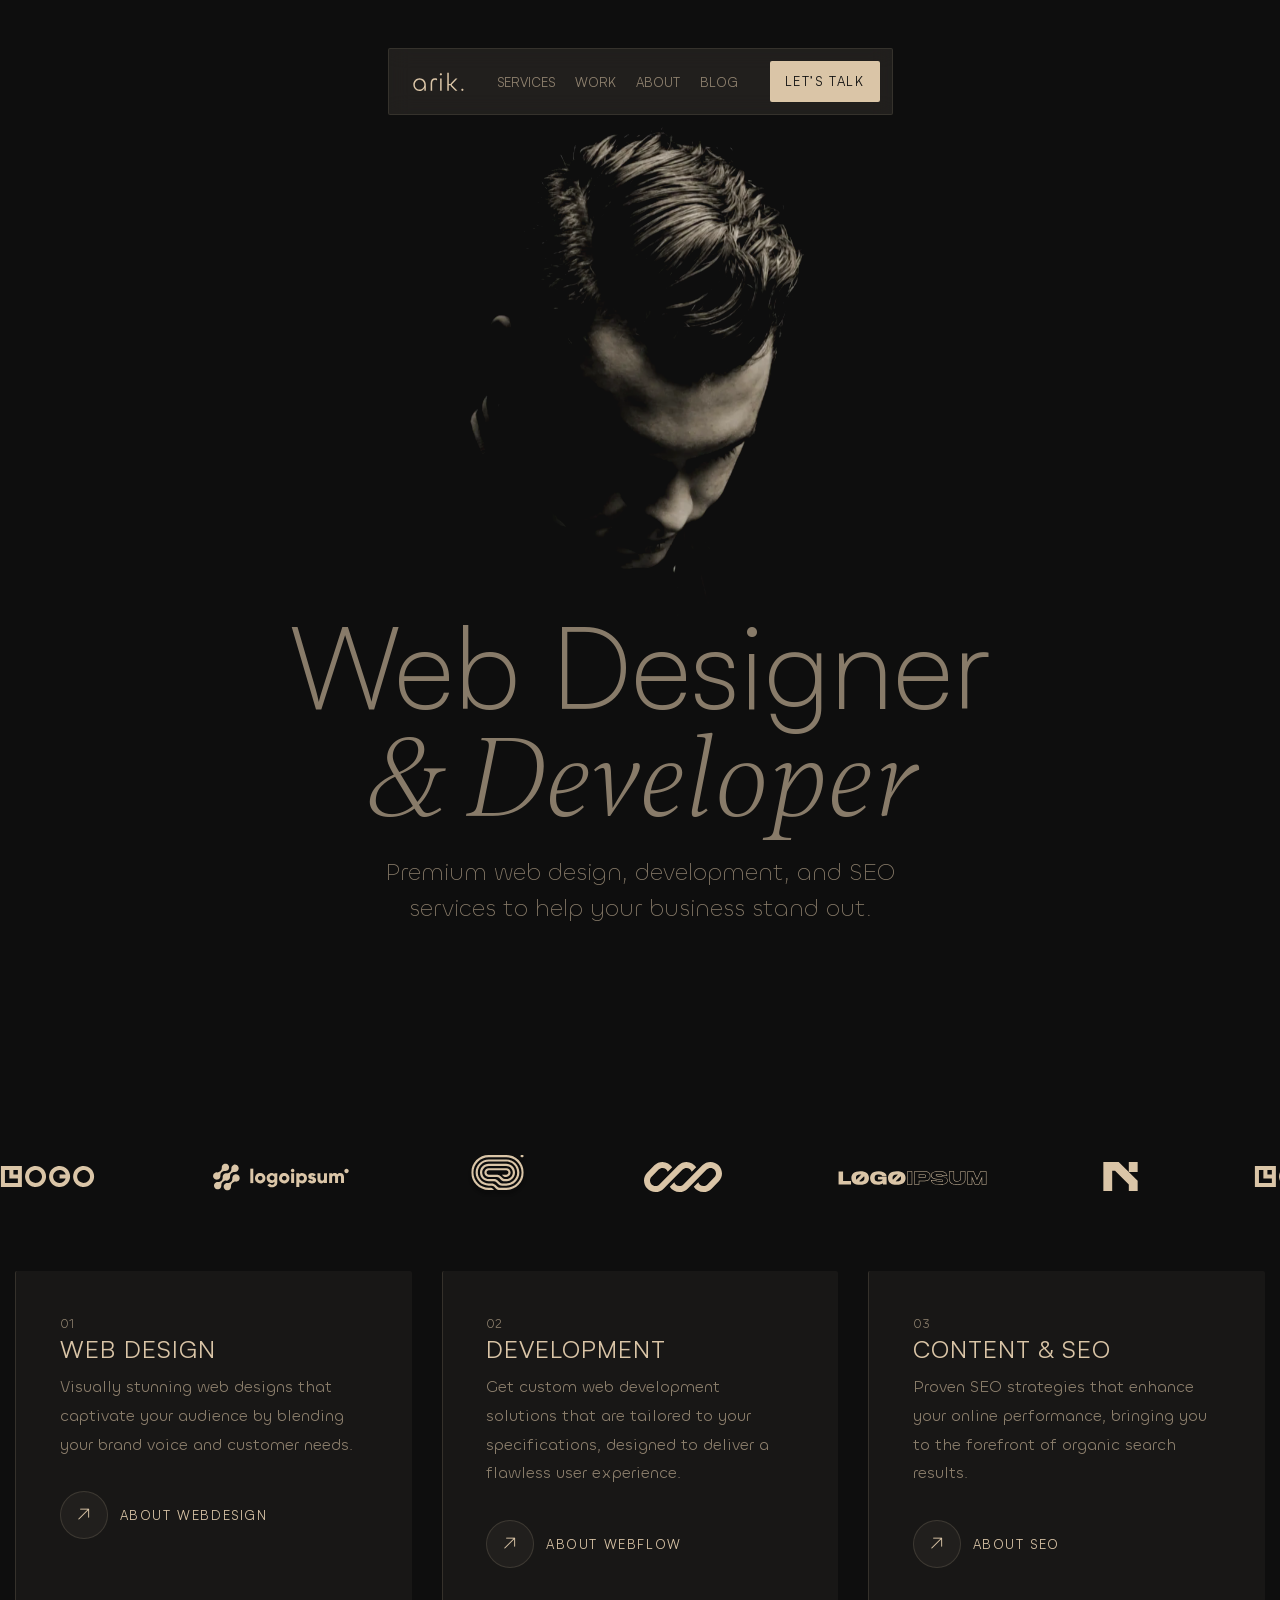
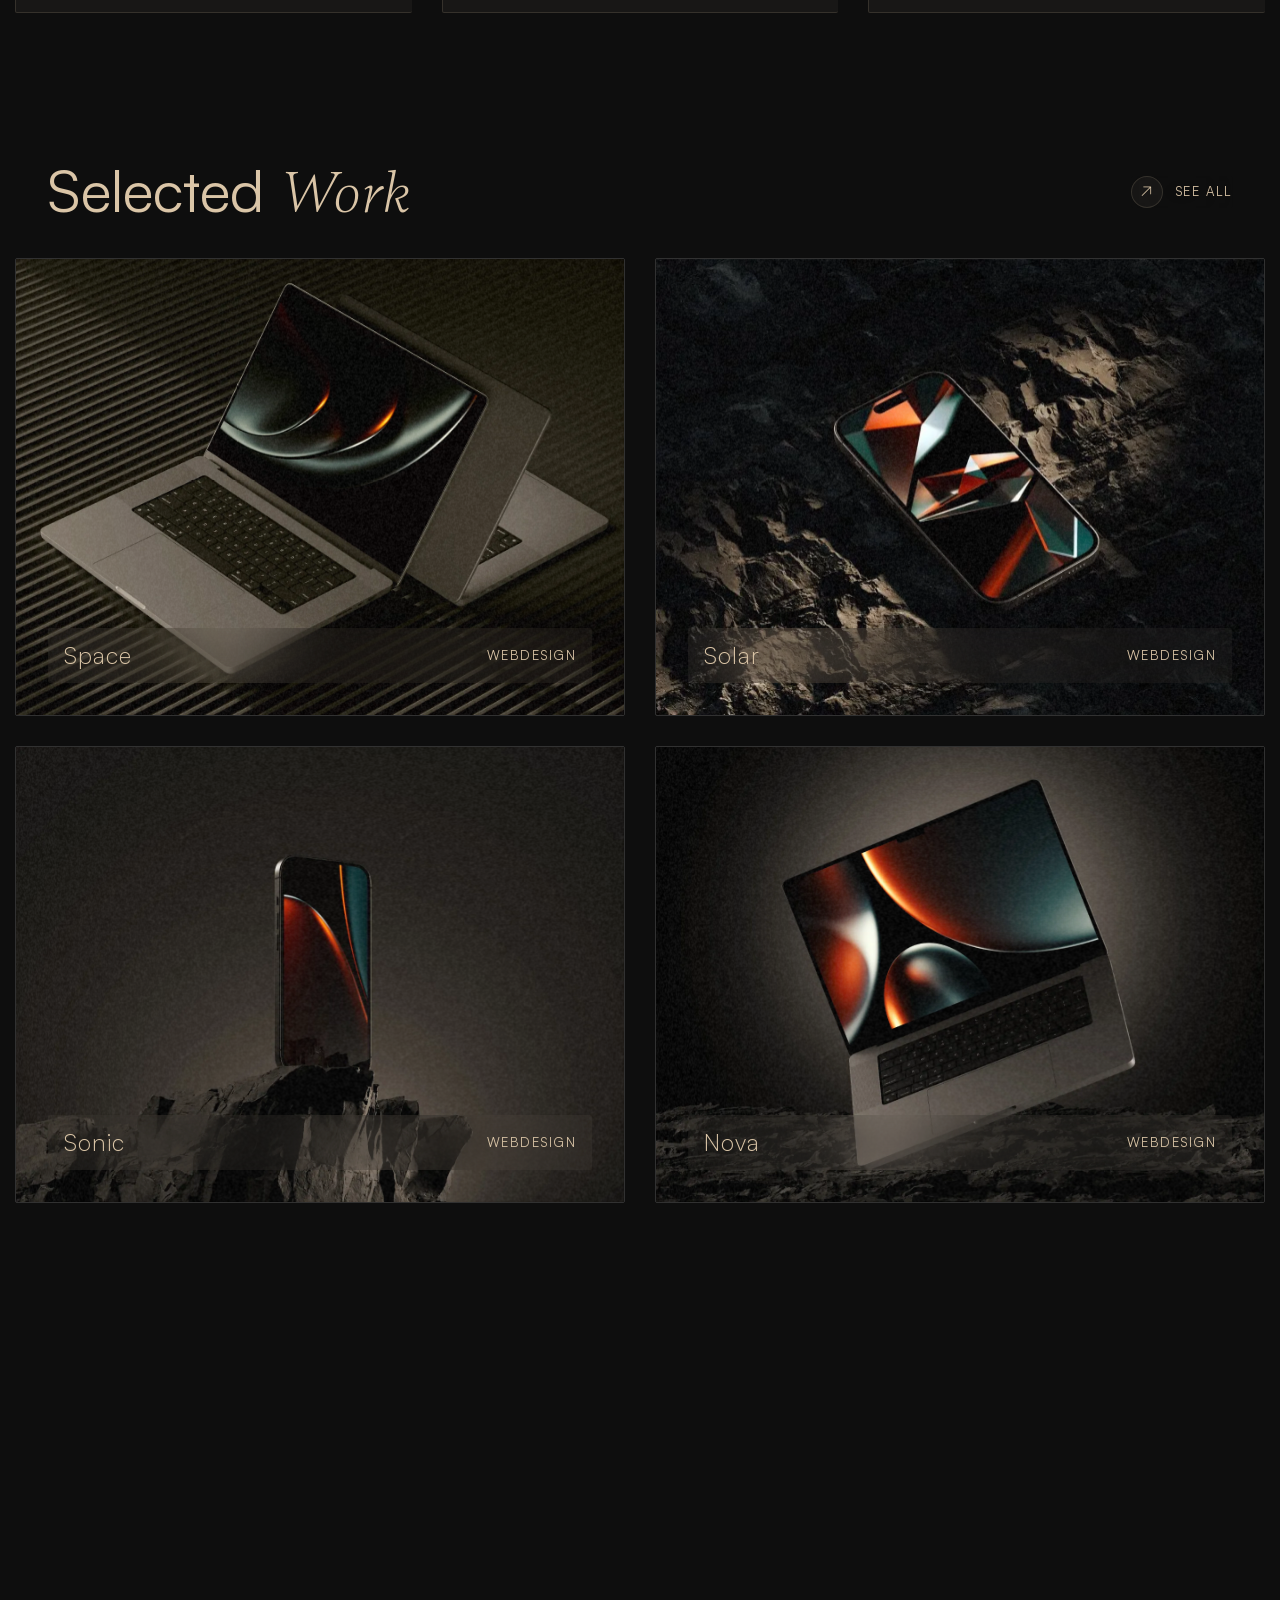
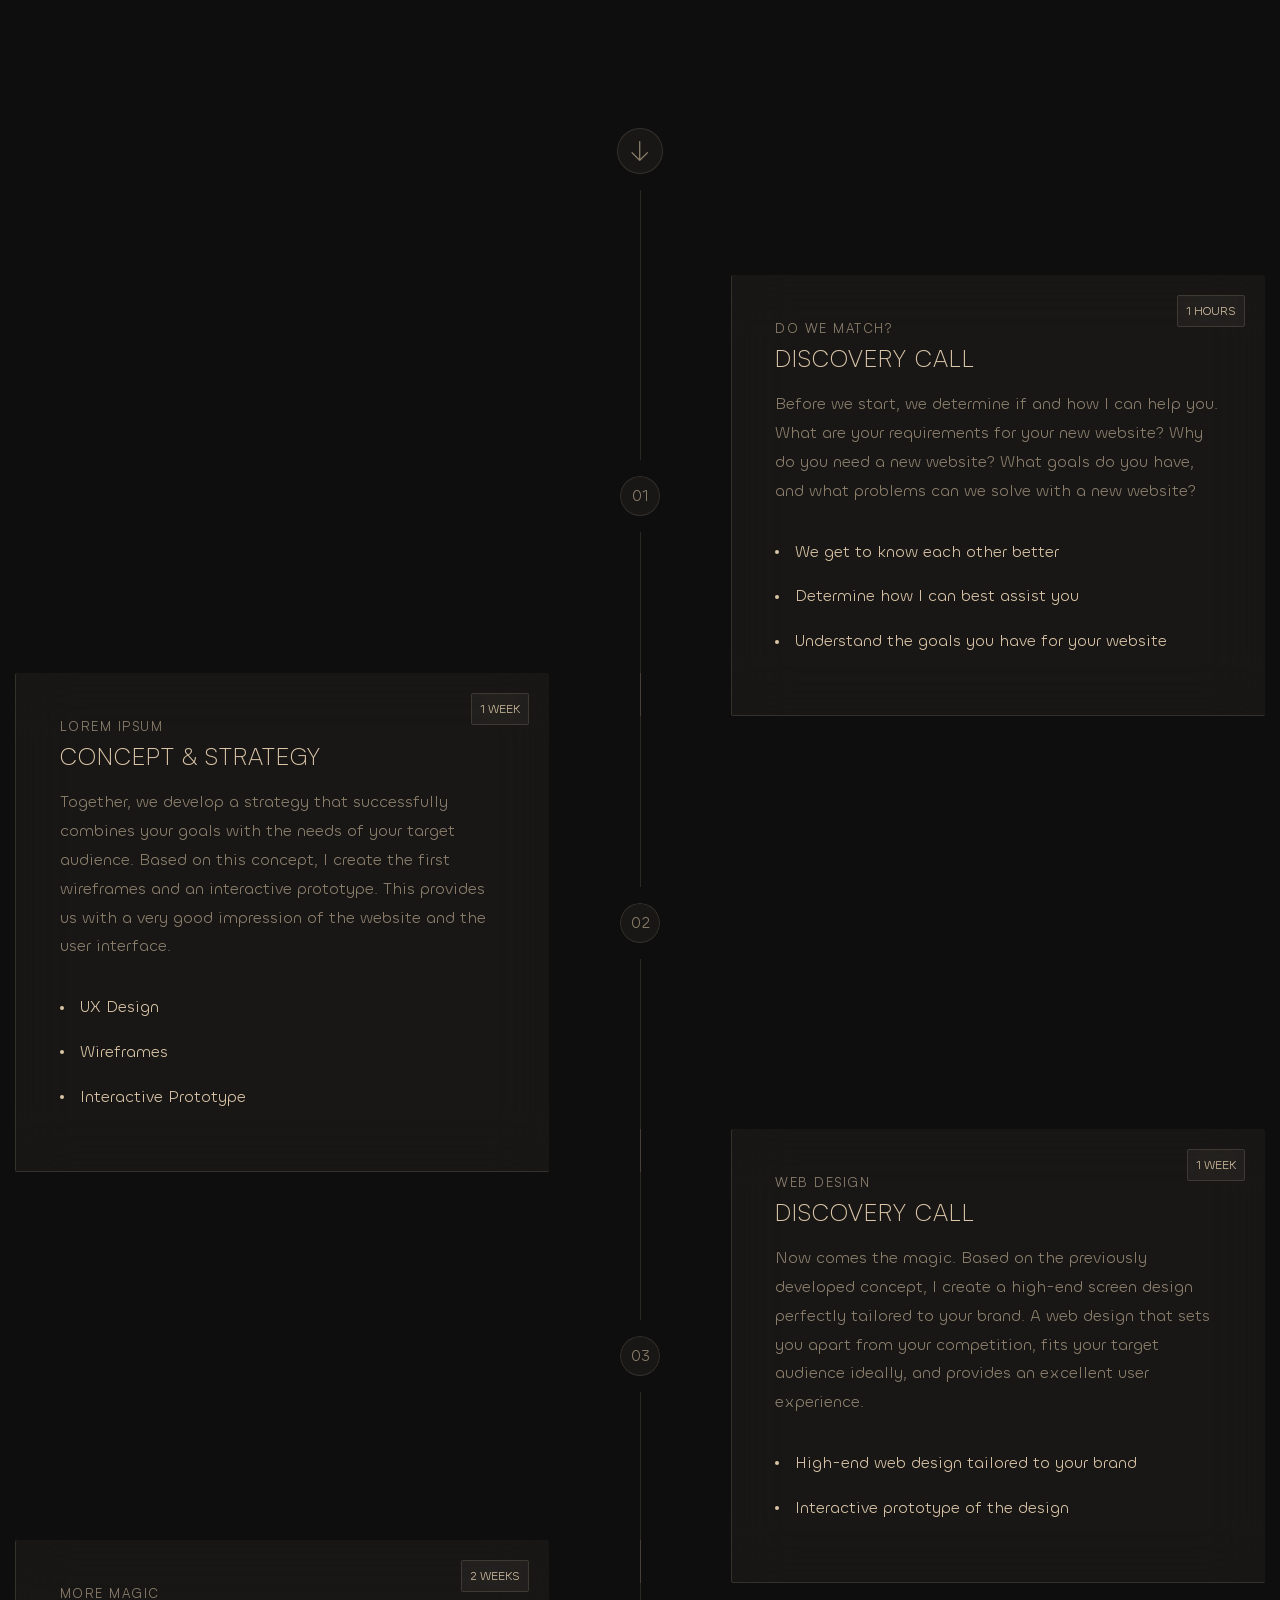
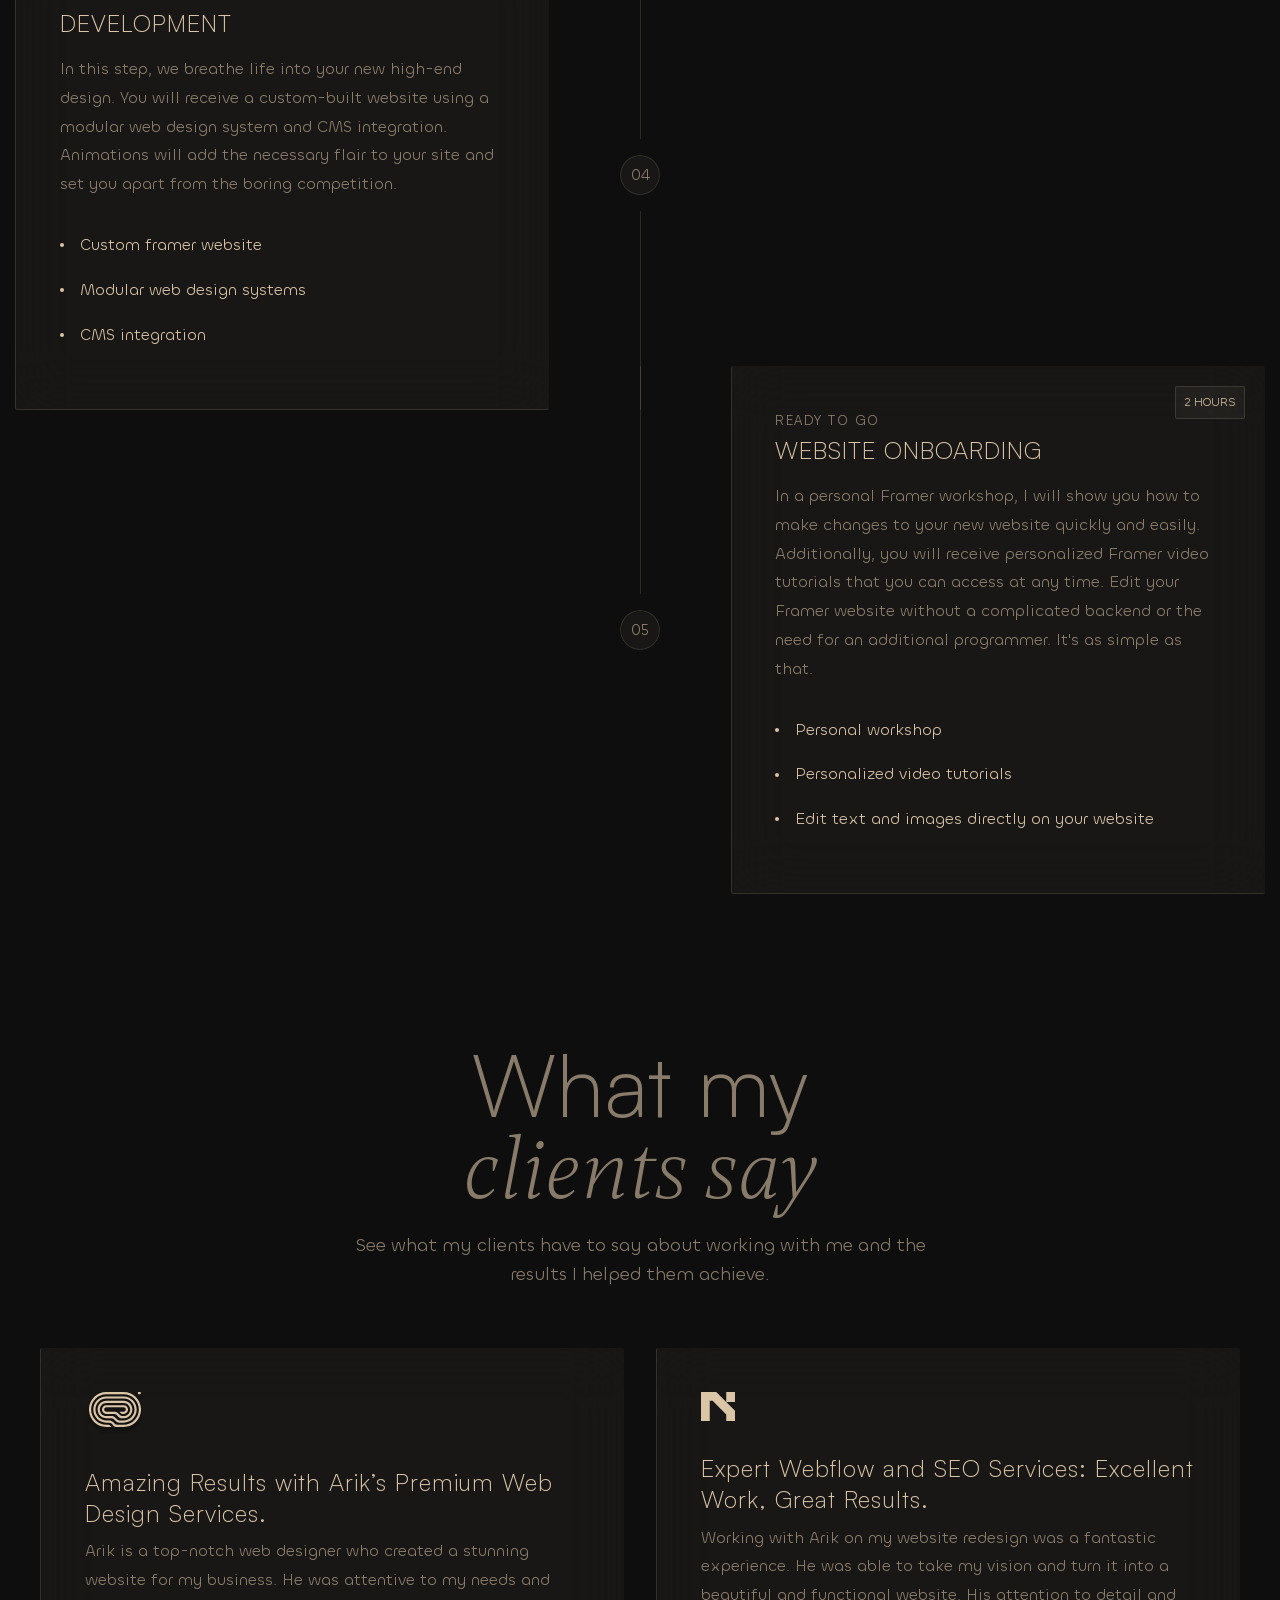
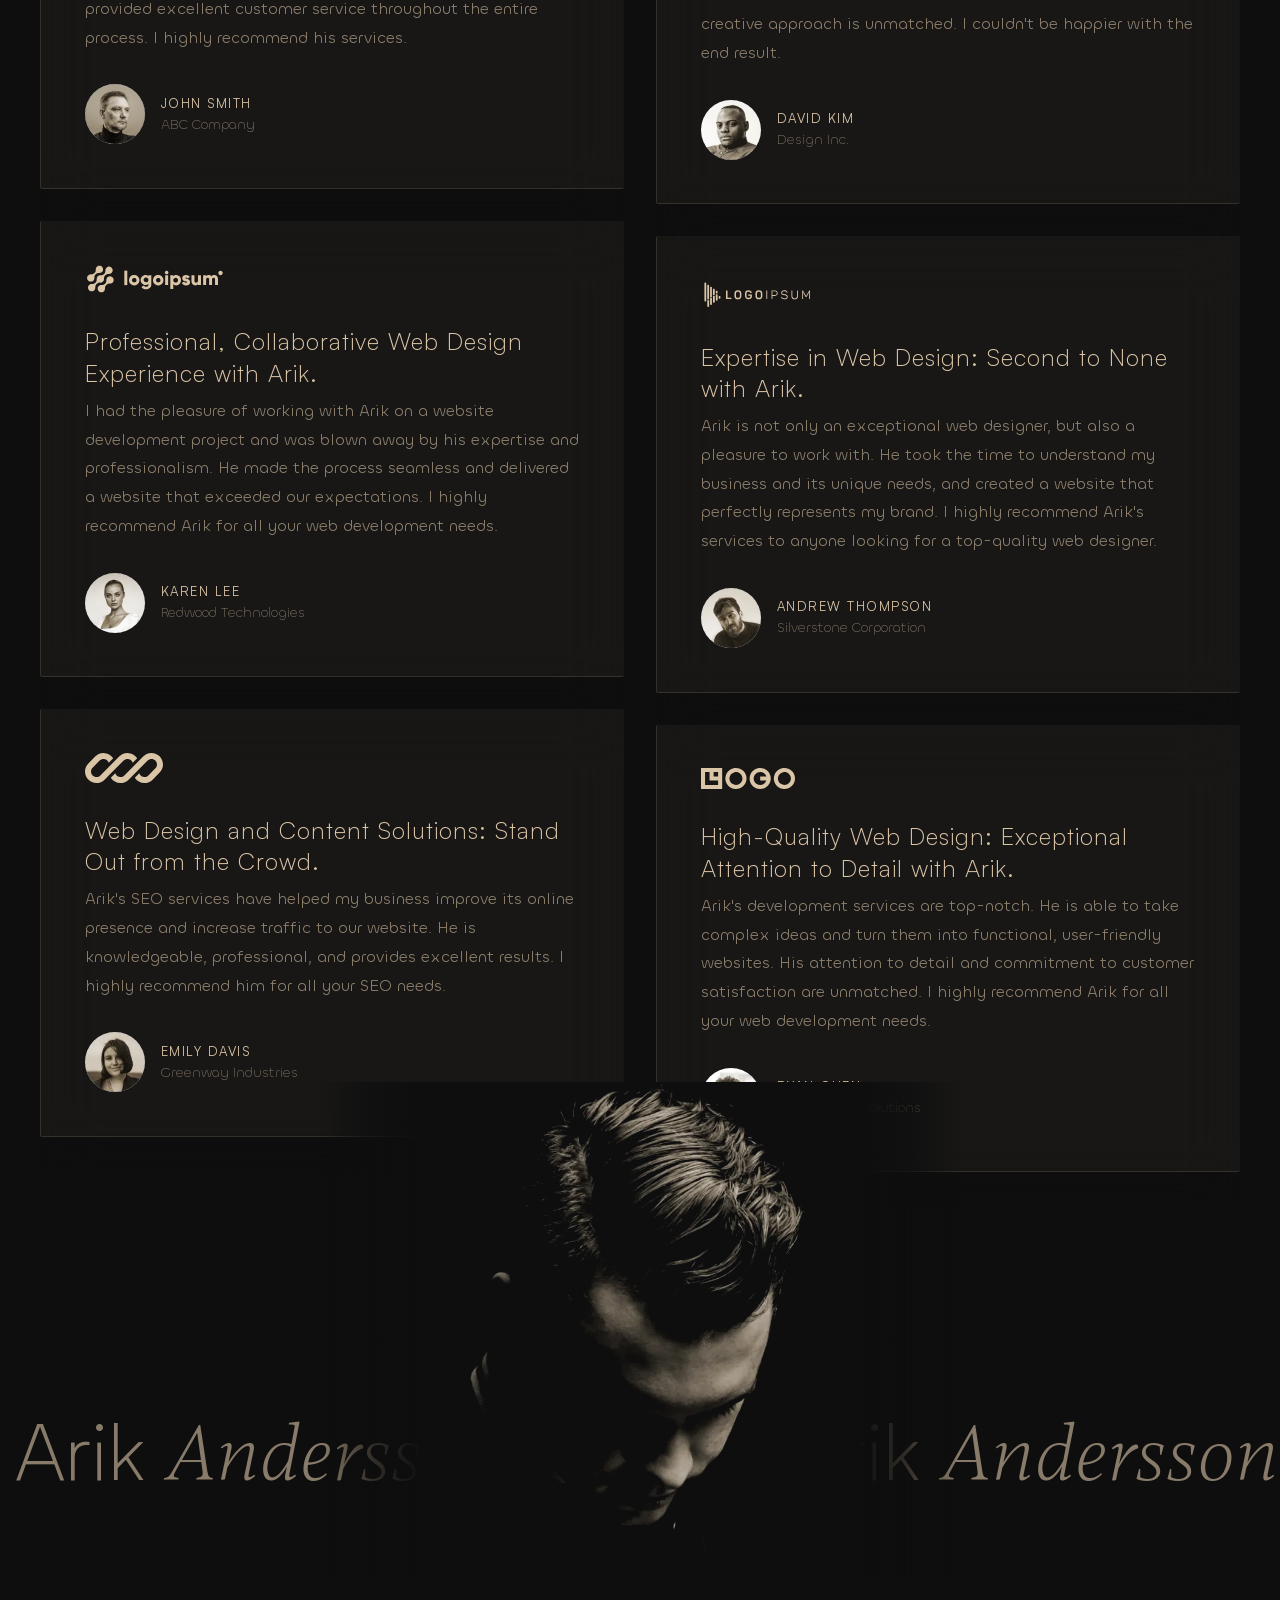
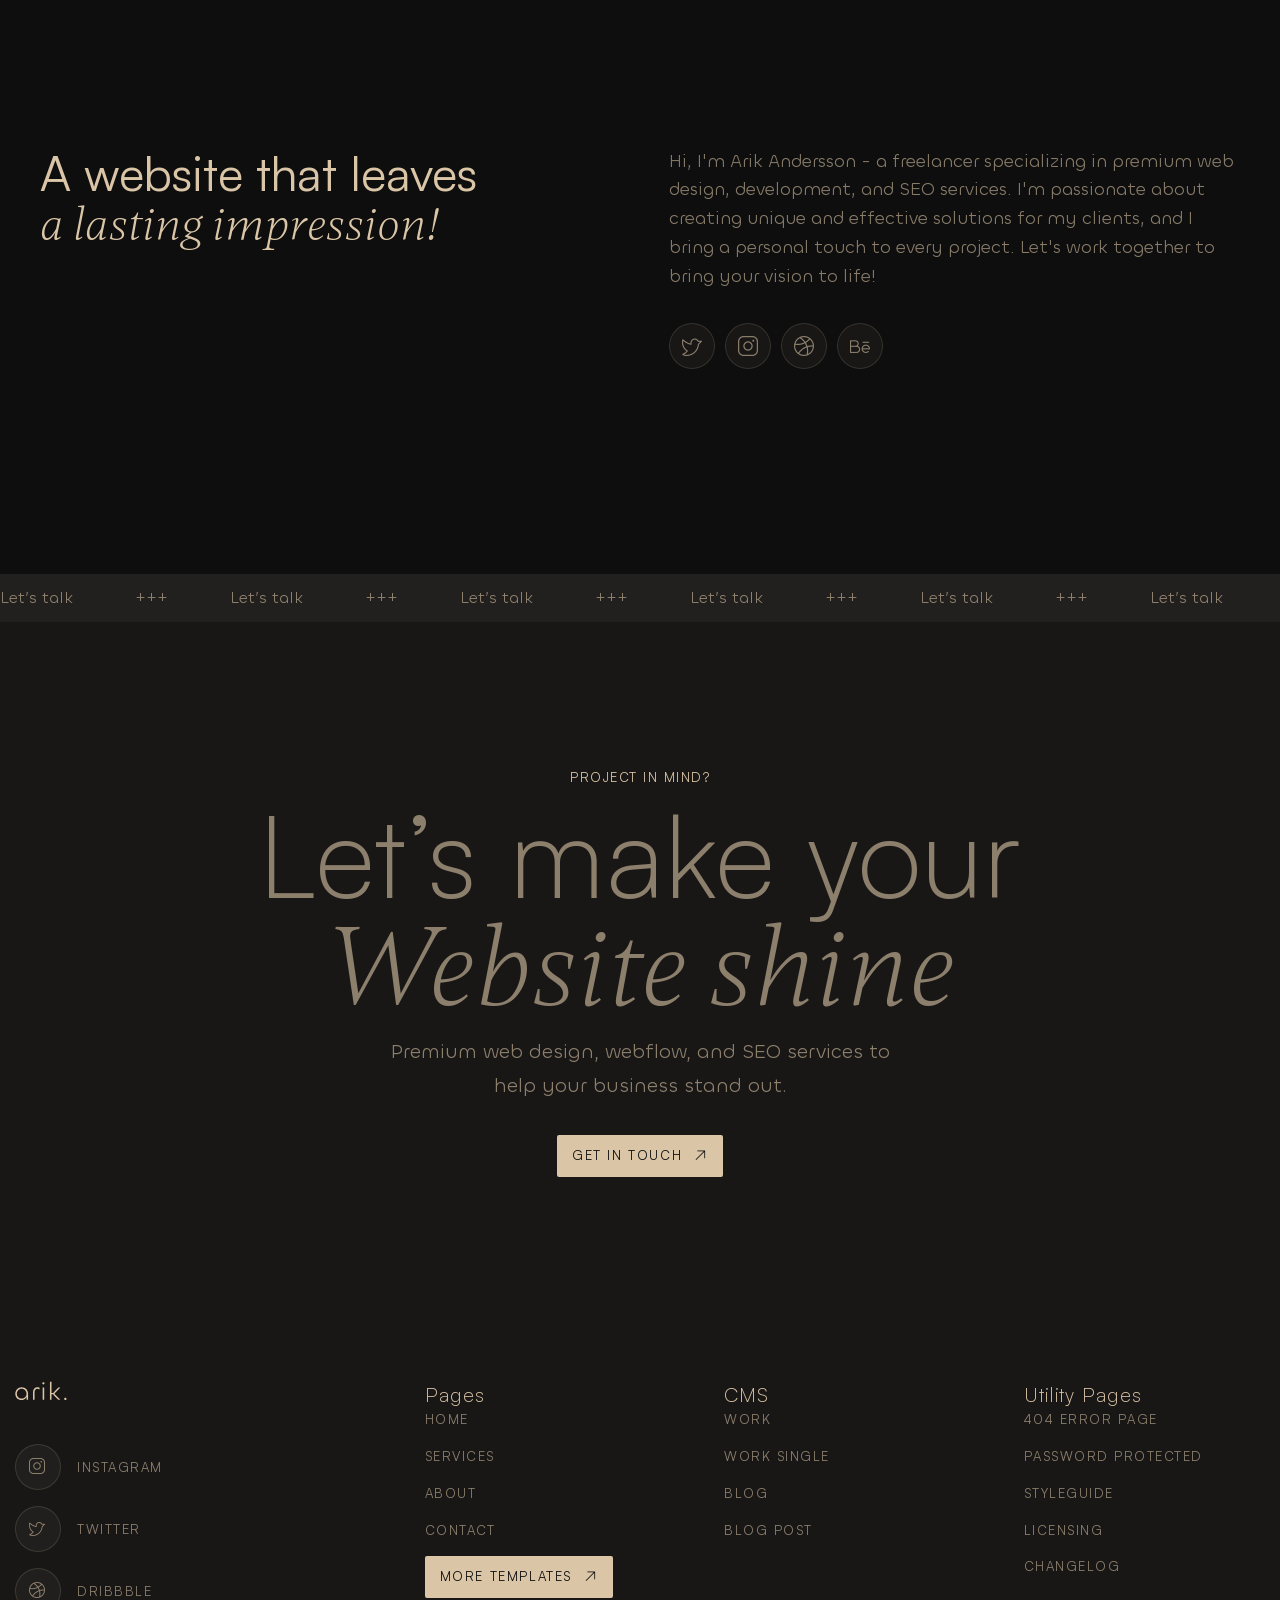
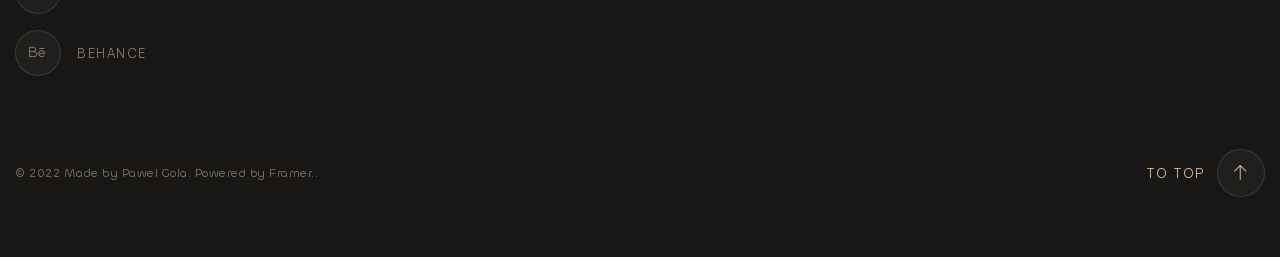
==== index.html @ 06b52d42 "Updates" ====
<!doctype html>
<html lang="en">
	<head>
		<meta charset="UTF-8">
		<meta name="viewport" content="width=device-width, initial-scale=1.0">
		<link rel="preload" href="./assets/fonts/Satoshi-Regular.woff2" as="font" type="font/woff2" crossorigin="anonymous">
		<link rel="preload" href="./assets/fonts/Satoshi-Light.woff2" as="font" type="font/woff2" crossorigin="anonymous">
		<link rel="preload" href="./assets/fonts/Gambetta-LightItalic.woff2" as="font" type="font/woff2" crossorigin="anonymous">
		<link rel="preload" href="./assets/fonts/Chillax-Regular.woff2" as="font" type="font/woff2" crossorigin="anonymous">
		<link rel="preload" href="./assets/fonts/Chillax-Light.woff2" as="font" type="font/woff2" crossorigin="anonymous">
		<link rel="shortcut icon" href="./assets/img/favicon.ico">
		<title>Home Page</title>
		<script type="module" crossorigin="" src="./js/index.min.js?v=1792783221148"></script>
		<link rel="modulepreload" crossorigin="" href="./js/common.min.js?v=1792783221148">
		<link rel="modulepreload" crossorigin="" href="./js/main.min.js?v=1792783221148">
		<link rel="modulepreload" crossorigin="" href="./js/blockhead.min.js?v=1792783221148">
		<link rel="stylesheet" crossorigin="" href="./css/main.min.css?v=1792783221148">
		<link rel="stylesheet" crossorigin="" href="./css/blockhead.min.css?v=1792783221148">
		<link rel="stylesheet" crossorigin="" href="./css/index.min.css?v=1792783221148">
		<link rel="stylesheet" crossorigin="" href="./css/noise.min.css?v=1792783221148">
		<link rel="stylesheet" crossorigin="" href="./css/cardstyle.min.css?v=1792783221148">
		<link rel="stylesheet" crossorigin="" href="./css/hovereffect.min.css?v=1792783221148">
		<link rel="stylesheet" crossorigin="" href="./css/cardworks.min.css?v=1792783221148">
		<link rel="stylesheet" crossorigin="" href="./css/blocktitle.min.css?v=1792783221148">
	</head>
	<body>
		<div class="wrapper">
			<header data-fls-header="" data-fls-header-scroll="" data-fls-header-scroll-show="1000" class="header">
				<div class="header__container">
					<div class="header__body">
						<div class="header__logo">
							<img src="./assets/img/logo.svg" alt="logo" class="header__img-logo">
						</div>
						<div class="header__menu menu">
							<nav class="menu__body">
								<ul class="menu__list">
									<li class="menu__item">
										<a href="services.html" class="menu__link">Services</a>
									</li>
									<li class="menu__item">
										<a href="work.html" class="menu__link">Work</a>
									</li>
									<li class="menu__item">
										<a href="about.html" class="menu__link">About</a>
									</li>
									<li class="menu__item">
										<a href="blog.html" class="menu__link">Blog</a>
									</li>
								</ul>
							</nav>
						</div>
						<!--
<fetch url="@components/layout/menu/menu.json">
<each loop='item in response'>
</each>
</fetch>
-->
						<a data-fls-button="" href="#" class="button button--light">Let’s talk</a>
						<button type="button" data-fls-menu="" class="icon-menu">
							<span></span>
						</button>
					</div>
				</div>
			</header>
			<main class="page page--index">
				<section class="page__hero hero">
					<div class="hero__container">
						<figure data-fls-parallax-parent="" class="hero__picture">
							<picture>
								<source media="(max-width: 600px)" srcset="./assets/img/arik-600.webp" type="image/webp">
								<img data-fls-parallax="" class="hero__image" alt="img" src="./assets/img/arik.webp">
							</picture>
						</figure>
						<div data-fls-blockhead="" class="hero__blockhead blockhead blockhead--gap-16 blockhead--width-1200">
							<h1 class="blockhead__title">
								Web Designer
								<span>& Developer</span>
							</h1>
							<div class="blockhead__text blockhead__text--size-24">
								<p>
									Premium web design, development, and SEO services to help your business stand out.
								</p>
							</div>
						</div>
					</div>
				</section>
				<section class="page__sponsors sponsors">
					<ul data-fls-marquee-pause="" data-fls-marquee="" data-fls-marquee-speed="100" class="sponsors__list">
						<li class="sponsors__item">
							<img src="./assets/img/sponsors/1.svg" alt="logo-1" class="sponsors__logo">
						</li>
						<li class="sponsors__item">
							<img src="./assets/img/sponsors/2.svg" alt="logo-2" class="sponsors__logo">
						</li>
						<li class="sponsors__item">
							<img src="./assets/img/sponsors/3.svg" alt="logo-3" class="sponsors__logo">
						</li>
						<li class="sponsors__item">
							<img src="./assets/img/sponsors/4.svg" alt="logo-4" class="sponsors__logo">
						</li>
						<li class="sponsors__item">
							<img src="./assets/img/sponsors/5.svg" alt="logo-5" class="sponsors__logo">
						</li>
						<li class="sponsors__item">
							<img src="./assets/img/sponsors/6.svg" alt="logo-6" class="sponsors__logo">
						</li>
					</ul>
				</section>
				<section class="page__services services">
					<div class="services__container">
						<div data-fls-watcher="" data-fls-watcher-once="" class="services__cards">
							<article data-fls-watcher="" data-fls-watcher-once="" data-fls-cardservices="" data-fls-cardstyle="" class="cardservices">
								<h3 class="cardservices__title">Web design</h3>
								<div class="cardservices__text">
									<p>
										Visually stunning web designs that captivate your audience by blending your brand voice and customer needs.
									</p>
								</div>
								<a data-fls-button="" href="#" class="button button--text button--text-big button--icon-arrow button--arrow-ru">About Webdesign</a>
							</article>
							<article data-fls-watcher="" data-fls-watcher-once="" data-fls-cardservices="" data-fls-cardstyle="" class="cardservices">
								<h3 class="cardservices__title">Development</h3>
								<div class="cardservices__text">
									<p>
										Get custom web development solutions that are tailored to your specifications, designed to deliver a flawless user experience.
									</p>
								</div>
								<a data-fls-button="" href="#" class="button button--text button--text-big button--icon-arrow button--arrow-ru">About Webflow</a>
							</article>
							<article data-fls-watcher="" data-fls-watcher-once="" data-fls-cardservices="" data-fls-cardstyle="" class="cardservices">
								<h3 class="cardservices__title">Content &amp; Seo</h3>
								<div class="cardservices__text">
									<p>
										Proven SEO strategies that enhance your online performance, bringing you to the forefront of organic search results.
									</p>
								</div>
								<a data-fls-button="" href="#" class="button button--text button--text-big button--icon-arrow button--arrow-ru">About SEO</a>
							</article>
						</div>
					</div>
				</section>
				<section class="page__selected-work selected-work">
					<div class="selected-work__container">
						<div data-fls-watcher="" data-fls-watcher-once="" data-fls-blocktitle="" class="selected-work__blocktitle blocktitle">
							<h2 class="blocktitle__title">
								Selected
								<span>Work</span>
							</h2>
							<a data-fls-button="" href="#" class="button button--text button--icon-arrow button--arrow-ru">See
                    all</a>
						</div>
						<div data-fls-watcher="" data-fls-watcher-once="" class="selected-work__box">
							<article data-fls-hovereffect="" data-fls-watcher="" data-fls-watcher-once="" data-fls-cardworks="" class="cardworks">
								<a data-fls-noise="" href="#" class="cardworks__link">
									<picture>
										<source media="(max-width: 600px)" srcset="./assets/img/selectedworks/1-600.webp" type="image/webp">
										<source media="(max-width: 1200px)" srcset="./assets/img/selectedworks/1-1200.webp" type="image/webp">
										<img class="cardworks__image" alt="Image" src="./assets/img/selectedworks/1.webp">
									</picture>
								</a>
								<div class="cardworks__inner">
									<h4 class="cardworks__title">
										<a href="#" class="cardworks__title-link">Space</a>
									</h4>
									<a href="NaN" class="cardworks__category-link">Webdesign</a>
								</div>
							</article>
							<article data-fls-hovereffect="" data-fls-watcher="" data-fls-watcher-once="" data-fls-cardworks="" class="cardworks">
								<a data-fls-noise="" href="#" class="cardworks__link">
									<picture>
										<source media="(max-width: 600px)" srcset="./assets/img/selectedworks/2-600.webp" type="image/webp">
										<img class="cardworks__image" alt="Image" src="./assets/img/selectedworks/2.webp">
									</picture>
								</a>
								<div class="cardworks__inner">
									<h4 class="cardworks__title">
										<a href="#" class="cardworks__title-link">Solar</a>
									</h4>
									<a href="NaN" class="cardworks__category-link">Webdesign</a>
								</div>
							</article>
							<article data-fls-hovereffect="" data-fls-watcher="" data-fls-watcher-once="" data-fls-cardworks="" class="cardworks">
								<a data-fls-noise="" href="#" class="cardworks__link">
									<picture>
										<source media="(max-width: 600px)" srcset="./assets/img/selectedworks/3-600.webp" type="image/webp">
										<source media="(max-width: 1200px)" srcset="./assets/img/selectedworks/3-1200.webp" type="image/webp">
										<img class="cardworks__image" alt="Image" src="./assets/img/selectedworks/3.webp">
									</picture>
								</a>
								<div class="cardworks__inner">
									<h4 class="cardworks__title">
										<a href="#" class="cardworks__title-link">Sonic</a>
									</h4>
									<a href="NaN" class="cardworks__category-link">Webdesign</a>
								</div>
							</article>
							<article data-fls-hovereffect="" data-fls-watcher="" data-fls-watcher-once="" data-fls-cardworks="" class="cardworks">
								<a data-fls-noise="" href="#" class="cardworks__link">
									<picture>
										<source media="(max-width: 600px)" srcset="./assets/img/selectedworks/4-600.webp" type="image/webp">
										<source media="(max-width: 1200px)" srcset="./assets/img/selectedworks/4-1200.webp" type="image/webp">
										<img class="cardworks__image" alt="Image" src="./assets/img/selectedworks/4.webp">
									</picture>
								</a>
								<div class="cardworks__inner">
									<h4 class="cardworks__title">
										<a href="#" class="cardworks__title-link">Nova</a>
									</h4>
									<a href="NaN" class="cardworks__category-link">Webdesign</a>
								</div>
							</article>
						</div>
					</div>
				</section>
				<section class="page__process process">
					<div class="process__container">
						<div data-fls-watcher="" data-fls-watcher-once="" data-fls-blockhead="" class="process__blockhead blockhead">
							<span data-fls-watcher="" class="blockhead__label">THe PRocess</span>
							<h2 class="blockhead__title">
								Your Website
								<span>in 5 steps</span>
							</h2>
							<div class="blockhead__text blockhead__text--width-500">
								<p>Our process ensures that we create a website tailored to your business needs.</p>
							</div>
						</div>
						<div class="process__skills skills">
							<div class="skills__head"></div>
							<div class="skills__box">
								<article data-fls-watcher="" data-fls-watcher-once="" data-fls-skill="" class="skills__skill skill">
									<div data-fls-watcher="" data-fls-watcher-once="" data-fls-cardstyle="" class="skill__inner">
										<span class="skill__label">1 Hours</span>
										<div class="skill__subtitle">Do we Match?</div>
										<h3 class="skill__title">Discovery Call</h3>
										<div class="skill__text">
											<p>
												Before we start, we determine if and how I can help you. What are your requirements
                                    for
                                    your
                                    new website? Why do you need a new website? What goals do you have, and what
                                    problems
                                    can we
                                    solve with a new website?
											</p>
										</div>
										<ul class="skill__list">
											<li class="skill__item">We get to know each other better</li>
											<li class="skill__item">Determine how I can best assist you</li>
											<li class="skill__item">Understand the goals you have for your website</li>
										</ul>
									</div>
								</article>
								<article data-fls-watcher="" data-fls-watcher-once="" data-fls-skill="" class="skills__skill skill">
									<div data-fls-watcher="" data-fls-watcher-once="" data-fls-cardstyle="" class="skill__inner">
										<span class="skill__label">1 Week</span>
										<div class="skill__subtitle">lorem ipsum</div>
										<h3 class="skill__title">Concept & STrategy</h3>
										<div class="skill__text">
											<p>
												Together, we develop a strategy that successfully combines your goals with the needs
                                    of your target audience. Based on this concept, I create the first wireframes and an
                                    interactive prototype. This provides us with a very good impression of the website
                                    and the user interface.
											</p>
										</div>
										<ul class="skill__list">
											<li class="skill__item">UX Design</li>
											<li class="skill__item">Wireframes</li>
											<li class="skill__item">Interactive Prototype</li>
										</ul>
									</div>
								</article>
								<article data-fls-watcher="" data-fls-watcher-once="" data-fls-skill="" class="skills__skill skill">
									<div data-fls-watcher="" data-fls-watcher-once="" data-fls-cardstyle="" class="skill__inner">
										<span class="skill__label">1 Week</span>
										<div class="skill__subtitle">web Design</div>
										<h3 class="skill__title">Discovery Call</h3>
										<div class="skill__text">
											<p>
												Now comes the magic. Based on the previously developed concept, I create a high-end
                                    screen design perfectly tailored to your brand. A web design that sets you apart
                                    from your competition, fits your target audience ideally, and provides an excellent
                                    user experience.
											</p>
										</div>
										<ul class="skill__list">
											<li class="skill__item">High-end web design tailored to your brand</li>
											<li class="skill__item">Interactive prototype of the design</li>
										</ul>
									</div>
								</article>
								<article data-fls-watcher="" data-fls-watcher-once="" data-fls-skill="" class="skills__skill skill">
									<div data-fls-watcher="" data-fls-watcher-once="" data-fls-cardstyle="" class="skill__inner">
										<span class="skill__label">2 Weeks</span>
										<div class="skill__subtitle">More Magic</div>
										<h3 class="skill__title">Development</h3>
										<div class="skill__text">
											<p>
												In this step, we breathe life into your new high-end design. You will receive a
                                    custom-built website using a modular web design system and CMS integration.
                                    Animations will add the necessary flair to your site and set you apart from the
                                    boring competition.
											</p>
										</div>
										<ul class="skill__list">
											<li class="skill__item">Custom framer website</li>
											<li class="skill__item">Modular web design systems</li>
											<li class="skill__item">CMS integration</li>
										</ul>
									</div>
								</article>
								<article data-fls-watcher="" data-fls-watcher-once="" data-fls-skill="" class="skills__skill skill">
									<div data-fls-watcher="" data-fls-watcher-once="" data-fls-cardstyle="" class="skill__inner">
										<span class="skill__label">2 hours</span>
										<div class="skill__subtitle">ready to go</div>
										<h3 class="skill__title">WEbsite onboarding</h3>
										<div class="skill__text">
											<p>
												In a personal Framer workshop, I will show you how to make changes to your new
                                    website quickly and easily. Additionally, you will receive personalized Framer video
                                    tutorials that you can access at any time. Edit your Framer website without a
                                    complicated backend or the need for an additional programmer. It's as simple as
                                    that.
											</p>
										</div>
										<ul class="skill__list">
											<li class="skill__item">Personal workshop</li>
											<li class="skill__item">Personalized video tutorials</li>
											<li class="skill__item">Edit text and images directly on your website</li>
										</ul>
									</div>
								</article>
							</div>
						</div>
					</div>
				</section>
				<section class="page__clients clients">
					<div class="clients__container">
						<div data-fls-watcher="" data-fls-watcher-once="" data-fls-blockhead="" class="clients__head blockhead blockhead--gap-16">
							<h2 class="blockhead__title blockhead__title--size-96">
								What my
								<span>clients say</span>
							</h2>
							<div class="blockhead__text blockhead__text--size-18">
								<p>
									See what my clients have to say about working with me and the results I helped them achieve.
								</p>
							</div>
						</div>
						<div data-fls-masonry="" class="clients__body">
							<div class="clients__grid"></div>
							<article data-fls-watcher="" data-fls-watcher-once="" data-fls-masonry-item="" class="clients__card card-client">
								<a data-fls-cardstyle="" href="#" target="_blank" class="card-client__link">
									<img src="./assets/img/sponsors/3.svg" alt="some company" class="card-client__img-company">
									<h3 class="card-client__title">Amazing Results with Arik’s Premium Web Design Services.</h3>
									<div class="card-client__text">
										<p>
											Arik is a top-notch web designer who created a stunning website for my business. He was
                                attentive to my needs and provided excellent customer service throughout the entire
                                process. I highly recommend his services.
										</p>
									</div>
									<div class="card-client__inner">
										<picture>
											<img alt="some author" class="card-client__img-author" src="./assets/img/authors/1.webp">
										</picture>
										<div class="card-client__box">
											<div class="card-client__author">John Smith</div>
											<div class="card-client__company">ABC Company</div>
										</div>
									</div>
								</a>
							</article>
							<article data-fls-watcher="" data-fls-watcher-once="" data-fls-masonry-item="" class="clients__card card-client">
								<a data-fls-cardstyle="" href="#" target="_blank" class="card-client__link">
									<div class="card-client__img-company">
										<img src="./assets/img/sponsors/6.svg" alt="some company">
									</div>
									<h3 class="card-client__title">Expert Webflow and SEO Services: Excellent Work, Great Results.</h3>
									<div class="card-client__text">
										<p>
											Working with Arik on my website redesign was a fantastic experience. He was able to take
                                my vision and turn it into a beautiful and functional website. His attention to detail
                                and creative approach is unmatched. I couldn't be happier with the end result.
										</p>
									</div>
									<div class="card-client__inner">
										<picture>
											<img alt="some author" class="card-client__img-author" src="./assets/img/authors/2.webp">
										</picture>
										<div class="card-client__box">
											<div class="card-client__author">David Kim</div>
											<div class="card-client__company">Design Inc.</div>
										</div>
									</div>
								</a>
							</article>
							<article data-fls-watcher="" data-fls-watcher-once="" data-fls-masonry-item="" class="clients__card card-client">
								<a data-fls-cardstyle="" href="#" target="_blank" class="card-client__link">
									<div class="card-client__img-company">
										<img src="./assets/img/sponsors/2.svg" alt="some company">
									</div>
									<h3 class="card-client__title">Professional, Collaborative Web Design Experience with Arik.</h3>
									<div class="card-client__text">
										<p>
											I had the pleasure of working with Arik on a website development project and was blown
                                away by his expertise and professionalism. He made the process seamless and delivered a
                                website that exceeded our expectations. I highly recommend Arik for all your web
                                development needs.
										</p>
									</div>
									<div class="card-client__inner">
										<picture>
											<img alt="some author" class="card-client__img-author" src="./assets/img/authors/3.webp">
										</picture>
										<div class="card-client__box">
											<div class="card-client__author">Karen Lee</div>
											<div class="card-client__company">Redwood Technologies</div>
										</div>
									</div>
								</a>
							</article>
							<article data-fls-watcher="" data-fls-watcher-once="" data-fls-masonry-item="" class="clients__card card-client">
								<a data-fls-cardstyle="" href="#" target="_blank" class="card-client__link">
									<div class="card-client__img-company">
										<img src="./assets/img/sponsors/7.svg" alt="some company">
									</div>
									<h3 class="card-client__title">Expertise in Web Design: Second to None with Arik.</h3>
									<div class="card-client__text">
										<p>
											Arik is not only an exceptional web designer, but also a pleasure to work with. He took
                                the time to understand my business and its unique needs, and created a website that
                                perfectly represents my brand. I highly recommend Arik's services to anyone looking for
                                a top-quality web designer.
										</p>
									</div>
									<div class="card-client__inner">
										<picture>
											<img alt="some author" class="card-client__img-author" src="./assets/img/authors/4.webp">
										</picture>
										<div class="card-client__box">
											<div class="card-client__author">Andrew Thompson</div>
											<div class="card-client__company">Silverstone Corporation</div>
										</div>
									</div>
								</a>
							</article>
							<article data-fls-watcher="" data-fls-watcher-once="" data-fls-masonry-item="" class="clients__card card-client">
								<a data-fls-cardstyle="" href="#" target="_blank" class="card-client__link">
									<div class="card-client__img-company">
										<img src="./assets/img/sponsors/4.svg" alt="some company">
									</div>
									<h3 class="card-client__title">Web Design and Content Solutions: Stand Out from the Crowd.</h3>
									<div class="card-client__text">
										<p>
											Arik's SEO services have helped my business improve its online presence and increase
                                traffic to our website. He is knowledgeable, professional, and provides excellent
                                results. I highly recommend him for all your SEO needs.
										</p>
									</div>
									<div class="card-client__inner">
										<picture>
											<img alt="some author" class="card-client__img-author" src="./assets/img/authors/5.webp">
										</picture>
										<div class="card-client__box">
											<div class="card-client__author">Emily Davis</div>
											<div class="card-client__company">Greenway Industries</div>
										</div>
									</div>
								</a>
							</article>
							<article data-fls-watcher="" data-fls-watcher-once="" data-fls-masonry-item="" class="clients__card card-client">
								<a data-fls-cardstyle="" href="#" target="_blank" class="card-client__link">
									<div class="card-client__img-company">
										<img src="./assets/img/sponsors/1.svg" alt="some company">
									</div>
									<h3 class="card-client__title">
										High-Quality Web Design: Exceptional Attention to Detail with
                            Arik.
									</h3>
									<div class="card-client__text">
										<p>
											Arik's development services are top-notch. He is able to take complex ideas and turn them
                                into functional, user-friendly websites. His attention to detail and commitment to
                                customer satisfaction are unmatched. I highly recommend Arik for all your web
                                development needs.
										</p>
									</div>
									<div class="card-client__inner">
										<picture>
											<img alt="some author" class="card-client__img-author" src="./assets/img/authors/6.webp">
										</picture>
										<div class="card-client__box">
											<div class="card-client__author">Ryan Chen</div>
											<div class="card-client__company">Golden Gate Solutions</div>
										</div>
									</div>
								</a>
							</article>
						</div>
					</div>
				</section>
				<section class="page__info info">
					<div class="info__container">
						<div data-fls-parallax-parent="" class="info__head">
							<div data-fls-parallax="" class="info__picture">
								<picture>
									<source media="(max-width: 600px)" srcset="./assets/img/arik-600.webp" type="image/webp">
									<img alt="arik photo" class="info__image" src="./assets/img/arik.webp">
								</picture>
							</div>
							<div data-fls-marquee="" data-fls-marquee-speed="200" class="info__text-run">
								<div class="info__item-text-run">
									Arik
									<span>Andersson</span>
								</div>
								<div class="info__item-text-run">
									Arik
									<span>Andersson</span>
								</div>
							</div>
						</div>
						<div class="info__body">
							<h3 data-fls-watcher="" data-fls-watcher-once="" class="info__title">
								A website that leaves
								<span>a lasting
                        impression!</span>
							</h3>
							<div data-fls-watcher="" data-fls-watcher-once="" class="info__inner">
								<div class="info__text">
									<p>
										Hi, I'm Arik Andersson - a freelancer specializing in premium web design, development, and
                            SEO services. I'm passionate about creating unique and effective solutions for my clients,
                            and I bring a personal touch to every project. Let's work together to bring your vision to
                            life!
									</p>
								</div>
								<ul data-fls-watcher="" data-fls-watcher-once="" data-fls-social="" class="social">
									<li data-fls-watcher="" data-fls-watcher-once="" class="social__item social__item--anim">
										<a href="#" class="social__link social__link--icon-twitter"></a>
									</li>
									<li data-fls-watcher="" data-fls-watcher-once="" class="social__item social__item--anim">
										<a href="#" class="social__link social__link--icon-instagram"></a>
									</li>
									<li data-fls-watcher="" data-fls-watcher-once="" class="social__item social__item--anim">
										<a href="#" class="social__link social__link--icon-dribbble"></a>
									</li>
									<li data-fls-watcher="" data-fls-watcher-once="" class="social__item social__item--anim">
										<a href="#" class="social__link social__link--icon-behance"></a>
									</li>
								</ul>
							</div>
						</div>
					</div>
				</section>
			</main>
			<aside data-fls-letstalk="" class="letstalk">
				<div data-fls-marquee="" data-fls-marquee-speed="100" class="letstalk__row row-letstalk">
					<div class="row-letstalk__item">Let’s talk</div>
					<div class="row-letstalk__item">+++</div>
				</div>
				<div class="letstalk__container">
					<div data-fls-watcher="" data-fls-watcher-once="" data-fls-blockhead="" class="letstalk__blockhead blockhead">
						<span class="blockhead__label">Project in mind?</span>
						<h2 class="blockhead__title">
							Let’s make your
							<span>Website shine</span>
						</h2>
						<div class="blockhead__text blockhead__text--width-500">
							<p>Premium web design, webflow, and SEO services to help your business stand out.</p>
						</div>
						<a data-fls-button="" href="#" class="letstalk__button button button--light button--icon button--icon-arrow button--arrow-ru">Get in
				touch</a>
					</div>
				</div>
			</aside>
			<footer data-fls-footer="" class="footer">
				<div class="footer__container">
					<div class="footer__body">
						<div class="footer__column">
							<a data-fls-scrollto=".page__hero" href="#" class="footer__logo">
								<img src="./assets/img/logo.svg" alt="logo-image">
							</a>
							<ul data-fls-social="" class="footer__social social social--column">
								<li class="social__item">
									<a href="#" target="_blank" class="social__link social__link--text social__link--icon-instagram">instagram</a>
								</li>
								<li class="social__item">
									<a href="#" target="_blank" class="social__link social__link--text social__link--icon-twitter">twitter</a>
								</li>
								<li class="social__item">
									<a href="#" target="_blank" class="social__link social__link--text social__link--icon-dribbble">dribbble</a>
								</li>
								<li class="social__item">
									<a href="#" target="_blank" class="social__link social__link--text social__link--icon-behance">behance</a>
								</li>
							</ul>
						</div>
						<div data-fls-spollers="500" class="footer__menus menus-footer">
							<details class="menus-footer__details">
								<summary>
									<h5 class="menus-footer__title">Pages</h5>
								</summary>
								<ul class="menus-footer__list">
									<li class="menus-footer__item">
										<a href="#" target="_blank" class="menus-footer__link">Home</a>
									</li>
									<li class="menus-footer__item">
										<a href="#" target="_blank" class="menus-footer__link">Services</a>
									</li>
									<li class="menus-footer__item">
										<a href="#" target="_blank" class="menus-footer__link">About</a>
									</li>
									<li class="menus-footer__item">
										<a href="#" target="_blank" class="menus-footer__link">Contact</a>
									</li>
									<li class="menus-footer__item">
										<a data-fls-button="" href="#" class="menus-footer__button button button--light button--icon button--icon-arrow button--arrow-ru">More
								Templates</a>
									</li>
								</ul>
							</details>
						</div>
						<div data-fls-spollers="500" class="footer__menus menus-footer">
							<details class="menus-footer__details">
								<summary>
									<h5 class="menus-footer__title">CMS</h5>
								</summary>
								<ul class="menus-footer__list">
									<li class="menus-footer__item">
										<a href="#" target="_blank" class="menus-footer__link">Work</a>
									</li>
									<li class="menus-footer__item">
										<a href="#" target="_blank" class="menus-footer__link">Work
								Single</a>
									</li>
									<li class="menus-footer__item">
										<a href="#" target="_blank" class="menus-footer__link">Blog</a>
									</li>
									<li class="menus-footer__item">
										<a href="#" target="_blank" class="menus-footer__link">Blog
								Post</a>
									</li>
								</ul>
							</details>
						</div>
						<div data-fls-spollers="500" class="footer__menus menus-footer">
							<details class="menus-footer__details">
								<summary>
									<h5 class="menus-footer__title">Utility Pages</h5>
								</summary>
								<ul class="menus-footer__list">
									<li class="menus-footer__item">
										<a href="#" target="_blank" class="menus-footer__link">404 Error
								Page</a>
									</li>
									<li class="menus-footer__item">
										<a href="#" target="_blank" class="menus-footer__link">Password
								Protected</a>
									</li>
									<li class="menus-footer__item">
										<a href="#" target="_blank" class="menus-footer__link">Styleguide</a>
									</li>
									<li class="menus-footer__item">
										<a href="#" target="_blank" class="menus-footer__link">Licensing</a>
									</li>
									<li class="menus-footer__item">
										<a href="#" target="_blank" class="menus-footer__link">Changelog</a>
									</li>
								</ul>
							</details>
						</div>
					</div>
					<div class="footer__bottom">
						<a href="#" class="footer__copy">© 2022 Made by Pawel Gola. Powered by Framer..</a>
						<a data-fls-scrollto="main" data-fls-button="" href="#" class="footer__button button button--text button--text-big button--text-big-reverse button--icon-arrow button--arrow-u">To
				Top</a>
					</div>
				</div>
			</footer>
		</div>
	</body>
</html>
---- css/main.min.css ----
*{padding:0;margin:0;border:0}*,:after,:before{box-sizing:border-box}:after,:before,a,label{display:inline-block}body,html{height:100%}body{line-height:1;scrollbar-gutter:stable;-ms-text-size-adjust:100%;-moz-text-size-adjust:100%;-webkit-text-size-adjust:100%;-webkit-font-smoothing:antialiased;-moz-osx-font-smoothing:grayscale}button,input,textarea{font-family:inherit;font-size:inherit;line-height:inherit;color:inherit;background-color:transparent}input,textarea{width:100%}button,option,select{cursor:pointer}a{color:inherit;text-decoration:none}ul li{list-style:none}img{max-width:100%;height:auto;vertical-align:middle}h1,h2,h3,h4,h5,h6{font-weight:inherit;font-size:inherit}address{font-style:normal}@font-face{font-family:Satoshi;font-display:swap;src:url(../assets/fonts/Satoshi-Regular.woff2) format("woff2");font-weight:400;font-style:normal}@font-face{font-family:Satoshi;font-display:swap;src:url(../assets/fonts/Satoshi-Light.woff2) format("woff2");font-weight:300;font-style:normal}@font-face{font-family:Gambetta;font-display:swap;src:url(../assets/fonts/Gambetta-LightItalic.woff2) format("woff2");font-weight:400;font-style:normal}@font-face{font-family:Chillax;font-display:swap;src:url(../assets/fonts/Chillax-Regular.woff2) format("woff2");font-weight:400;font-style:normal}@font-face{font-family:Chillax;font-display:swap;src:url(../assets/fonts/Chillax-Light.woff2) format("woff2");font-weight:300;font-style:normal}@font-face{font-family:iconfont;font-display:swap;src:url(../assets/fonts/iconfont.woff2?d33eaf27c024d58333500cc7c65ae990) format("woff2")}[class*="--icon-"]:before{font-family:iconfont}[class*="--icon-arrow"]:before{content:"\f101"}[class*="--icon-behance"]:before{content:"\f102"}[class*="--icon-chain"]:before{content:"\f103"}[class*="--icon-checkmark"]:before{content:"\f104"}[class*="--icon-dribbble"]:before{content:"\f105"}[class*="--icon-facebook"]:before{content:"\f106"}[class*="--icon-info"]:before{content:"\f107"}[class*="--icon-instagram"]:before{content:"\f108"}[class*="--icon-letter"]:before{content:"\f109"}[class*="--icon-phone"]:before{content:"\f10a"}[class*="--icon-pinterest"]:before{content:"\f10b"}[class*="--icon-plus"]:before{content:"\f10c"}[class*="--icon-tictok"]:before{content:"\f10d"}[class*="--icon-twitch"]:before{content:"\f10e"}[class*="--icon-twitter"]:before{content:"\f10f"}[class*="--icon-whatsapp"]:before{content:"\f110"}[class*="--icon-youtube"]:before{content:"\f111"}:root{--fontDefault:"Chillax", sans-serif;--fontSecondary:"Satoshi", sans-serif;--fontDesigned:"Gambetta", serif;--textDefault:rgba(218,197,167,.6);--textLight:#dac5a7;--textInverse:#0e0e0e;--textHoverColor:#e9e0e0;--borderDefault:rgba(218,197,167,.15);--borderGrey:hsla(0,0%,100%,.15);--backgroundMuted:rgba(218,197,167,.05);--backgroundPrimary:#dac5a7;--bgColor:#0e0e0e;--bgColorOpacity:rgba(14,14,14,0);--bgGrey:hsla(0,0%,100%,.05)}body{min-width:20rem;color:var(--textDefault);font-family:var(--fontDefault);font-size:1rem;background-color:var(--bgColor)}[data-fls-scrolllock] body{overflow:hidden;touch-action:none;overscroll-behavior:none}.wrapper{min-height:100%;display:flex;flex-direction:column;overflow:clip}.wrapper>main{flex:1 1 auto}.wrapper>*{min-width:0}[class*=__container]{max-width:89.375rem;margin:0 auto;padding-left:.9375rem;padding-right:.9375rem}[class*="--arrow-r"]:before{transform:rotate(90deg)}[class*="--arrow-d"]:before{transform:rotate(180deg)}[class*="--arrow-l"]:before{transform:rotate(270deg)}[class*="--arrow-ru"]:before{transform:rotate(45deg)}[class*="--arrow-rd"]:before{transform:rotate(135deg)}[class*="--arrow-ld"]:before{transform:rotate(225deg)}[class*="--arrow-lu"]:before{transform:rotate(315deg)}[data-fls-spollers] summary{list-style:none}[data-fls-spollers] summary::-webkit-details-marker,[data-fls-spollers] summary::marker{display:none}.spollers{display:grid;gap:1rem}.spollers__item{opacity:0;translate:50% 0;border-bottom:.0625rem solid var(--borderDefault);border-left:.0625rem solid var(--borderDefault);border-radius:.125rem;background-color:var(--backgroundMuted)}.spollers__title{color:var(--textLight);font-family:var(--fontSecondary);font-size:1.25rem;font-weight:300;line-height:1.4;letter-spacing:.0625rem;width:100%;display:flex;justify-content:space-between;align-items:flex-start;gap:.9375rem;cursor:default;list-style:none}.spollers__title:after{transition:rotate .3s}.spollers__title::-webkit-details-marker,.spollers__title::marker{display:none}.--spoller-init .spollers__title{cursor:pointer}.--spoller-init .spollers__title:after{content:"\f10c";font-family:iconfont;font-size:.875rem;min-width:1.875rem;aspect-ratio:1;border-radius:50%;border:.0625rem solid var(--borderDefault);backdrop-filter:blur(1.875rem);background-color:var(--bgGrey);display:flex;align-items:center;justify-content:center}.--spoller-init .spollers__title.--spoller-active:after{rotate:45deg}.spollers__body{line-height:1.8;padding-top:1.0625rem}.menu__list{display:inline-flex;flex-wrap:wrap;align-items:center;gap:.3125rem 1.25rem}.menu__link{position:relative;transition:color .3s;text-transform:uppercase;font-size:.8125rem;font-family:var(--fontSecondary)}.menu__link:before{content:"";position:absolute;width:0;height:.0625rem;bottom:-.3125rem;left:50%;background-color:var(--textHoverColor);transition:width .3s,left .3s}.menu__link--active:before{width:100%;left:0}.icon-menu{display:none}.header{position:sticky;top:0;left:0;right:0;z-index:50;pointer-events:none}.header__container{text-align:center;padding-top:3rem;pointer-events:auto}.header__body{display:inline-flex;align-items:center;justify-content:center;gap:2rem;padding:.75rem .75rem .75rem 1.5rem;box-sizing:border-box;border:.0625rem solid var(--borderDefault);border-radius:.125rem;position:relative}.footer,.header__body,.header__body:before{background-color:var(--backgroundMuted)}.header__body:before{content:"";top:0;left:0;backdrop-filter:blur(.625rem);width:100%;height:100%;position:absolute}.header__link-logo,.header__logo{z-index:5}.header__img-logo{max-width:3.25rem;width:100%;height:100%;object-fit:contain}[data-fls-header-scroll].--header-scroll{position:sticky;top:0;right:0;left:0;z-index:50}[data-fls-header-scroll-show].--header-scroll{transition:translate .5s;translate:0 -100%}[data-fls-header-scroll-show].--header-show{translate:0 -1.5rem}.footer__container{max-width:101.875rem}.footer__body{display:flex}.footer__column{display:flex;flex-direction:column;gap:2.6875rem;flex-basis:28.75%}.footer__menus{flex-basis:19.75%}.footer__bottom{display:flex;flex-wrap:wrap;justify-content:space-between;align-items:center;gap:.9375rem}.footer__copy{display:inline-block;font-size:.75rem;line-height:1.8;letter-spacing:.03125rem;padding-block:.75rem;transition:color .3s}.menus-footer__details{display:flex;flex-direction:column;gap:2rem}.menus-footer__title{color:var(--textLight);font-family:var(--fontSecondary);font-size:1.25rem;font-weight:300;line-height:1.4;letter-spacing:.0625rem;transition:margin-bottom .4s}.--spoller-init .menus-footer__title{display:flex;gap:.625rem;align-items:center}.--spoller-init .menus-footer__title:after{content:"\f101";font-size:.8125rem;font-family:iconfont;rotate:180deg;transition:rotate .3s}.--spoller-active .menus-footer__title:after{rotate:0deg}.--spoller-active .menus-footer__title.menus-footer__title{margin-bottom:.625rem}.menus-footer__list{display:flex;flex-direction:column;gap:1rem}.menus-footer__link{font-family:var(--fontSecondary);font-size:.8125rem;line-height:1.6;letter-spacing:.09375rem;text-transform:uppercase;transition:color .3s;position:relative}.menus-footer__link:before{content:"";position:absolute;width:0;height:.0625rem;bottom:-.3125rem;left:50%;background-color:var(--textHoverColor);transition:width .3s,left .3s}.button{font-family:var(--fontSecondary);display:inline-flex;padding:.625rem .875rem;font-size:.8125rem;line-height:1.49;letter-spacing:.1rem;text-transform:uppercase;border:.0625rem solid var(--borderDefault);border-radius:.125rem;backdrop-filter:blur(1.875rem);color:var(--textLight);background-color:var(--backgroundMuted);position:relative;z-index:5;transition:background-color .3s,color .3s}.button--light{background-color:var(--backgroundPrimary);color:var(--textInverse)}.button--icon{flex-direction:row-reverse;align-items:center;justify-content:center;gap:.8125rem}.button--text{background-color:transparent;border:none;gap:.75rem;align-items:center;padding:0}.button--text:before{width:2rem;aspect-ratio:1;border-radius:50%;display:flex;align-items:center;justify-content:center;border:.0625rem solid var(--borderDefault);background-color:var(--backgroundMuted);transition:background-color .3s,color .3s}.button--text-big{flex-shrink:0;backdrop-filter:none}.button--text-big:before{font-size:.9375rem;width:3rem;height:3rem}.button--text-big-reverse{flex-direction:row-reverse}.button--fw{width:100%}.social{display:flex;gap:.625rem}.social--column{flex-direction:column;gap:1rem}.social__item{display:flex}.social__item--anim{scale:0;transition:scale .3s}.social__link{display:flex;align-items:center;gap:1rem;transition:color .3s}.social__link:before{width:2.875rem;aspect-ratio:1;border-radius:50%;display:flex;align-items:center;justify-content:center;border:.0625rem solid var(--borderDefault);background-color:var(--backgroundMuted);font-size:1.25rem;transition:color .3s,background-color .3s}.social__link--icon-behance:before{padding-bottom:.4375rem}.social__link--text{font-size:.8125rem;text-transform:uppercase;font-family:var(--fontSecondary);line-height:1.6;letter-spacing:.09375rem}.social__link--text:before{font-size:1rem}.social__item--anim.--watcher-view:first-child{animation-delay:0s}.social__item--anim.--watcher-view:nth-child(2){animation-delay:.1s}.social__item--anim.--watcher-view:nth-child(3){animation-delay:.2s}.social__item--anim.--watcher-view:nth-child(4){animation-delay:.3s}.social__item--anim.--watcher-view{animation:show-icons 1s ease forwards}@keyframes show-icons{0%{scale:0}to{scale:1}}@media(max-width:75em){.footer__column{flex-basis:26.33%}}@media(max-width:61.99875em){.footer__body{flex-wrap:wrap}.footer__column{flex-basis:100%;align-items:flex-start}.footer__menus{flex:1 1 12.5rem}.social{justify-content:center}.social--column{flex-direction:row;gap:0}.social__link--text{font-size:0}}@media(max-width:47.99875em) and (any-hover:none){.icon-menu{cursor:default}}@media(max-width:47.99875em){.menu__body{background-color:var(--textInverse);height:100svh;overflow:auto;padding:8.125rem .9375rem 1.875rem;z-index:2}.menu__body,.menu__body:before{position:fixed;width:100%;right:-100%;top:0;transition:right .3s}.menu__body:before{content:"";height:4.375rem}[data-fls-menu-open] .menu__body,[data-fls-menu-open] .menu__body:before{right:0}.menu__list{display:flex;flex-direction:column;align-items:flex-end;font-size:1.875rem;gap:1.25rem;position:relative;z-index:2}.menu__link{font-size:1.5rem}.icon-menu{display:block;position:relative;width:1.875rem;height:1.125rem;z-index:5}.icon-menu span,.icon-menu:after,.icon-menu:before{content:"";transition:all .3s;right:0;position:absolute;width:100%;height:.125rem;background-color:var(--backgroundPrimary)}.icon-menu:before{top:0}.icon-menu:after{bottom:0}.icon-menu span{top:calc(50% - .0625rem)}[data-fls-menu-open] .icon-menu span{width:0}[data-fls-menu-open] .icon-menu:before{top:calc(50% - .0625rem);transform:rotate(-45deg)}[data-fls-menu-open] .icon-menu:after{bottom:calc(50% - .0625rem);transform:rotate(45deg)}.header__container{padding-top:1.5rem}.header__body{display:flex;padding:.75rem;gap:1.5rem}.header__body:before{z-index:4}.header__link-logo,.header__logo{flex-grow:1;text-align:left;position:relative}[data-fls-header-scroll-show].--header-show{translate:0 0}}@media(max-width:31.25em){.footer__body{flex-direction:column}.footer__menus{flex-basis:auto}.menus-footer__details{gap:0}}@media(max-width:29.99875em){.header__container{padding:.9375rem}[data-fls-header-scroll-show].--header-show{translate:0 0}}@media(width<=20em){.spollers__item{padding:.9375rem}.footer__container{padding-block:1.875rem}.footer__body{margin-bottom:1.875rem;gap:1.25rem}}@media(width>20em) and (width<=89.375em){.spollers__item{padding:calc(clamp(.9375rem,.63119rem + 1.53153vw,2rem))}.footer__container{padding-block:calc(clamp(1.875rem,1.26239rem + 3.06306vw,4rem))}.footer__body{margin-bottom:calc(clamp(1.875rem,.9741rem + 4.5045vw,5rem));gap:calc(clamp(1.25rem,.45721rem + 3.96396vw,4rem))}}@media(min-width:47.99875em){.header{display:flex;justify-content:center}}@media(min-width:89.375em){.footer__button{margin-right:2.5rem}.menus-footer__button{margin-top:1rem}}@media(width>89.375em){.spollers__item{padding:2rem}.footer__container{padding-block:4rem}.footer__body{margin-bottom:5rem;gap:4rem}}@media(any-hover:hover){.menu__link:hover{color:var(--textHoverColor)}.menu__link:hover:before{width:100%;left:0}.button:hover{background-color:var(--backgroundPrimary);color:var(--textInverse)}.button--light:hover{color:var(--textLight);background-color:var(--backgroundMuted)}.button--text:hover{background-color:transparent;border:none;color:var(--textLight)}.button--text:hover:before{color:var(--bgColor);background-color:var(--backgroundPrimary)}}@media(any-hover:hover),(pointer:fine){.footer__copy:hover,.menus-footer__link:hover,html:not([data-fls-touch]) .social__link:hover{color:var(--textHoverColor)}.menus-footer__link:hover:before{width:100%;left:0}html:not([data-fls-touch]) .social__link:hover:before{background-color:var(--backgroundPrimary);color:var(--textInverse)}}
---- css/blockhead.min.css ----
.blockhead,[data-fls-marquee-inner]{display:flex;align-items:center}.letstalk,.letstalk__row{background-color:var(--backgroundMuted)}.letstalk__row{padding-block:1rem}.letstalk__row [data-fls-marquee-inner]{gap:2rem}.letstalk__blockhead{opacity:0;translate:0 20%}.letstalk__button{margin-top:1.5rem}.letstalk__blockhead.--watcher-view{opacity:1;translate:0 0;transition:opacity .8s,translate .8s}.blockhead{flex-direction:column;gap:.5rem;text-align:center;max-width:62.5rem;margin-inline:auto}.blockhead--width-1200{max-width:75rem}.blockhead--width-600{max-width:37.5rem}.blockhead--gap-16{gap:1rem}.blockhead--left{text-align:left;align-items:flex-start;max-width:100%}.blockhead__label{color:var(--textLight);font-family:var(--fontSecondary);font-size:.8125rem;line-height:1.6;letter-spacing:.09375rem;text-transform:uppercase}.blockhead__title{font-family:var(--fontSecondary);font-weight:300}.blockhead__title span{display:block;font-family:var(--fontDesigned)}.blockhead__text{font-size:1.25rem;line-height:1.7;max-width:37.5rem}.blockhead__text--size-24{font-size:1.5rem;font-weight:300;line-height:1.5}.blockhead__text--size-18{font-size:1.125rem;line-height:1.6}.blockhead__text--width-500{max-width:31.25rem}@media(max-height:53.125rem) and (width<=20em){.blockhead__title--size-160{font-size:2.25rem}}@media(max-width:47.99875em){.letstalk__row{padding-block:.4375rem}.blockhead__text,.blockhead__text--size-24{font-size:1rem}}@media(width<=20em){[data-fls-marquee-inner]{gap:.625rem}.letstalk__container{padding-block:3.125rem}.blockhead__title,.blockhead__title--size-160,.blockhead__title--size-80,.blockhead__title--size-96{font-size:2.25rem}}@media(max-height:53.125rem) and (width>89.375em){.blockhead__title--size-160{font-size:5rem}}@media(max-height:53.125rem) and (width>20em) and (width<=89.375em){.blockhead__title--size-160{font-size:calc(clamp(2.25rem,1.45721rem + 3.96396vw,5rem))}}@media(width>20em) and (width<=89.375em){[data-fls-marquee-inner]{gap:calc(clamp(.625rem,-.96059rem + 7.92793vw,6.125rem))}.letstalk__container{padding-block:calc(clamp(3.125rem,1.14302rem + 9.90991vw,10rem))}.blockhead__title{font-size:calc(clamp(2.25rem,.59234rem + 8.28829vw,8rem))}.blockhead__title--size-160{font-size:calc(clamp(2.25rem,.015766rem + 11.17117vw,10rem))}.blockhead__title--size-96{font-size:calc(clamp(2.25rem,1.16892rem + 5.40541vw,6rem))}.blockhead__title--size-80{font-size:calc(clamp(2.25rem,1.45721rem + 3.96396vw,5rem))}}@media(width>89.375em){[data-fls-marquee-inner]{gap:6.125rem}.letstalk__container{padding-block:10rem}.blockhead__title{font-size:8rem}.blockhead__title--size-160{font-size:10rem}.blockhead__title--size-96{font-size:6rem}.blockhead__title--size-80{font-size:5rem}}
---- css/index.min.css ----
.skill{position:relative}.skill:before{content:"";position:absolute;width:.0625rem;height:100%;top:0;background-color:var(--borderDefault)}.skill:after{counter-increment:count;content:counter(count,decimal-leading-zero) "";position:absolute;width:2.5rem;aspect-ratio:1;border:.0625rem solid var(--borderDefault);background-color:#181715;border-radius:50%;display:flex;align-items:center;justify-content:center;outline:1rem solid var(--bgColor);scale:0;transition:scale 1s}.skill:last-child:before{height:50%}.skill__inner{position:relative;backdrop-filter:blur(1.875rem);opacity:0;translate:0 10%;transition:opacity 1s,translate 1s}.skill__inner>*{margin-bottom:1rem}.skill__inner>:last-child{margin-bottom:0}.skill__label{color:var(--textLight);font-family:var(--fontDefault);font-size:.75rem;line-height:1.2;letter-spacing:0;text-transform:uppercase;border:.0625rem solid var(--borderDefault);border-radius:.125rem;backdrop-filter:blur(1.875rem);background-color:var(--backgroundMuted);padding:.5rem;position:absolute;right:1.25rem;top:1.25rem}.skill__subtitle{color:var(--textDefault);font-size:.8125rem;line-height:1.6;letter-spacing:.09375rem;margin-bottom:.25rem}.skill__subtitle,.skill__title{font-family:var(--fontSecondary);text-transform:uppercase}.skill__title{color:var(--textLight);font-size:1.5rem;font-weight:300;line-height:1.3;letter-spacing:.0625rem}.skill__text{color:var(--textDefault);margin-bottom:2rem}.skill__item,.skill__text{font-family:var(--fontDefault);line-height:1.8;letter-spacing:0}.skill__item{color:var(--textLight);display:flex;gap:1rem;align-items:center}:not(:last-child) .skill__item{margin-bottom:1rem}.skill__item:before{content:"";width:.25rem;aspect-ratio:1;border-radius:50%;background-color:var(--backgroundPrimary)}.skill__inner.--watcher-view{opacity:1;translate:0 0}.skill.--watcher-view:after{scale:1}.cardservices{flex:1 1 21.875rem;opacity:0;translate:0 20%}.cardservices:before{counter-increment:count;content:counter(count,decimal-leading-zero) "";margin-bottom:.25rem;font-size:.8125rem}.--watcher-view .cardservices:first-child{animation-delay:0s}.--watcher-view .cardservices:nth-child(2){animation-delay:.2s}.--watcher-view .cardservices:nth-child(3){animation-delay:.4s}.--watcher-view .cardservices{animation:show-cards 1s ease forwards}.cardservices__title{color:var(--textLight);font-family:var(--fontSecondary);font-size:1.5rem;line-height:1.3;letter-spacing:.0625rem;text-transform:uppercase}.cardservices__title:not(:last-child){margin-bottom:.5rem}.cardservices__text{color:var(--textDefault);line-height:1.8}.cardservices__text:not(:last-child){margin-bottom:2rem}.page__hero{transition:all .5s}.hero{margin-top:-1.25rem}.hero__container{display:grid;align-content:center;min-height:100svh;text-align:center}.hero__image{object-fit:contain;width:100vw;height:55svh;mix-blend-mode:lighten;position:relative;opacity:0}[data-fls-loaded] .hero__image{animation:show-items 1s ease forwards}.hero__blockhead{translate:0 -8%;opacity:0;position:relative}[data-fls-loaded] .hero__blockhead{animation:show-items 1s ease .5s forwards}.sponsors__item{max-width:9.375rem}.sponsors__logo{width:100%;height:100%;object-fit:contain}.services__cards,.skills__box{counter-reset:count}.selected-work__box,.services__cards{display:flex;flex-wrap:wrap}html:not([data-fls-touch]) .selected-work__box:has(.cardworks:hover) .cardworks:not(:hover):before{background-color:rgba(0,0,0,.9)}.process__blockhead{opacity:0;translate:0 20%;transition:opacity 1s,translate 1s}.process__blockhead.--watcher-view{opacity:1;translate:0 0}.skills__head{display:flex;flex-direction:column;gap:1rem}.skills__head:before{font-family:iconfont;content:"\f101";font-size:1.25rem;width:2.875rem;aspect-ratio:1;border-radius:50%;display:flex;align-items:center;justify-content:center;border:.0625rem solid var(--borderDefault);background-color:var(--backgroundMuted);rotate:180deg}.skills__head:after{content:"";width:.0625rem;background-color:var(--borderDefault)}.skills__box{display:flex;flex-direction:column}.clients__head{opacity:0;translate:0 20%;transition:opacity 1s,translate 1s}.clients__body{max-width:75rem;margin:0 auto}.clients__head.--watcher-view{opacity:1;translate:0 0}.card-client{opacity:0;translate:0 20%;transition:opacity 1s,translate 1s;backdrop-filter:blur(1.875rem)}.card-client>*,.card-client__link>*{margin-bottom:2rem}.card-client__link>:last-child{margin-bottom:0}.card-client__title{color:var(--textLight);font-family:var(--fontSecondary);font-size:1.5rem;font-weight:300;line-height:1.3;letter-spacing:.0625rem;margin-bottom:.5rem}.card-client__text{line-height:1.8;letter-spacing:0}.card-client__inner{display:flex;gap:1rem;align-items:center}.card-client__img-author{width:3.75rem;aspect-ratio:1;border-radius:50%;overflow:hidden;object-fit:cover;align-self:start}.card-client__author{color:var(--textLight);font-family:var(--fontSecondary);font-size:.8125rem;line-height:1.6;letter-spacing:.09375rem;text-transform:uppercase}.card-client__company{font-size:.875rem;font-weight:300;line-height:1.6;letter-spacing:0}.card-client.--watcher-view{opacity:1;translate:0 0}.info__head{position:relative;text-align:center}.info__text-run{position:absolute;top:50%;translate:0 -50%;font-size:8rem}.info__item-text-run{font-family:var(--fontSecondary);font-weight:300;margin-right:25rem}.info__item-text-run span{font-family:var(--fontDesigned)}.info__picture{display:inline-block;background-color:var(--bgColor);position:relative;z-index:5}.info__picture:after,.info__picture:before{content:"";position:absolute;width:6.25rem;height:100%;top:0;background-image:linear-gradient(90deg,rgba(14,14,14,0),rgba(14,14,14,.7) 50%,#0e0e0e)}.info__picture:before{left:-6.25rem}.info__picture:after{rotate:180deg;right:-6.25rem}.info__image{object-fit:contain;height:55svh;mix-blend-mode:lighten}.info__body{max-width:75rem;margin:0 auto;display:flex;justify-content:center}.info__title{flex:1 1 50%;color:var(--textLight);font-family:var(--fontSecondary);font-size:3rem;line-height:1.1;letter-spacing:0;text-wrap:balance;translate:0 30%;opacity:0;transition:translate .5s,opacity .5s}.info__title span{font-family:var(--fontDesigned);color:var(--textLight);display:block}.--watcher-view .info__title{translate:0 0;opacity:1}.info__inner{flex:1 1 50%;display:flex;flex-direction:column;gap:2rem;translate:0 30%;opacity:0}.info__text{font-size:1.125rem;line-height:1.6;letter-spacing:0}.info__inner.--watcher-view{transition:translate .8s,opacity .8s;transition-delay:.1s;translate:0 0;opacity:1}.info__title.--watcher-view{transition:translate .8s,opacity .8s;translate:0 0;opacity:1}@keyframes show-items{0%{opacity:0;top:20%}to{opacity:1;top:0}}@keyframes show-cards{0%{opacity:0;translate:0 10%}to{opacity:1;translate:0 0}}@media(max-width:89.375em){.info__text-run{font-size:5rem}.info__item-text-run{margin-right:12.5rem}}@media(max-width:61.99875em){.skill{padding-bottom:1.25rem}.info__text-run{font-size:3.75rem}.info__item-text-run{margin-right:3.125rem}.info__body{flex-direction:column;align-items:center}}@media(max-width:61.9975em){.skills__head:after{translate:1.25rem}}@media(max-width:47.99875em){.skill:after,.skill:before,.skills__head:before{display:none}.skill__title{padding-right:6.25rem}.info__title{font-size:2.25rem}.info__text{font-size:1rem}}@media(max-width:40.625em){.info__text-run{display:none}}@media(max-width:37.5em){.info__title{font-size:1.875rem;text-align:center}}@media(max-width:34.375rem){.cardservices__title{font-size:1.125rem}}@media(max-width:28.125em){.skill__title{font-size:1.25rem}.skill__text{font-size:.875rem}}@media(width<=20em){.hero{padding-bottom:.9375rem}.sponsors{padding-top:.9375rem}.services{padding-top:1.875rem;padding-bottom:3.125rem}.info__body,.selected-work__box,.services__cards{gap:.9375rem}.info,.selected-work{padding-bottom:3.125rem}.process__skills{padding-top:.9375rem}.clients{padding-top:3.125rem}.clients__head,.info__head{margin-bottom:1.875rem}}@media(min-width:61.99875em) and (width<=20em){.skill:nth-child(2n){padding-right:1.875rem}.skill{padding-left:1.875rem}.skills__head:after{height:.9375rem}.skills__box>:not(:first-child){margin-top:-.9375rem}}@media(width>20em) and (width<=89.375em){.hero{padding-bottom:calc(clamp(.9375rem,-.23367rem + 5.85586vw,5rem))}.sponsors{padding-top:calc(clamp(.9375rem,-.59403rem + 7.65766vw,6.25rem))}.services{padding-top:calc(clamp(1.875rem,.9741rem + 4.5045vw,5rem));padding-bottom:calc(clamp(3.125rem,1.14302rem + 9.90991vw,10rem))}.selected-work__box,.services__cards{gap:calc(clamp(.9375rem,.63119rem + 1.53153vw,2rem))}.selected-work{padding-bottom:calc(clamp(3.125rem,1.14302rem + 9.90991vw,10rem))}.process__skills{padding-top:calc(clamp(.9375rem,.34291rem + 2.97297vw,3rem))}.clients{padding-top:calc(clamp(3.125rem,1.14302rem + 9.90991vw,10rem))}.clients__head{margin-bottom:calc(clamp(1.875rem,1.26239rem + 3.06306vw,4rem))}.info{padding-bottom:calc(clamp(3.125rem,-.11824rem + 16.21622vw,14.375rem))}.info__head{margin-bottom:calc(clamp(1.875rem,1.51464rem + 1.8018vw,3.125rem))}.info__body{gap:calc(clamp(.9375rem,.054617rem + 4.41441vw,4rem))}}@media(min-width:46.875em){.card-client{width:calc(50% - 1rem)}}@media(min-width:47.99875em) and (max-width:61.9975em){.skill{padding-left:3.125rem}.skill:before{left:1.25rem}.skill:after{left:0;top:calc(50% - 1.25rem);outline:.625rem solid var(--bgColor)}.skills__head:before{width:2.5rem}.skills__head:after{height:.9375rem}}@media(min-width:61.99875em){.skill:nth-child(2n){padding-left:0}.skill:nth-child(2n):before{left:calc(100% - .03125rem)}.skill:nth-child(2n):after{left:calc(100% - 1.25rem)}.skill{width:50%}.skill:nth-child(odd){align-self:flex-end}.skill:before{left:-.03125rem}.skill:after{top:calc(50% - 1.25rem);left:-1.25rem}.skills__head{align-items:center}}@media(min-width:61.99875em) and (width>89.375em){.skill:nth-child(2n){padding-right:6.25rem}.skill{padding-left:6.25rem}.skills__head:after{height:6rem}.skills__box>:not(:first-child){margin-top:-3rem}}@media(min-width:61.99875em) and (width>20em) and (width<=89.375em){.skill:nth-child(2n){padding-right:calc(clamp(1.875rem,.61374rem + 6.30631vw,6.25rem))}.skill{padding-left:calc(clamp(1.875rem,.61374rem + 6.30631vw,6.25rem))}.skills__head:after{height:calc(clamp(.9375rem,-.52196rem + 7.2973vw,6rem))}.skills__box>:not(:first-child){margin-top:calc(clamp(-3rem,-.34291rem - 2.97297vw,-.9375rem))}}@media(width>89.375em){.hero{padding-bottom:5rem}.sponsors{padding-top:6.25rem}.services{padding-top:5rem;padding-bottom:10rem}.selected-work__box,.services__cards{gap:2rem}.selected-work{padding-bottom:10rem}.process__skills{padding-top:3rem}.clients{padding-top:10rem}.clients__head{margin-bottom:4rem}.info{padding-bottom:14.375rem}.info__head{margin-bottom:3.125rem}.info__body{gap:4rem}}
---- css/noise.min.css ----
[data-fls-noise]{position:relative}[data-fls-noise]:before{content:"";background:url(../assets/img/selectedworks/noise.webp) 50% repeat;position:absolute;top:0;left:0;width:100%;height:100%;z-index:1;cursor:pointer}
---- css/cardstyle.min.css ----
[data-fls-cardstyle]{border-bottom:.0625rem solid var(--borderDefault);border-left:.0625rem solid var(--borderDefault);border-radius:.125rem;background-color:var(--backgroundMuted)}@media(width<=20em){[data-fls-cardstyle]{padding:.9375rem}}@media(width>20em) and (width<=89.375em){[data-fls-cardstyle]{padding:calc(clamp(.9375rem,.34291rem + 2.97297vw,3rem))}}@media(width>89.375em){[data-fls-cardstyle]{padding:3rem}}
---- css/hovereffect.min.css ----
[data-fls-hovereffect]:after{content:"\f101";font-family:iconfont;position:absolute;top:calc(50% - 1.4375rem);left:calc(50% - 1.4375rem);width:2.875rem;height:2.875rem;border-radius:50%;border:.0625rem solid var(--borderDefault);backdrop-filter:blur(1.875rem);background-color:var(--backgroundMuted);display:flex;align-items:center;justify-content:center;rotate:45deg;opacity:0;transition:opacity .3s;z-index:3;pointer-events:none}@media(any-hover:hover),(pointer:fine){html:not([data-fls-touch]) [data-fls-hovereffect]:hover:after{opacity:1;transition:opacity .3s}}
---- css/cardworks.min.css ----
.cardworks{flex:1 1 28.125rem;aspect-ratio:684/513;padding:2rem;display:flex;align-items:flex-end;border:.0625rem solid var(--borderGrey);border-radius:.125rem;overflow:hidden;position:relative;opacity:0;translate:0 10%}.cardworks:before{content:"";position:absolute;top:0;left:0;width:100%;height:100%;background-color:transparent;z-index:6;transition:background-color .8s;pointer-events:none}.cardworks__link{transition:background-color .3s;position:absolute;inset:0}.cardworks__image{position:absolute;z-index:-2;width:100%;height:100%;top:0;left:0;object-fit:cover;transition:transform .3s;will-change:transform}.cardworks__inner{position:relative;z-index:2;color:var(--textLight);font-family:var(--fontSecondary);padding:.75rem 1rem;display:flex;justify-content:space-between;flex-grow:1;gap:.9375rem;align-items:center;border:var(--borderGrey);border-radius:.125rem;backdrop-filter:blur(1.875rem);background-color:var(--backgroundMuted)}.cardworks__title-link{font-size:1.5rem;font-weight:300;line-height:1.3;letter-spacing:.0625rem;transition:color .3s}.cardworks__category-link{font-size:.8125rem;line-height:1.6;letter-spacing:.09375rem;text-transform:uppercase;transition:color .3s}.cardworks.--watcher-view:first-child{animation-delay:0s}.cardworks.--watcher-view:nth-child(2){animation-delay:.1s}.cardworks.--watcher-view:nth-child(3){animation-delay:.2s}.cardworks.--watcher-view:nth-child(4){animation-delay:.3s}.cardworks.--watcher-view{animation:show-cards 1s ease forwards}@keyframes show-cards{0%{opacity:0;translate:0 10%}to{opacity:1;translate:0 0}}@media(max-width:34.375rem){.cardworks{padding:.9375rem}.cardworks__inner{padding:.3125rem .625rem}.cardworks__title-link{font-size:1rem}.cardworks__category-link{text-transform:none}}@media(any-hover:hover){.cardworks:hover img{transform:scale(1.05)}.cardworks__category-link:hover,.cardworks__title-link:hover{color:var(--textHoverColor)}}
---- css/blocktitle.min.css ----
.blocktitle{display:flex;justify-content:space-between;align-items:center;gap:.9375rem;padding:0 2rem 2rem;opacity:0;translate:0 100%}.blocktitle__title{color:var(--textLight);font-family:var(--fontSecondary);line-height:1.1}.blocktitle__title span{font-family:var(--fontDesigned)}.blocktitle.--watcher-view{opacity:1;translate:0 0;transition:opacity 1s,translate 1s}@media(max-width:34.375rem){.blocktitle{padding:0 0 2rem}}@media(width<=20em){.blocktitle__title{font-size:1.5rem}}@media(width>20em) and (width<=89.375em){.blocktitle__title{font-size:calc(clamp(1.5rem,.77928rem + 3.6036vw,4rem))}}@media(width>89.375em){.blocktitle__title{font-size:4rem}}
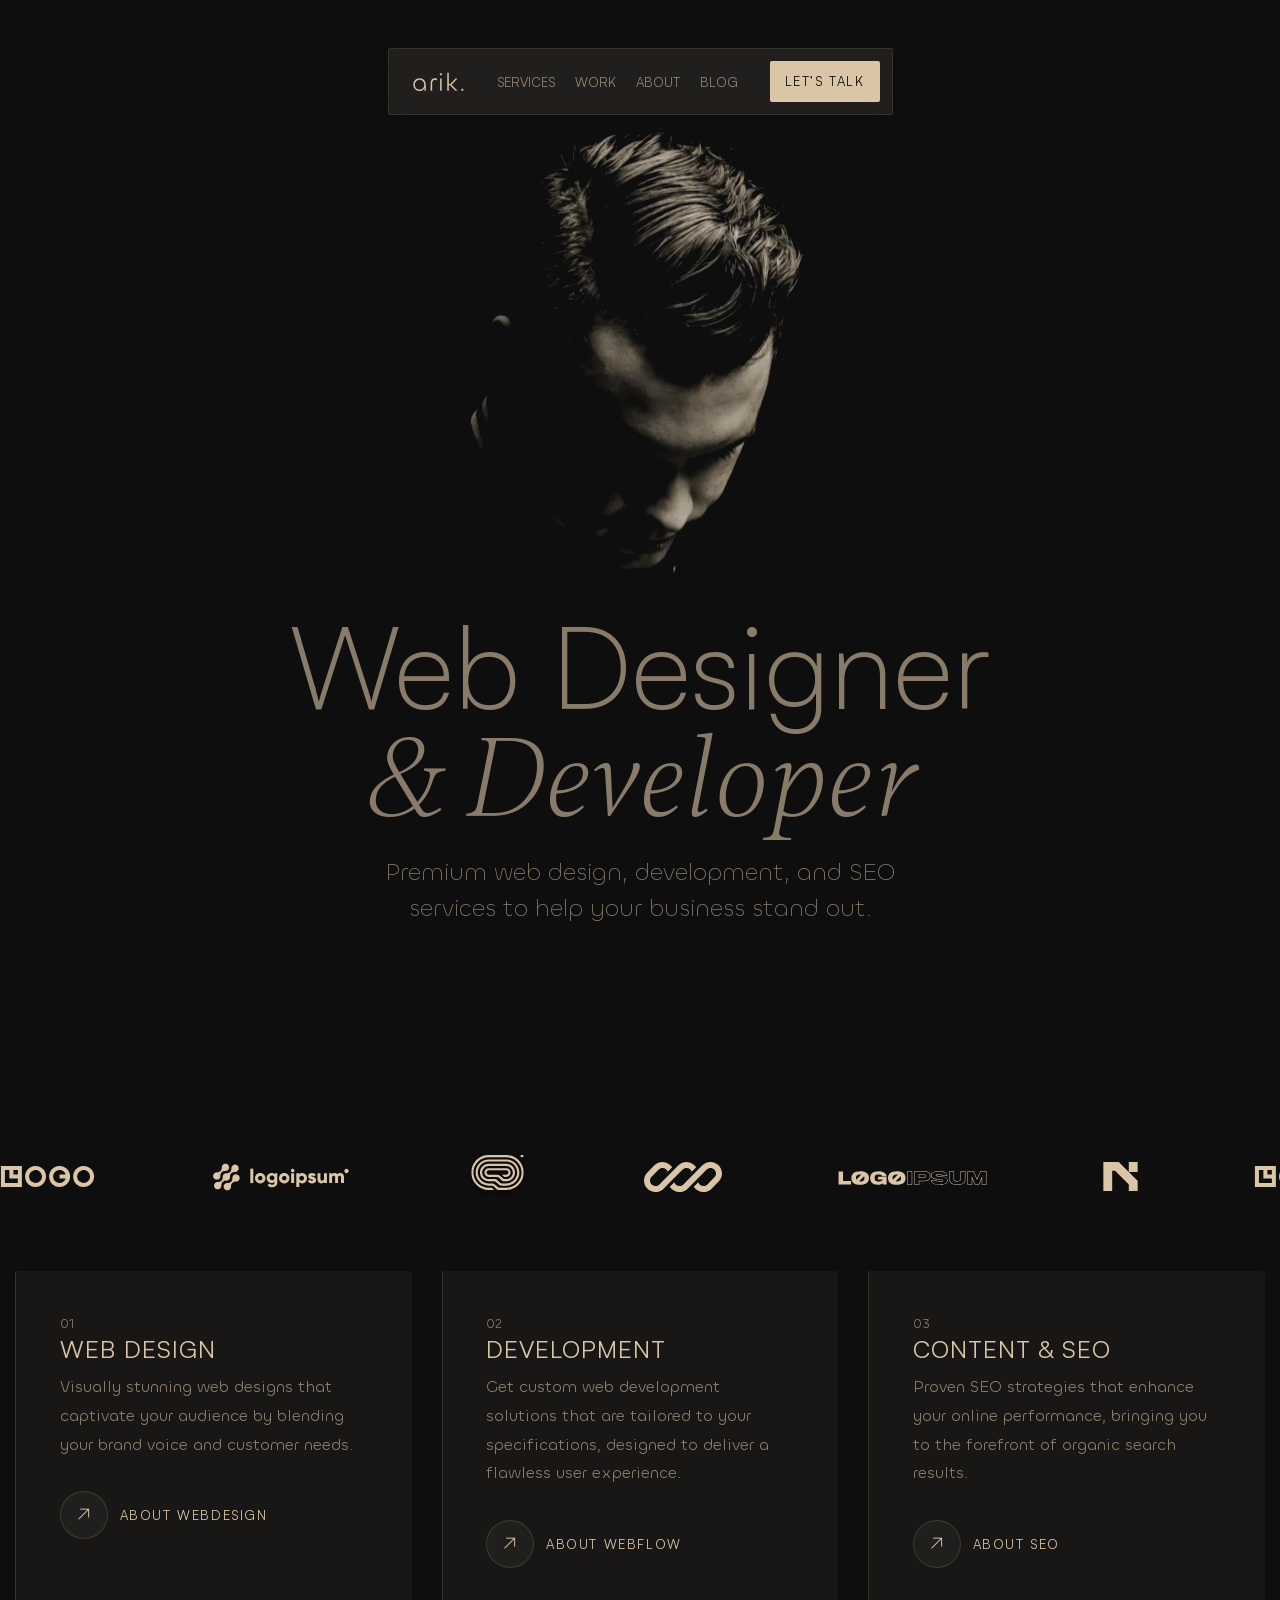
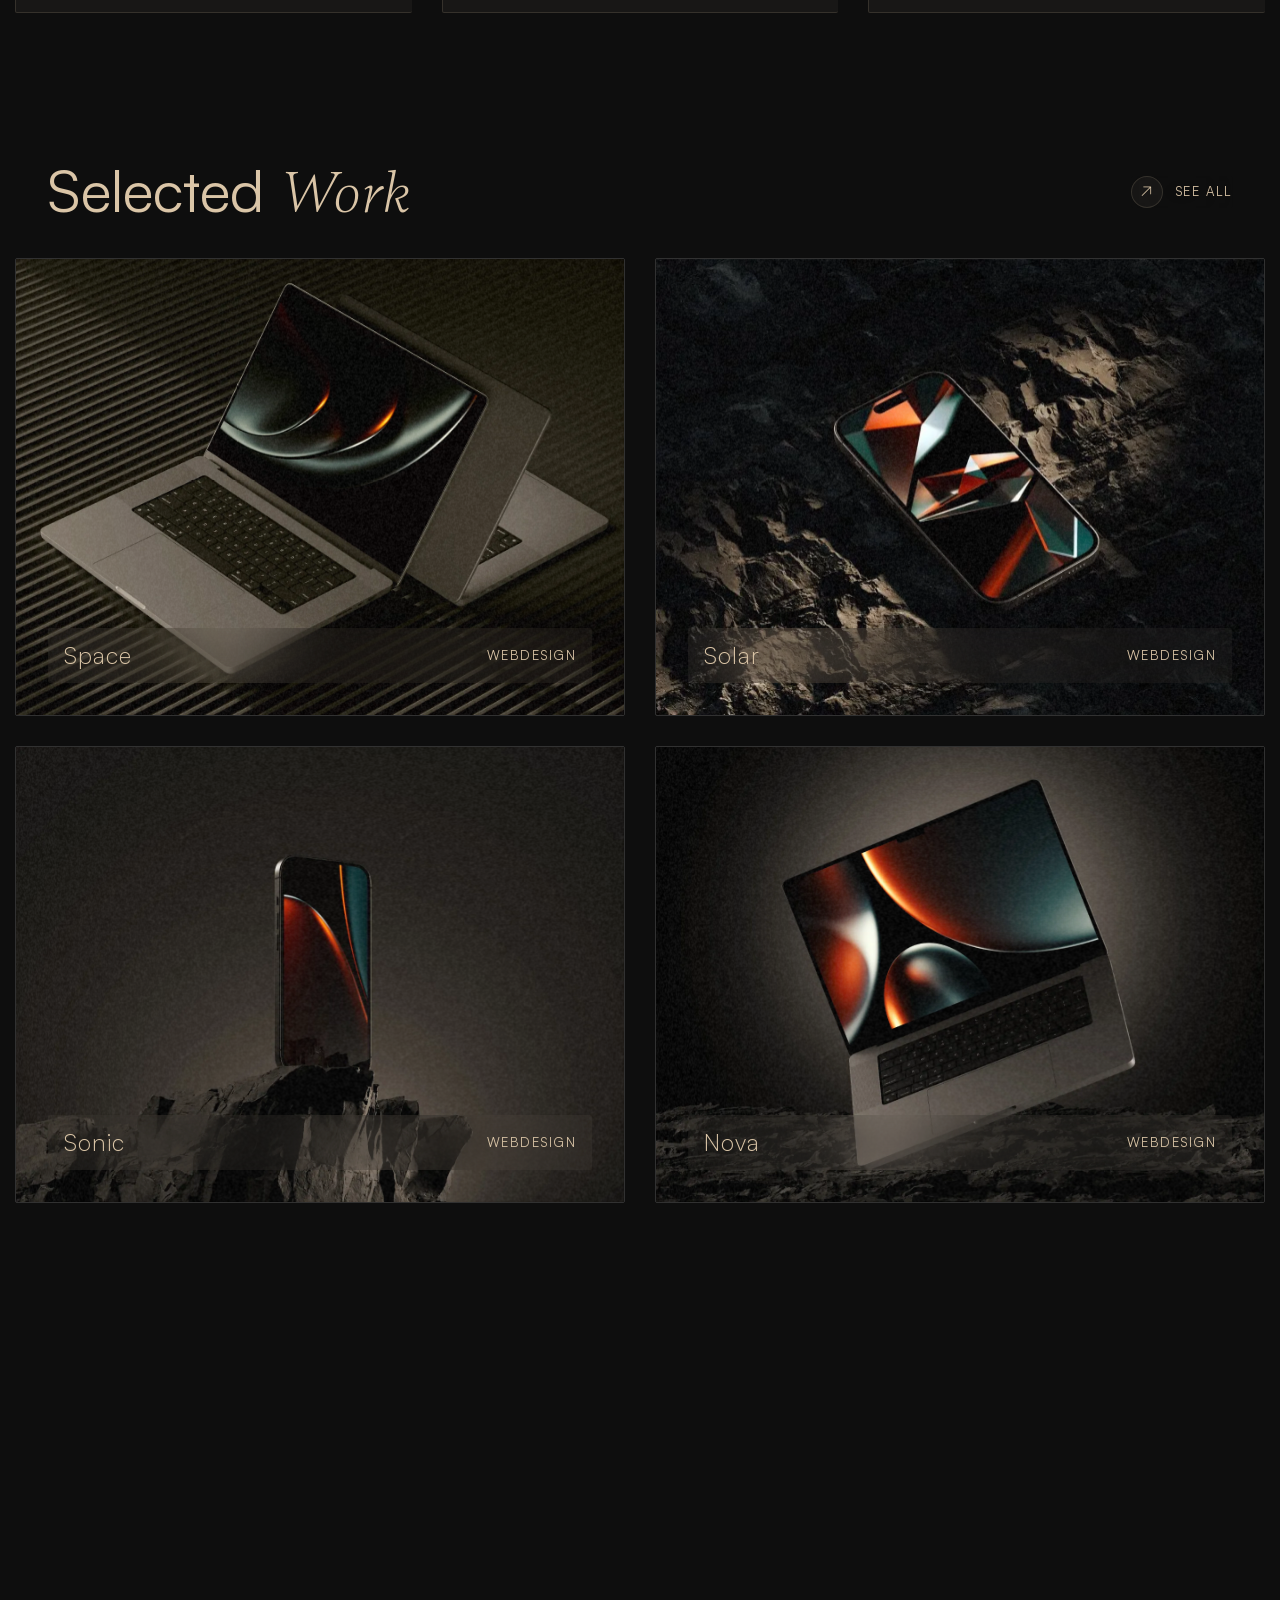
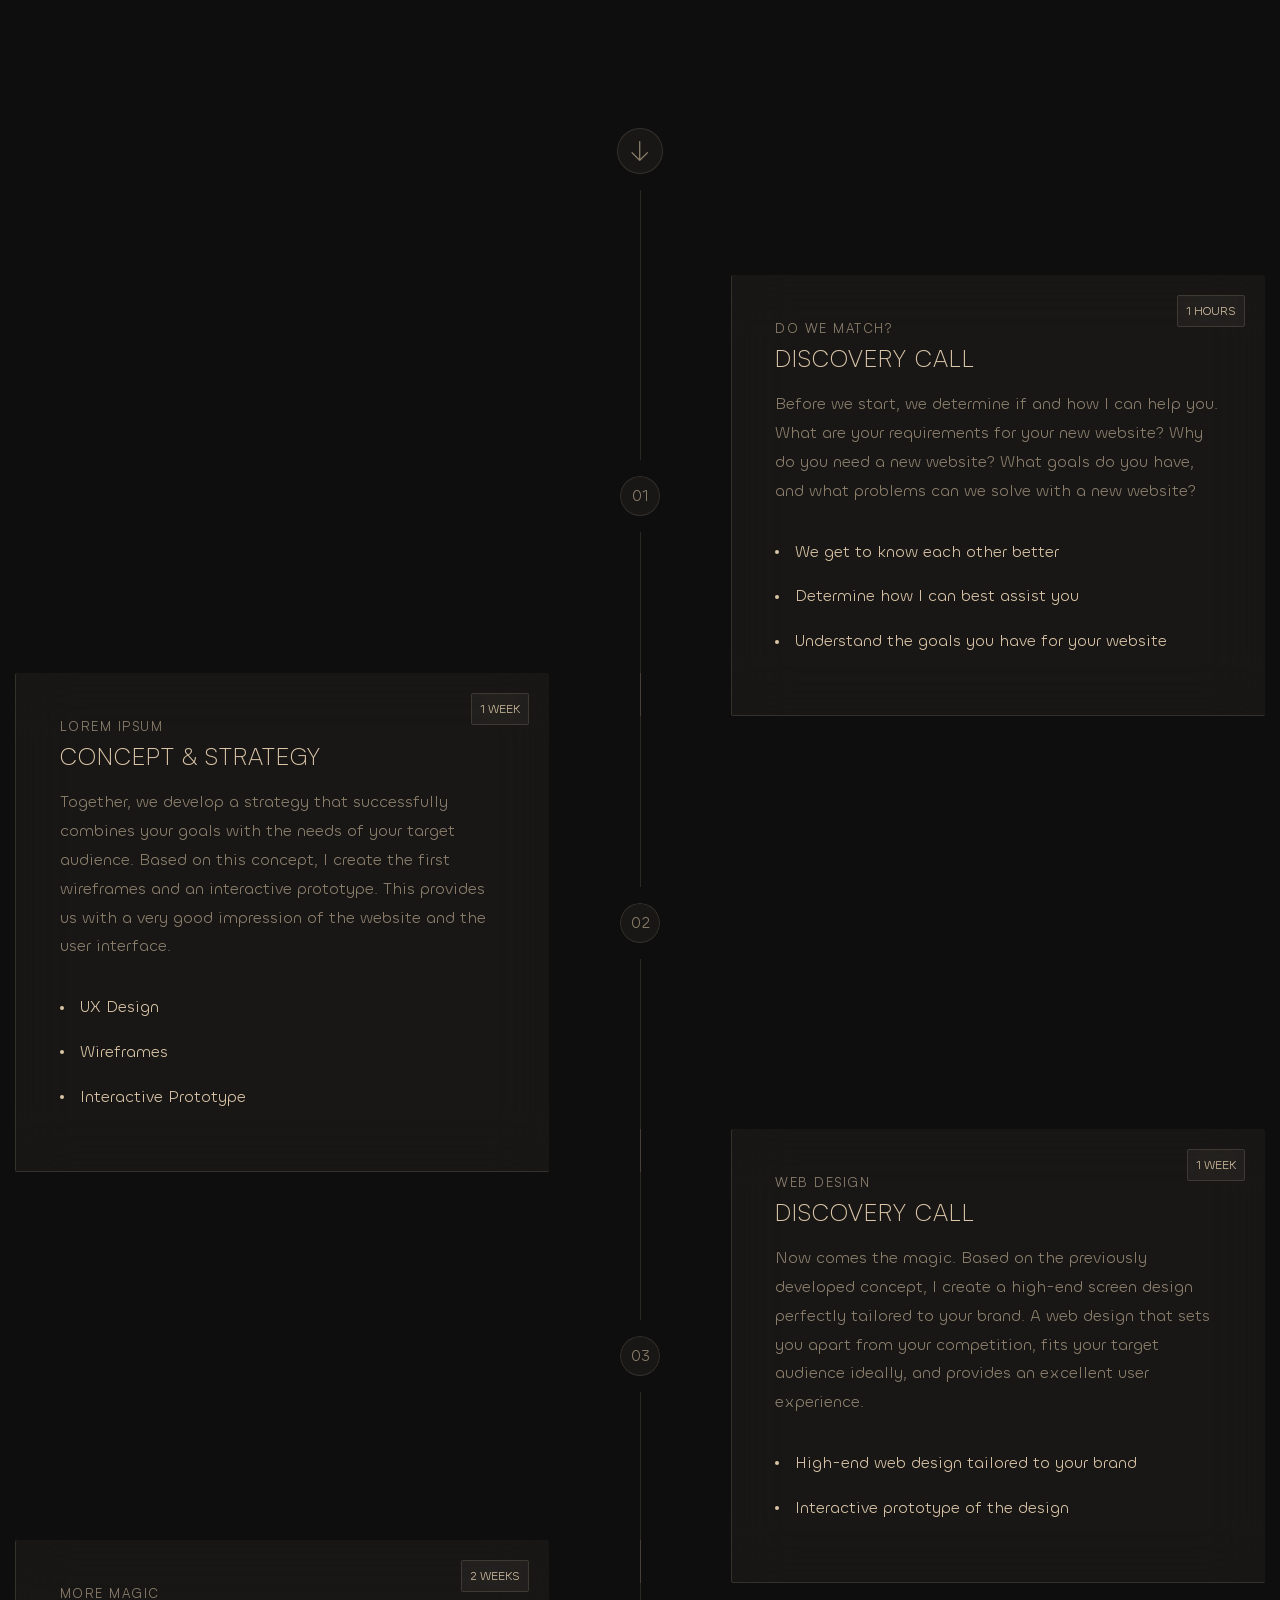
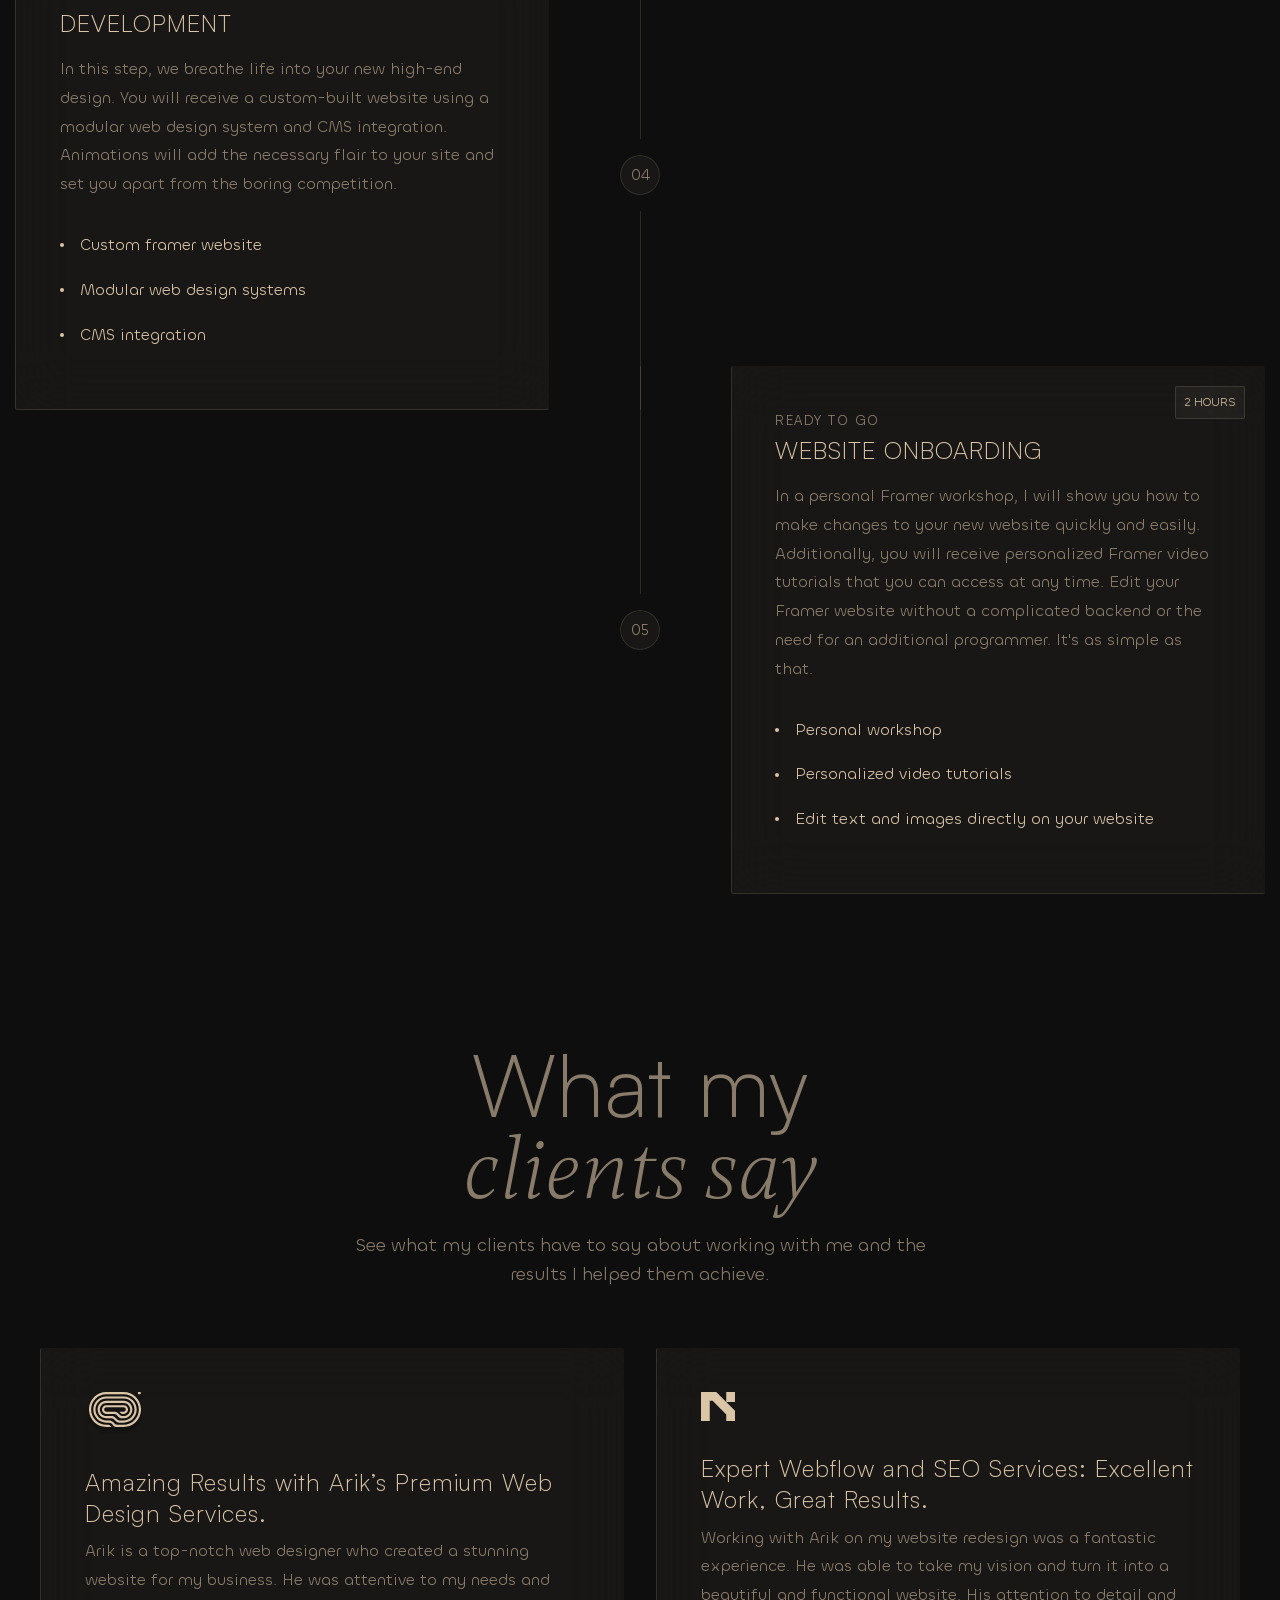
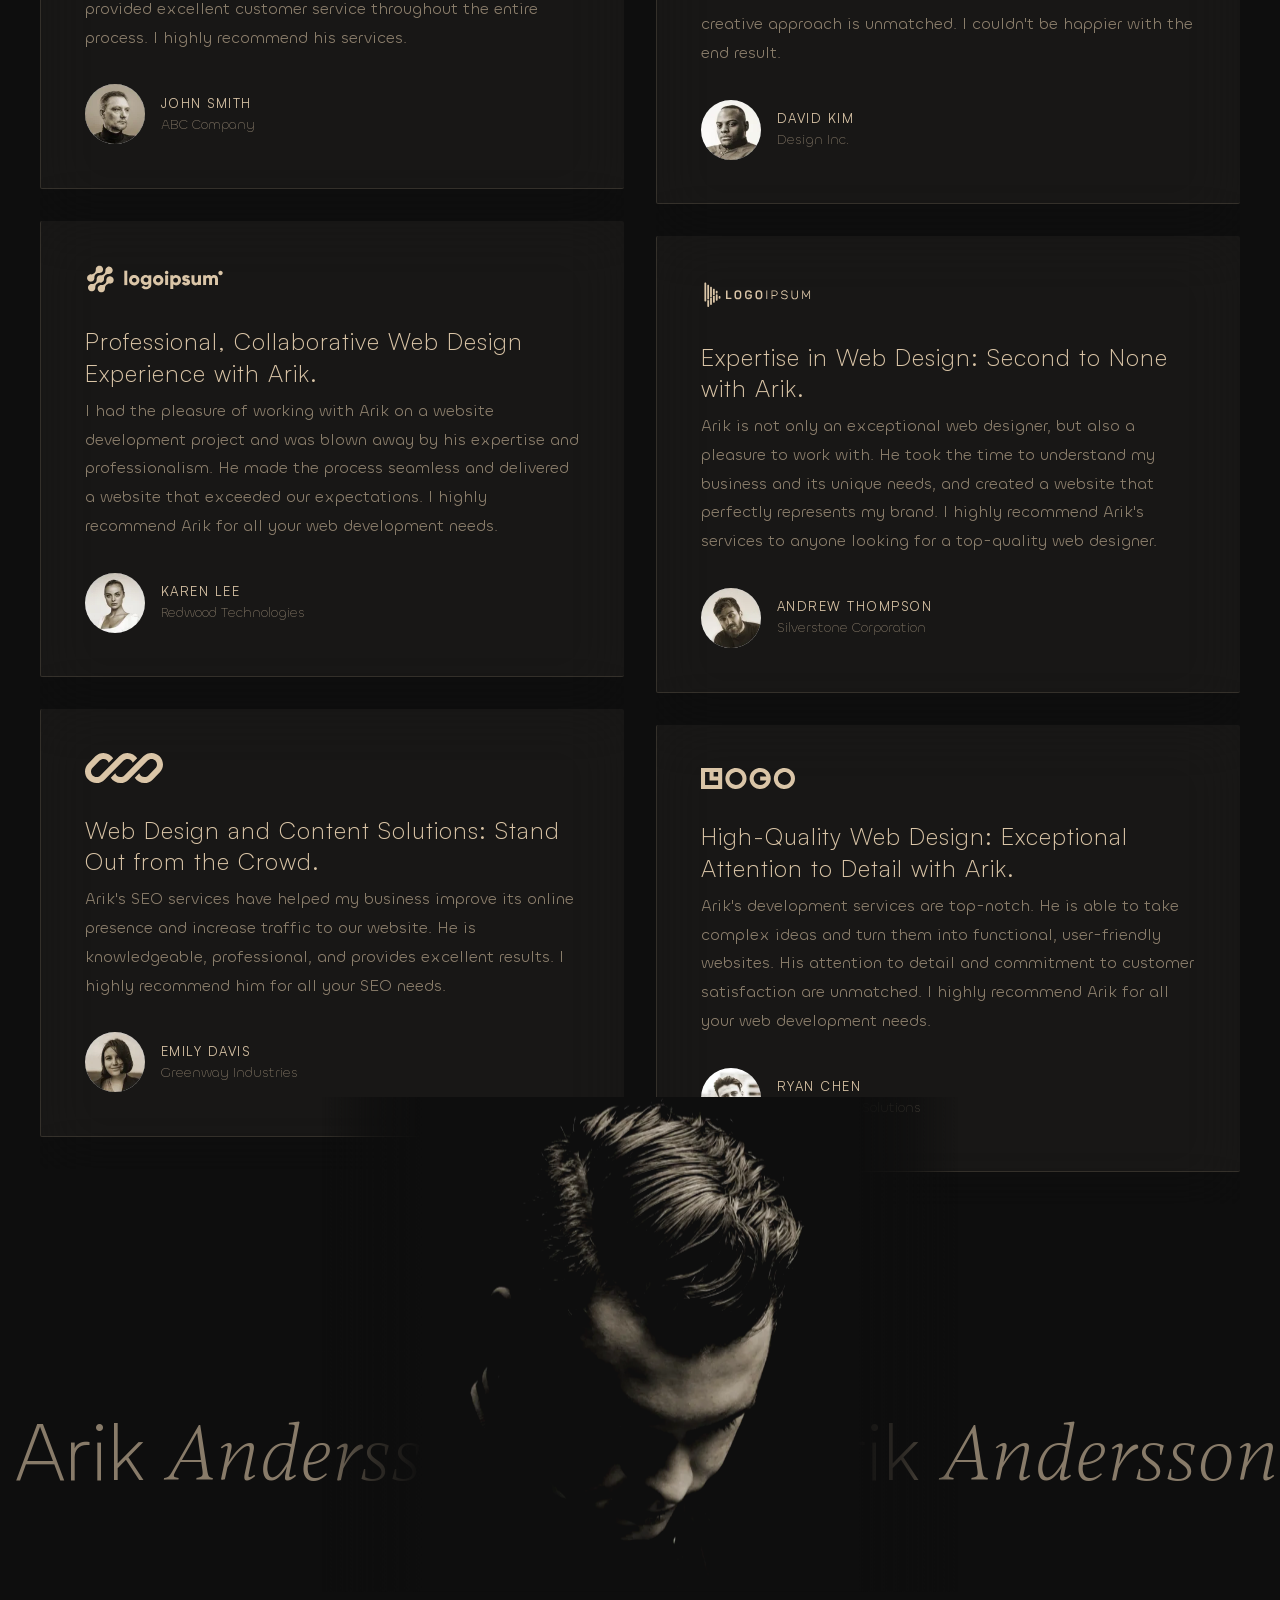
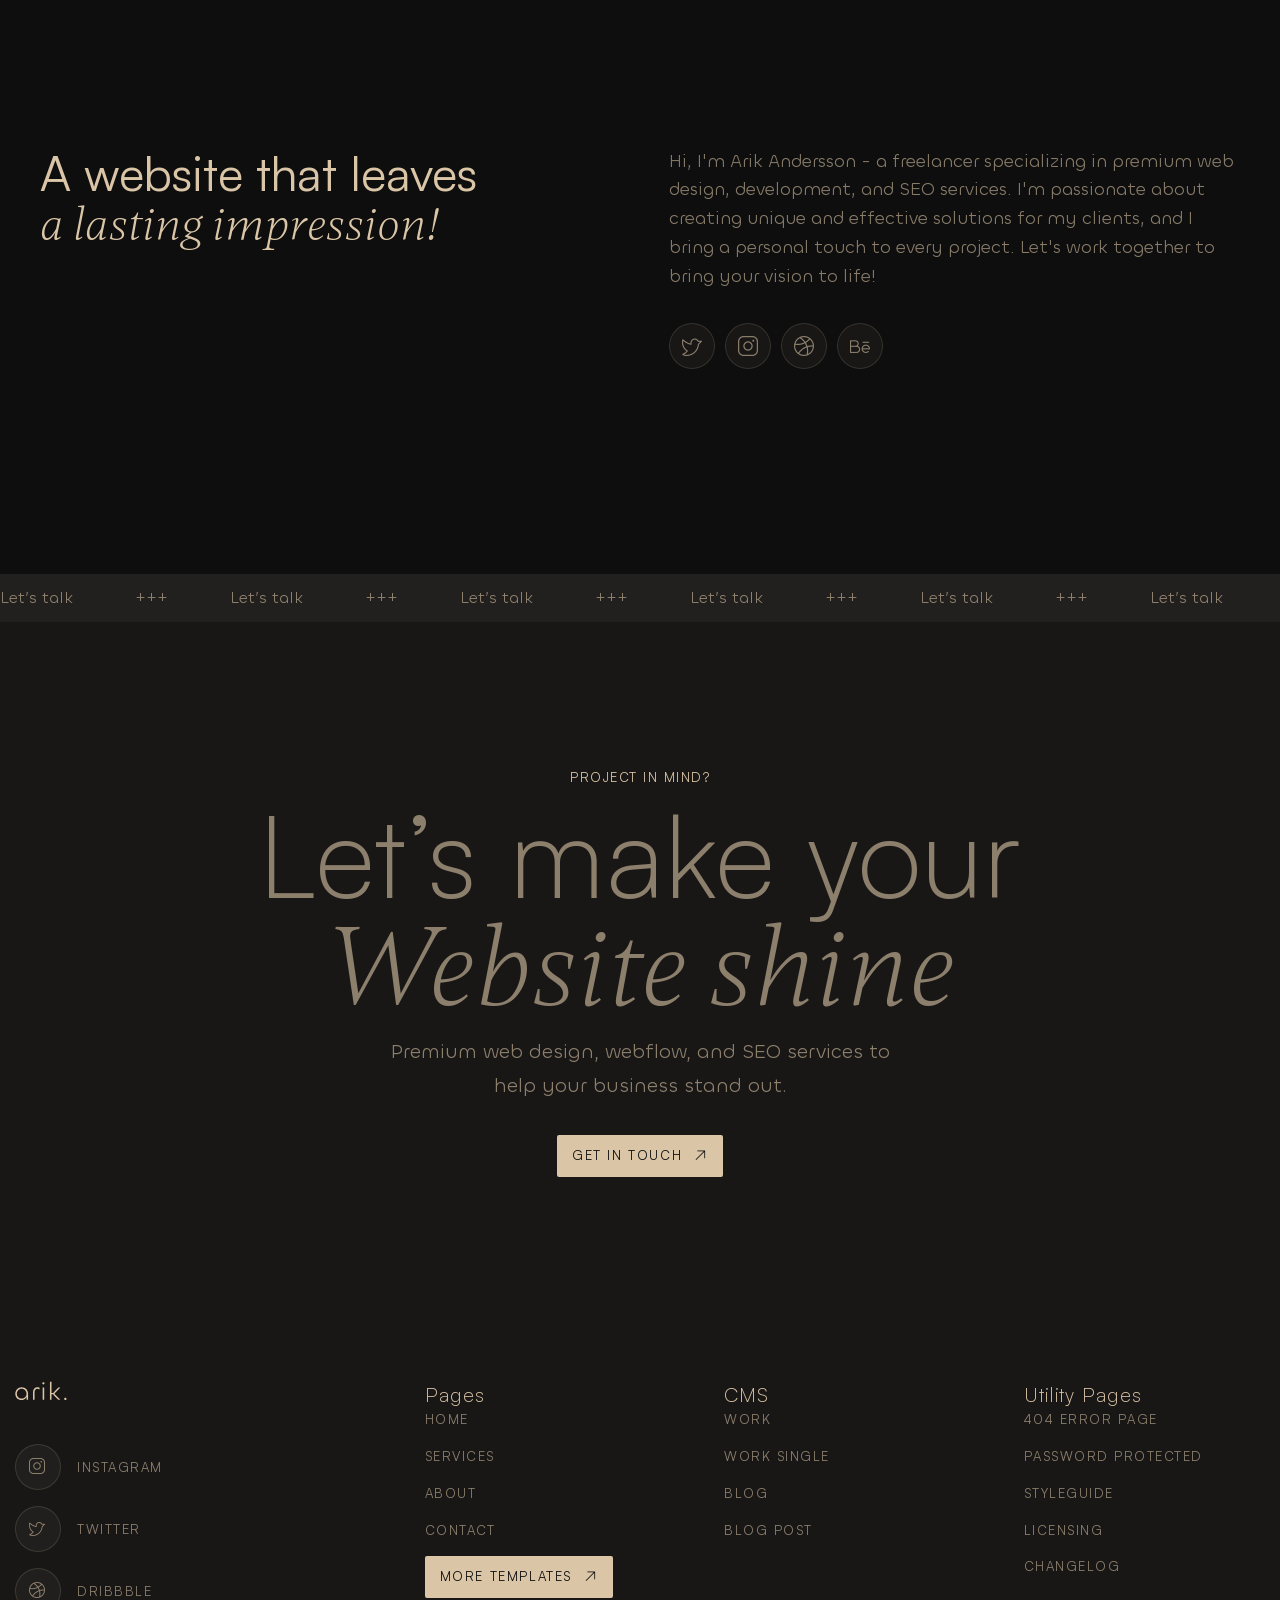
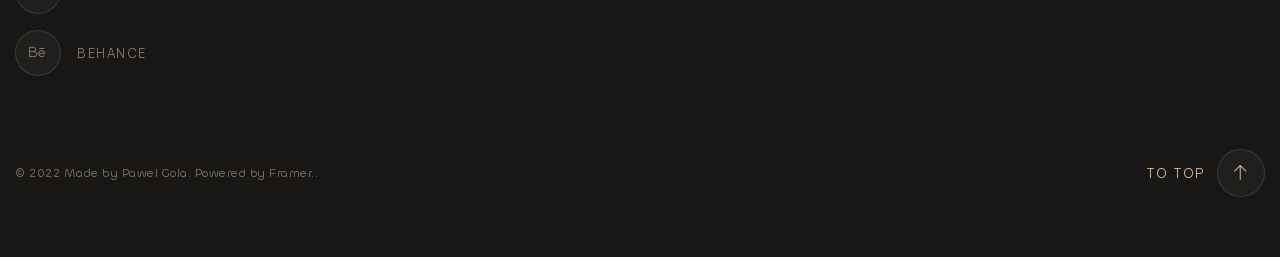
==== commit 7d2f87e7: "Updates" ====
--- a/index.html
+++ b/index.html
@@ -10,18 +10,18 @@
 		<link rel="preload" href="./assets/fonts/Chillax-Light.woff2" as="font" type="font/woff2" crossorigin="anonymous">
 		<link rel="shortcut icon" href="./assets/img/favicon.ico">
 		<title>Home Page</title>
-		<script type="module" crossorigin="" src="./js/index.min.js?v=1792783221148"></script>
-		<link rel="modulepreload" crossorigin="" href="./js/common.min.js?v=1792783221148">
-		<link rel="modulepreload" crossorigin="" href="./js/main.min.js?v=1792783221148">
-		<link rel="modulepreload" crossorigin="" href="./js/blockhead.min.js?v=1792783221148">
-		<link rel="stylesheet" crossorigin="" href="./css/main.min.css?v=1792783221148">
-		<link rel="stylesheet" crossorigin="" href="./css/blockhead.min.css?v=1792783221148">
-		<link rel="stylesheet" crossorigin="" href="./css/index.min.css?v=1792783221148">
-		<link rel="stylesheet" crossorigin="" href="./css/noise.min.css?v=1792783221148">
-		<link rel="stylesheet" crossorigin="" href="./css/cardstyle.min.css?v=1792783221148">
-		<link rel="stylesheet" crossorigin="" href="./css/hovereffect.min.css?v=1792783221148">
-		<link rel="stylesheet" crossorigin="" href="./css/cardworks.min.css?v=1792783221148">
-		<link rel="stylesheet" crossorigin="" href="./css/blocktitle.min.css?v=1792783221148">
+		<script type="module" crossorigin="" src="./js/index.min.js?v=1792827786648"></script>
+		<link rel="modulepreload" crossorigin="" href="./js/common.min.js?v=1792827786648">
+		<link rel="modulepreload" crossorigin="" href="./js/main.min.js?v=1792827786648">
+		<link rel="modulepreload" crossorigin="" href="./js/blockhead.min.js?v=1792827786648">
+		<link rel="stylesheet" crossorigin="" href="./css/main.min.css?v=1792827786648">
+		<link rel="stylesheet" crossorigin="" href="./css/blockhead.min.css?v=1792827786648">
+		<link rel="stylesheet" crossorigin="" href="./css/index.min.css?v=1792827786648">
+		<link rel="stylesheet" crossorigin="" href="./css/noise.min.css?v=1792827786648">
+		<link rel="stylesheet" crossorigin="" href="./css/cardstyle.min.css?v=1792827786648">
+		<link rel="stylesheet" crossorigin="" href="./css/hovereffect.min.css?v=1792827786648">
+		<link rel="stylesheet" crossorigin="" href="./css/cardworks.min.css?v=1792827786648">
+		<link rel="stylesheet" crossorigin="" href="./css/blocktitle.min.css?v=1792827786648">
 	</head>
 	<body>
 		<div class="wrapper">
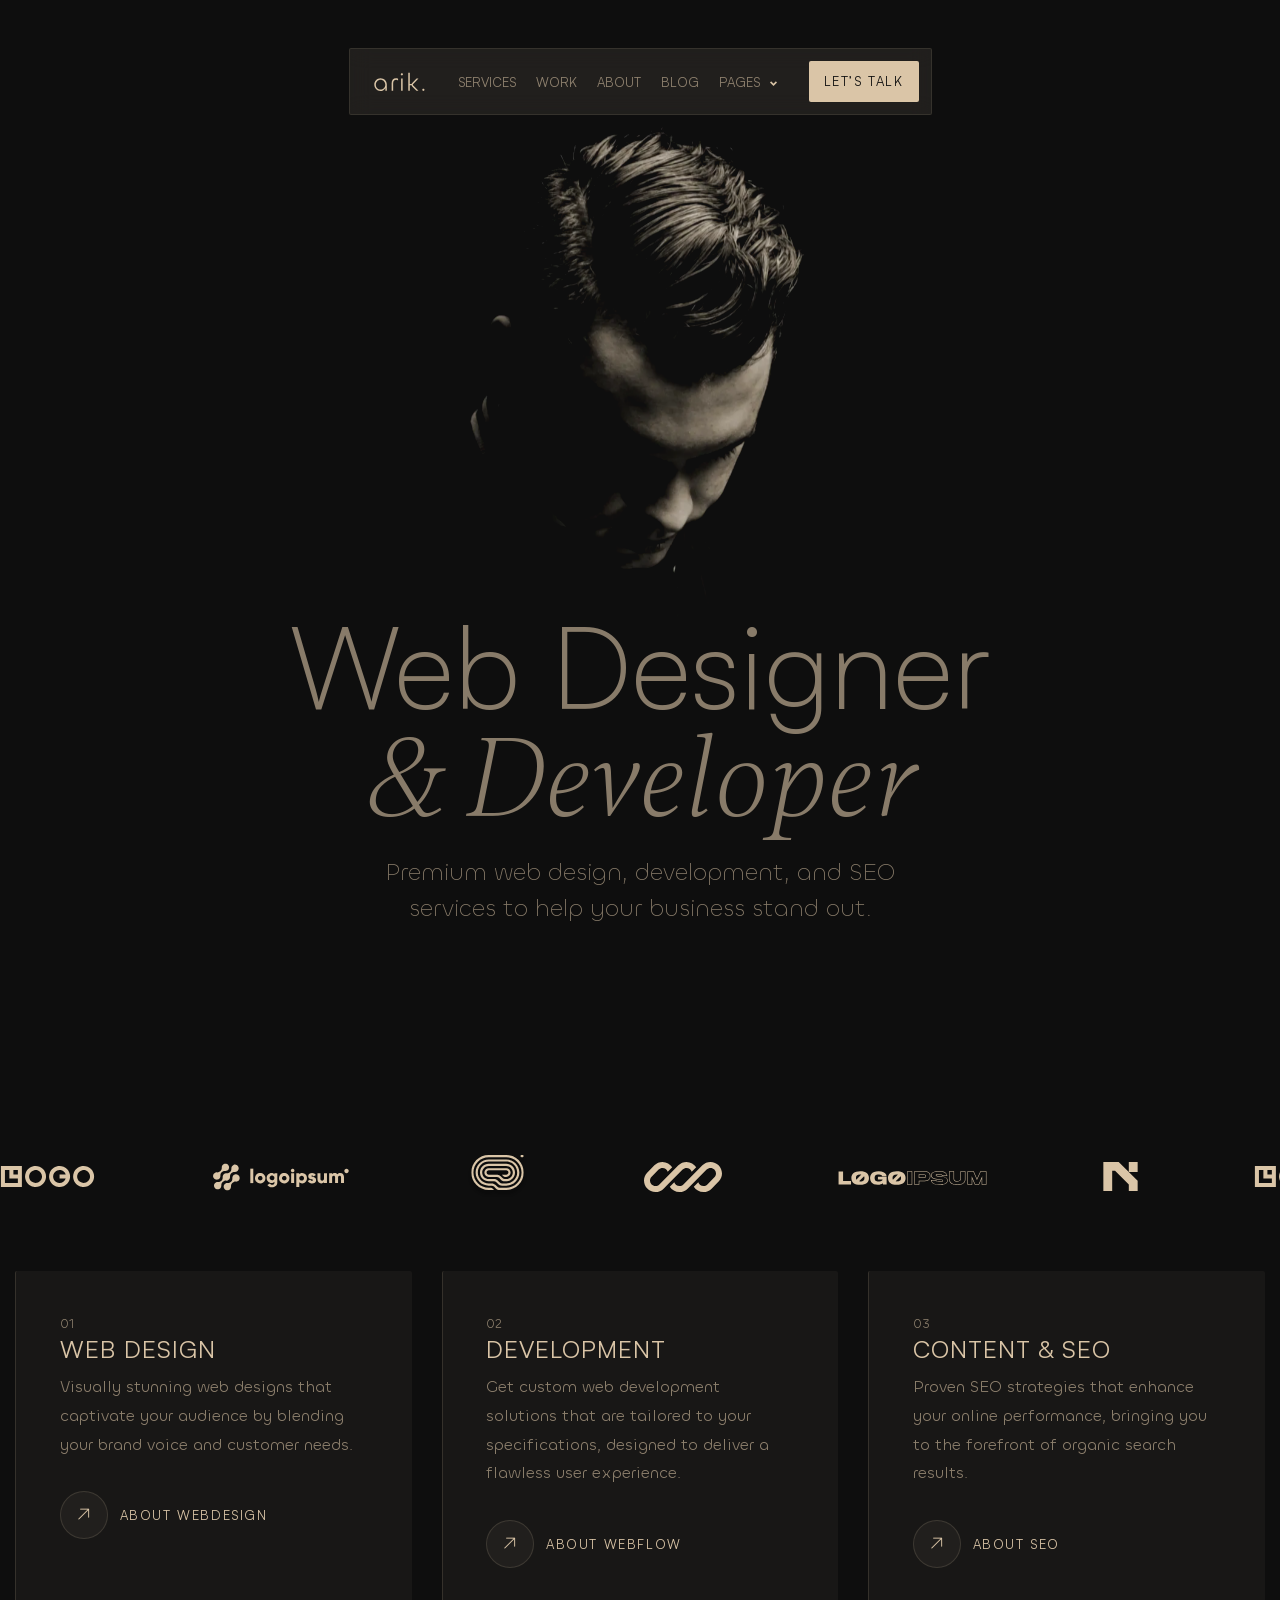
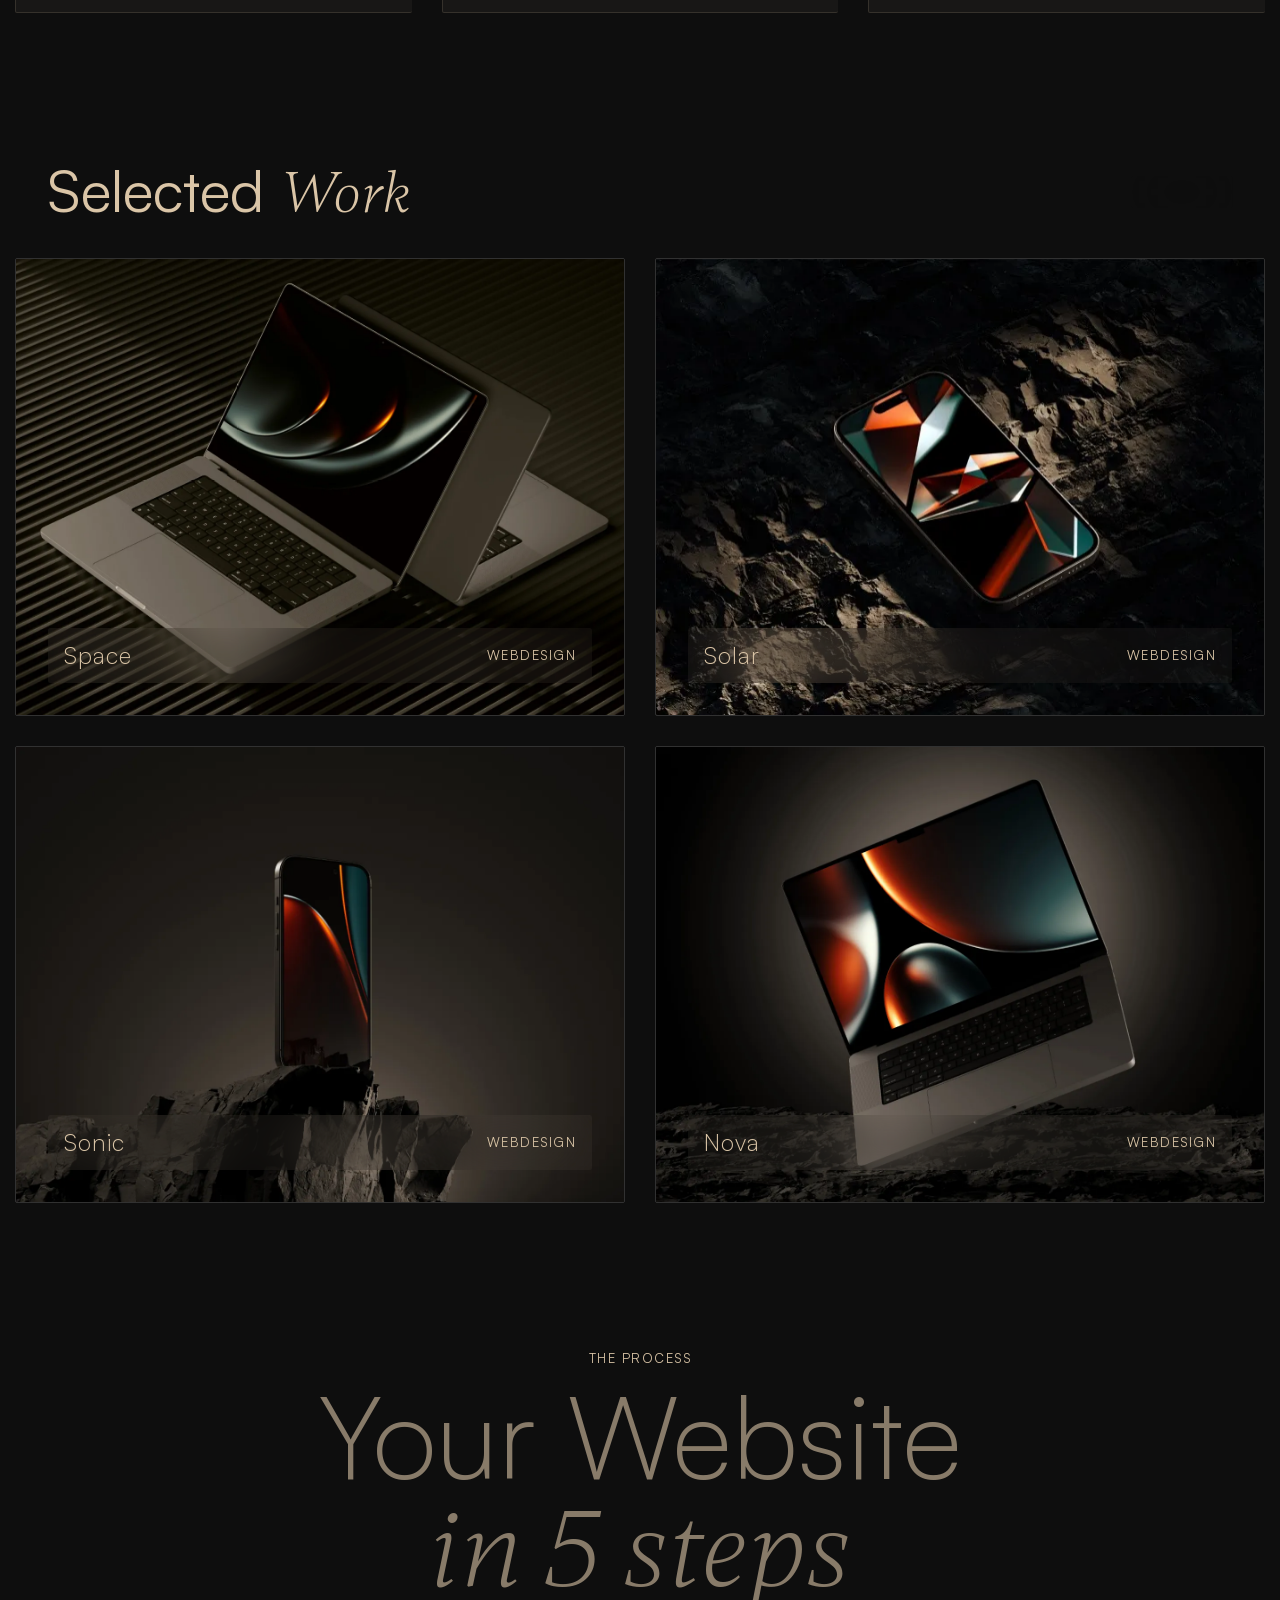
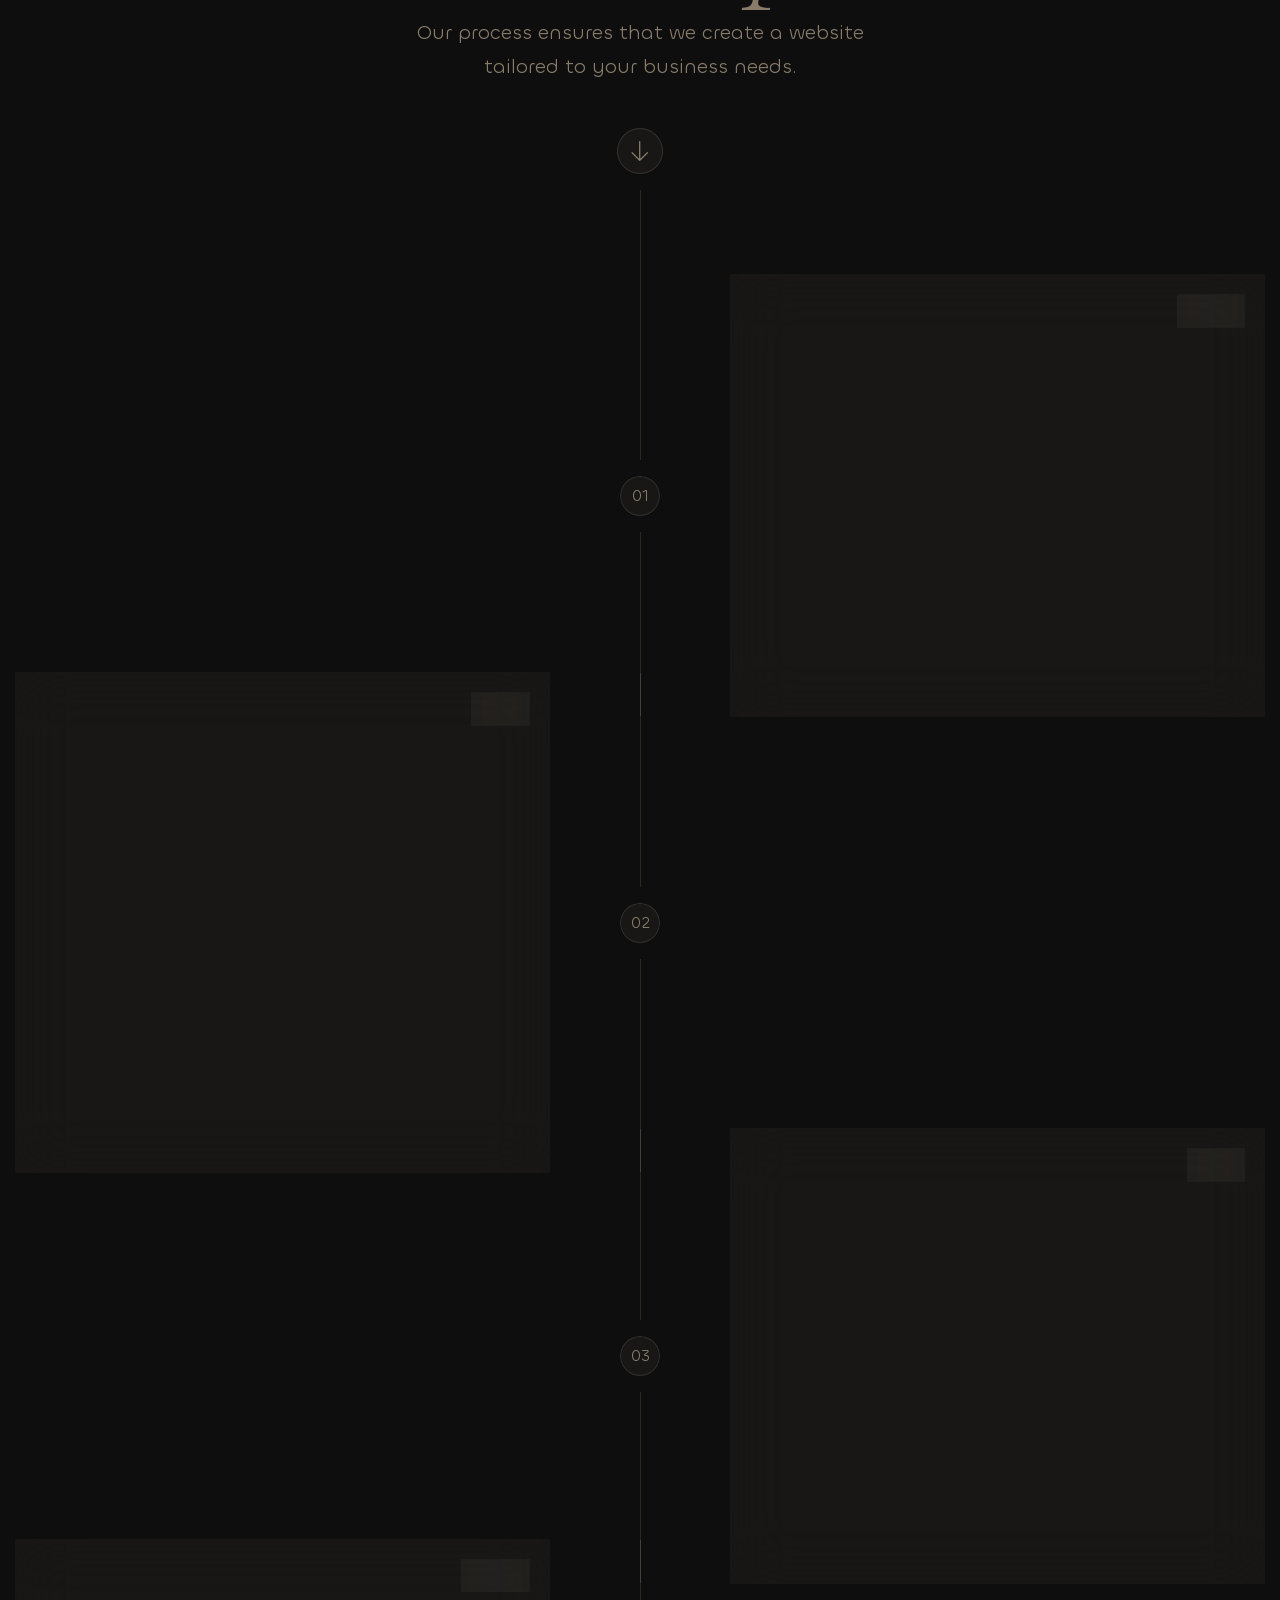
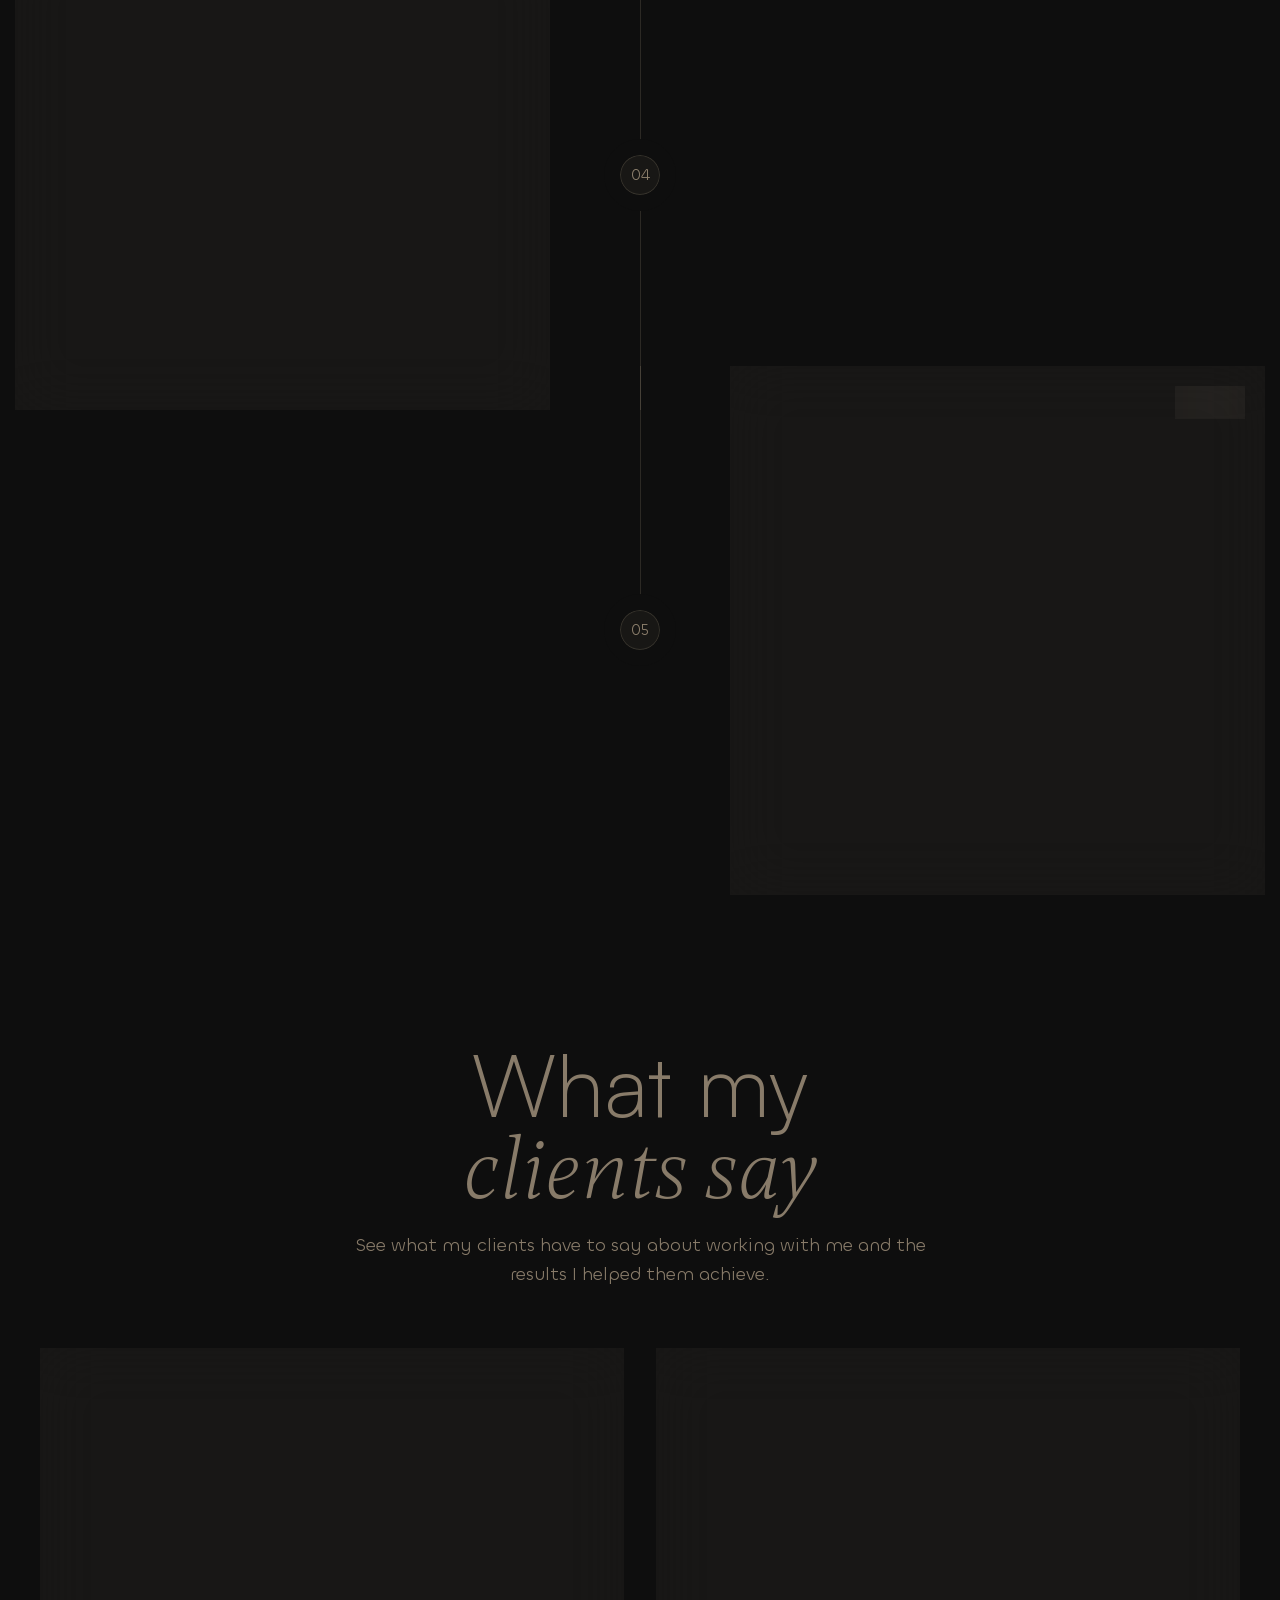
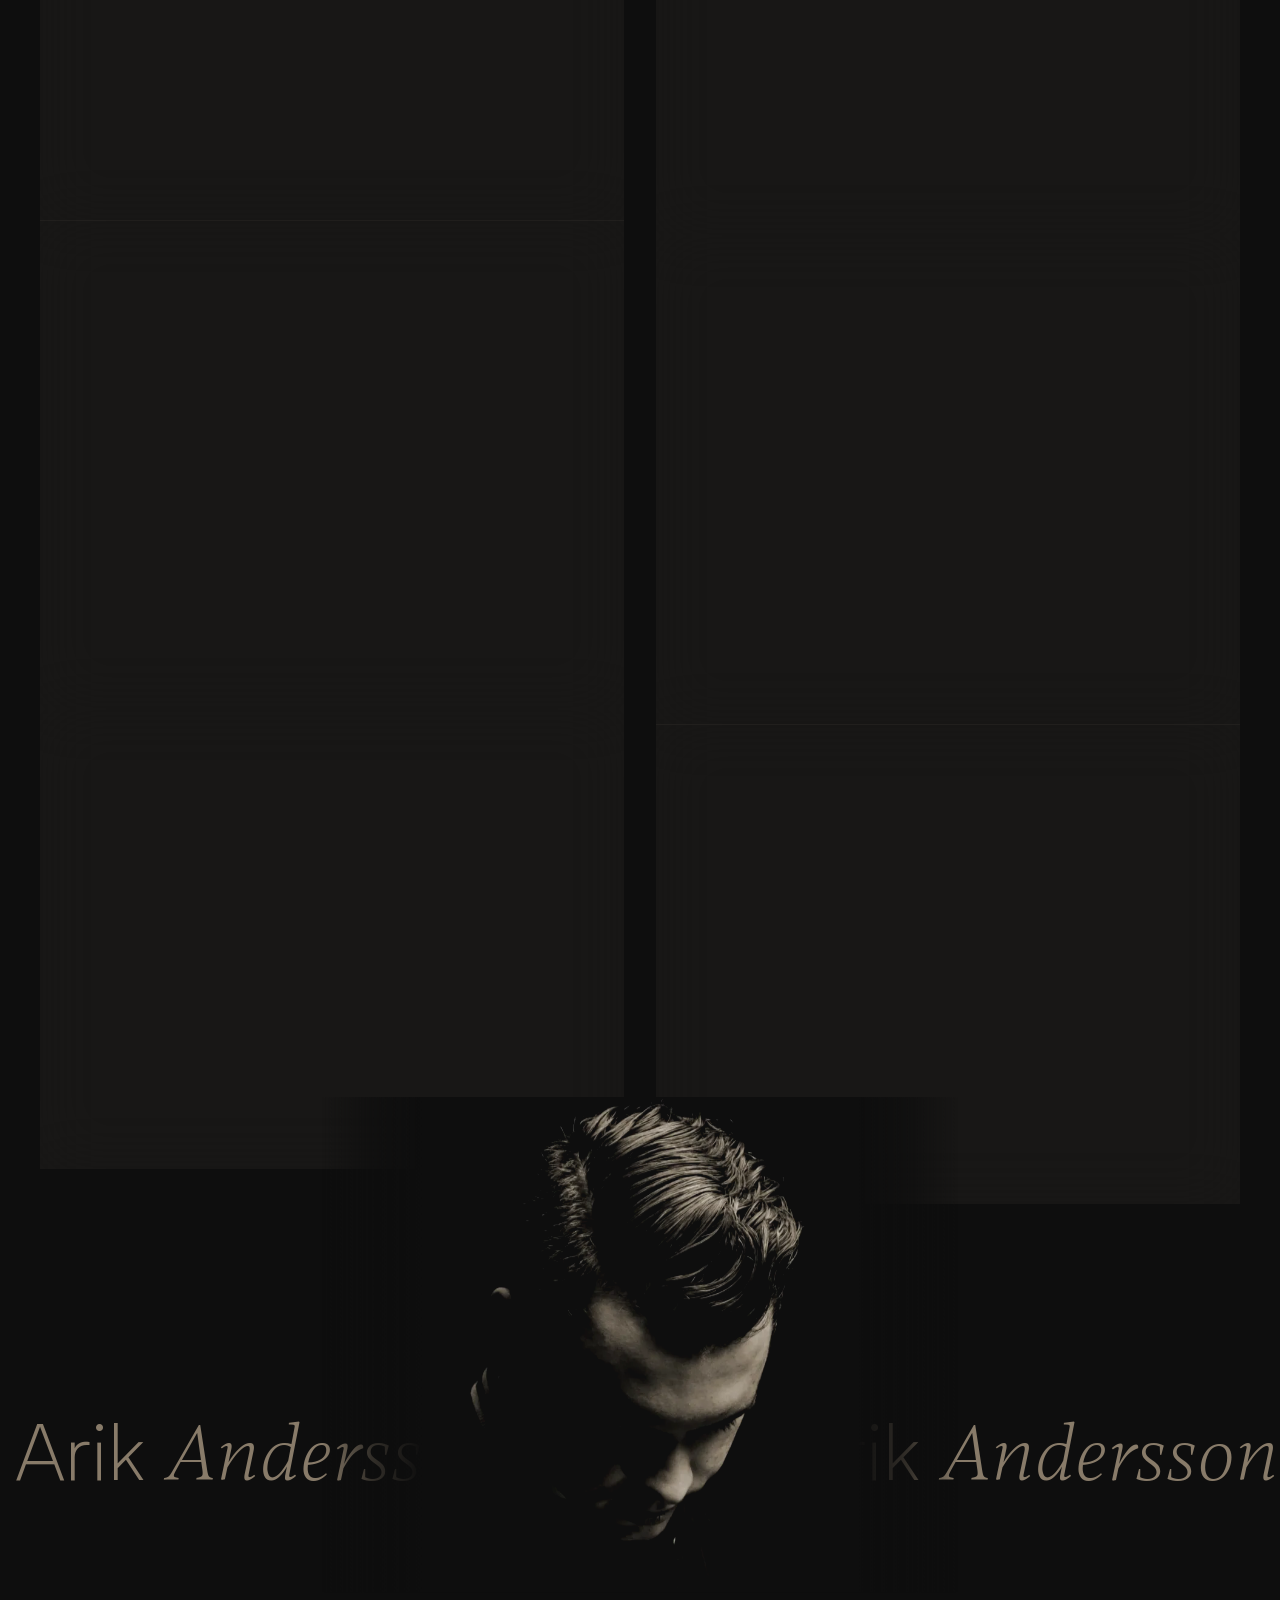
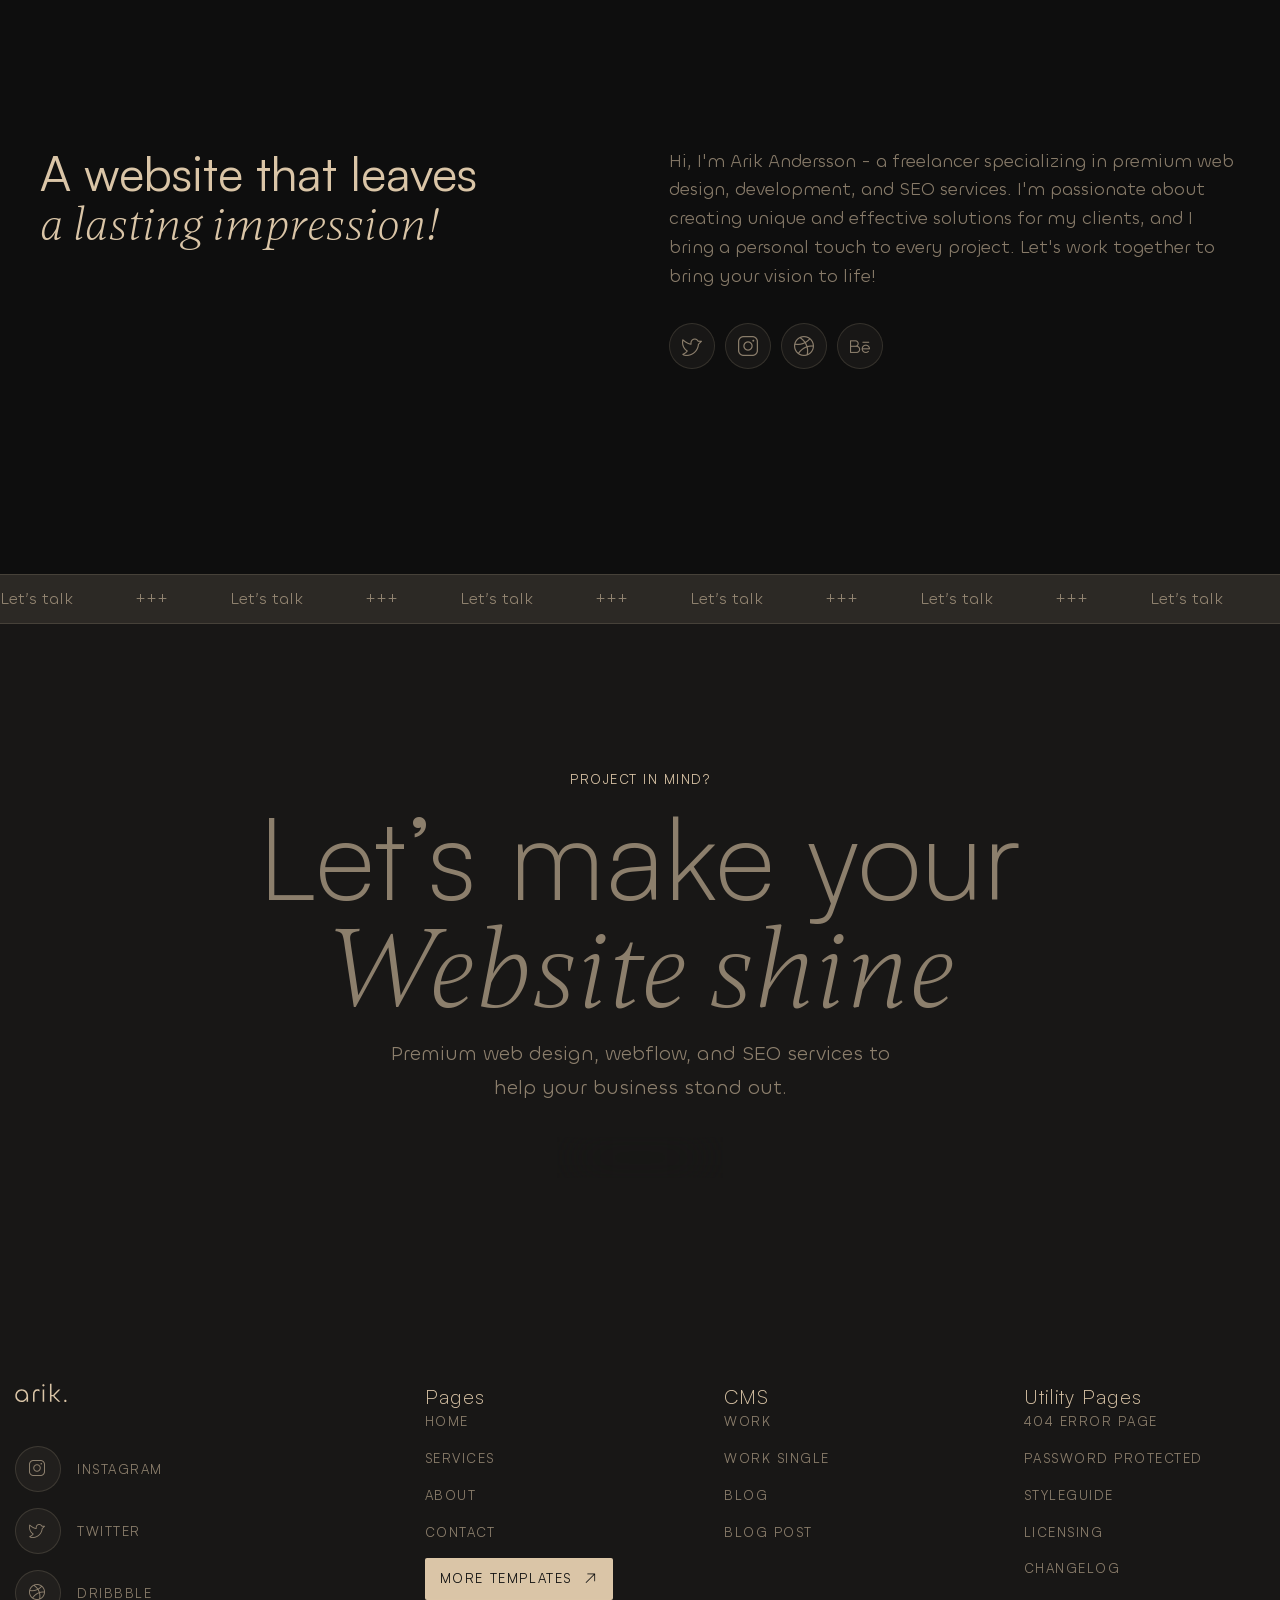
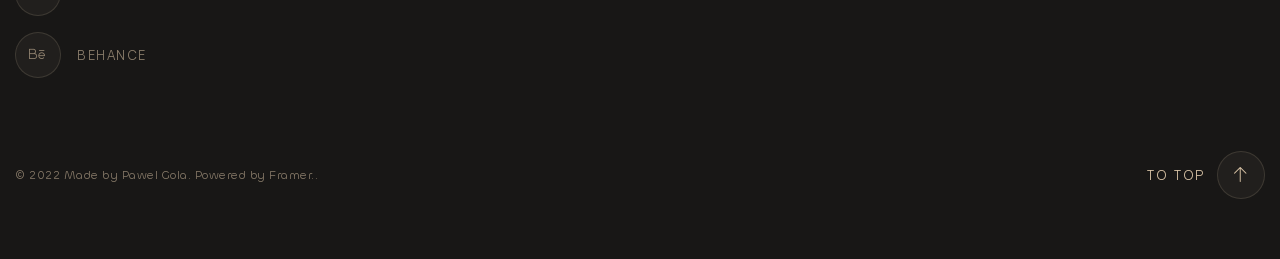
==== commit 0c668e31: "Updates" ====
--- a/index.html
+++ b/index.html
@@ -10,18 +10,18 @@
 		<link rel="preload" href="./assets/fonts/Chillax-Light.woff2" as="font" type="font/woff2" crossorigin="anonymous">
 		<link rel="shortcut icon" href="./assets/img/favicon.ico">
 		<title>Home Page</title>
-		<script type="module" crossorigin="" src="./js/index.min.js?v=1792827786648"></script>
-		<link rel="modulepreload" crossorigin="" href="./js/common.min.js?v=1792827786648">
-		<link rel="modulepreload" crossorigin="" href="./js/main.min.js?v=1792827786648">
-		<link rel="modulepreload" crossorigin="" href="./js/blockhead.min.js?v=1792827786648">
-		<link rel="stylesheet" crossorigin="" href="./css/main.min.css?v=1792827786648">
-		<link rel="stylesheet" crossorigin="" href="./css/blockhead.min.css?v=1792827786648">
-		<link rel="stylesheet" crossorigin="" href="./css/index.min.css?v=1792827786648">
-		<link rel="stylesheet" crossorigin="" href="./css/noise.min.css?v=1792827786648">
-		<link rel="stylesheet" crossorigin="" href="./css/cardstyle.min.css?v=1792827786648">
-		<link rel="stylesheet" crossorigin="" href="./css/hovereffect.min.css?v=1792827786648">
-		<link rel="stylesheet" crossorigin="" href="./css/cardworks.min.css?v=1792827786648">
-		<link rel="stylesheet" crossorigin="" href="./css/blocktitle.min.css?v=1792827786648">
+		<script type="module" crossorigin="" src="./js/index.min.js?v=1793384548882"></script>
+		<link rel="modulepreload" crossorigin="" href="./js/common.min.js?v=1793384548882">
+		<link rel="modulepreload" crossorigin="" href="./js/main.min.js?v=1793384548882">
+		<link rel="modulepreload" crossorigin="" href="./js/blockhead.min.js?v=1793384548882">
+		<link rel="stylesheet" crossorigin="" href="./css/main.min.css?v=1793384548882">
+		<link rel="stylesheet" crossorigin="" href="./css/blockhead.min.css?v=1793384548882">
+		<link rel="stylesheet" crossorigin="" href="./css/index.min.css?v=1793384548882">
+		<link rel="stylesheet" crossorigin="" href="./css/noise.min.css?v=1793384548882">
+		<link rel="stylesheet" crossorigin="" href="./css/hovereffect.min.css?v=1793384548882">
+		<link rel="stylesheet" crossorigin="" href="./css/cardworks.min.css?v=1793384548882">
+		<link rel="stylesheet" crossorigin="" href="./css/cardstyle.min.css?v=1793384548882">
+		<link rel="stylesheet" crossorigin="" href="./css/blocktitle.min.css?v=1793384548882">
 	</head>
 	<body>
 		<div class="wrapper">
@@ -45,6 +45,23 @@
 									</li>
 									<li class="menu__item">
 										<a href="blog.html" class="menu__link">Blog</a>
+									</li>
+									<li tabindex="0" class="menu__item menu__item--button menu__item--icon-tick">
+										<button type="button" class="menu__link">Pages</button>
+										<ul class="menu__submenu submenu">
+											<li class="submenu__item">
+												<a href="worksingle.html" class="submenu__link">worksingle</a>
+											</li>
+											<li class="submenu__item">
+												<a href="contact.html" class="submenu__link">contact</a>
+											</li>
+											<li class="submenu__item">
+												<a href="pricing.html" class="submenu__link">pricing</a>
+											</li>
+											<li class="submenu__item">
+												<a href="blogsingle.html" class="submenu__link">blogsingle</a>
+											</li>
+										</ul>
 									</li>
 								</ul>
 							</nav>
@@ -603,16 +620,16 @@
 								</summary>
 								<ul class="menus-footer__list">
 									<li class="menus-footer__item">
-										<a href="#" target="_blank" class="menus-footer__link">Home</a>
-									</li>
-									<li class="menus-footer__item">
-										<a href="#" target="_blank" class="menus-footer__link">Services</a>
-									</li>
-									<li class="menus-footer__item">
-										<a href="#" target="_blank" class="menus-footer__link">About</a>
-									</li>
-									<li class="menus-footer__item">
-										<a href="#" target="_blank" class="menus-footer__link">Contact</a>
+										<a href="index.html" target="_blank" class="menus-footer__link">Home</a>
+									</li>
+									<li class="menus-footer__item">
+										<a href="services.html" target="_blank" class="menus-footer__link">Services</a>
+									</li>
+									<li class="menus-footer__item">
+										<a href="about.html" target="_blank" class="menus-footer__link">About</a>
+									</li>
+									<li class="menus-footer__item">
+										<a href="contact.html" target="_blank" class="menus-footer__link">Contact</a>
 									</li>
 									<li class="menus-footer__item">
 										<a data-fls-button="" href="#" class="menus-footer__button button button--light button--icon button--icon-arrow button--arrow-ru">More
@@ -628,17 +645,17 @@
 								</summary>
 								<ul class="menus-footer__list">
 									<li class="menus-footer__item">
-										<a href="#" target="_blank" class="menus-footer__link">Work</a>
-									</li>
-									<li class="menus-footer__item">
-										<a href="#" target="_blank" class="menus-footer__link">Work
+										<a href="work.html" target="_blank" class="menus-footer__link">Work</a>
+									</li>
+									<li class="menus-footer__item">
+										<a href="worksingle.html" target="_blank" class="menus-footer__link">Work
 								Single</a>
 									</li>
 									<li class="menus-footer__item">
-										<a href="#" target="_blank" class="menus-footer__link">Blog</a>
-									</li>
-									<li class="menus-footer__item">
-										<a href="#" target="_blank" class="menus-footer__link">Blog
+										<a href="blog.html" target="_blank" class="menus-footer__link">Blog</a>
+									</li>
+									<li class="menus-footer__item">
+										<a href="blogsingle.html" target="_blank" class="menus-footer__link">Blog
 								Post</a>
 									</li>
 								</ul>
--- a/css/main.min.css
+++ b/css/main.min.css
@@ -1 +1 @@
-*{padding:0;margin:0;border:0}*,:after,:before{box-sizing:border-box}:after,:before,a,label{display:inline-block}body,html{height:100%}body{line-height:1;scrollbar-gutter:stable;-ms-text-size-adjust:100%;-moz-text-size-adjust:100%;-webkit-text-size-adjust:100%;-webkit-font-smoothing:antialiased;-moz-osx-font-smoothing:grayscale}button,input,textarea{font-family:inherit;font-size:inherit;line-height:inherit;color:inherit;background-color:transparent}input,textarea{width:100%}button,option,select{cursor:pointer}a{color:inherit;text-decoration:none}ul li{list-style:none}img{max-width:100%;height:auto;vertical-align:middle}h1,h2,h3,h4,h5,h6{font-weight:inherit;font-size:inherit}address{font-style:normal}@font-face{font-family:Satoshi;font-display:swap;src:url(../assets/fonts/Satoshi-Regular.woff2) format("woff2");font-weight:400;font-style:normal}@font-face{font-family:Satoshi;font-display:swap;src:url(../assets/fonts/Satoshi-Light.woff2) format("woff2");font-weight:300;font-style:normal}@font-face{font-family:Gambetta;font-display:swap;src:url(../assets/fonts/Gambetta-LightItalic.woff2) format("woff2");font-weight:400;font-style:normal}@font-face{font-family:Chillax;font-display:swap;src:url(../assets/fonts/Chillax-Regular.woff2) format("woff2");font-weight:400;font-style:normal}@font-face{font-family:Chillax;font-display:swap;src:url(../assets/fonts/Chillax-Light.woff2) format("woff2");font-weight:300;font-style:normal}@font-face{font-family:iconfont;font-display:swap;src:url(../assets/fonts/iconfont.woff2?d33eaf27c024d58333500cc7c65ae990) format("woff2")}[class*="--icon-"]:before{font-family:iconfont}[class*="--icon-arrow"]:before{content:"\f101"}[class*="--icon-behance"]:before{content:"\f102"}[class*="--icon-chain"]:before{content:"\f103"}[class*="--icon-checkmark"]:before{content:"\f104"}[class*="--icon-dribbble"]:before{content:"\f105"}[class*="--icon-facebook"]:before{content:"\f106"}[class*="--icon-info"]:before{content:"\f107"}[class*="--icon-instagram"]:before{content:"\f108"}[class*="--icon-letter"]:before{content:"\f109"}[class*="--icon-phone"]:before{content:"\f10a"}[class*="--icon-pinterest"]:before{content:"\f10b"}[class*="--icon-plus"]:before{content:"\f10c"}[class*="--icon-tictok"]:before{content:"\f10d"}[class*="--icon-twitch"]:before{content:"\f10e"}[class*="--icon-twitter"]:before{content:"\f10f"}[class*="--icon-whatsapp"]:before{content:"\f110"}[class*="--icon-youtube"]:before{content:"\f111"}:root{--fontDefault:"Chillax", sans-serif;--fontSecondary:"Satoshi", sans-serif;--fontDesigned:"Gambetta", serif;--textDefault:rgba(218,197,167,.6);--textLight:#dac5a7;--textInverse:#0e0e0e;--textHoverColor:#e9e0e0;--borderDefault:rgba(218,197,167,.15);--borderGrey:hsla(0,0%,100%,.15);--backgroundMuted:rgba(218,197,167,.05);--backgroundPrimary:#dac5a7;--bgColor:#0e0e0e;--bgColorOpacity:rgba(14,14,14,0);--bgGrey:hsla(0,0%,100%,.05)}body{min-width:20rem;color:var(--textDefault);font-family:var(--fontDefault);font-size:1rem;background-color:var(--bgColor)}[data-fls-scrolllock] body{overflow:hidden;touch-action:none;overscroll-behavior:none}.wrapper{min-height:100%;display:flex;flex-direction:column;overflow:clip}.wrapper>main{flex:1 1 auto}.wrapper>*{min-width:0}[class*=__container]{max-width:89.375rem;margin:0 auto;padding-left:.9375rem;padding-right:.9375rem}[class*="--arrow-r"]:before{transform:rotate(90deg)}[class*="--arrow-d"]:before{transform:rotate(180deg)}[class*="--arrow-l"]:before{transform:rotate(270deg)}[class*="--arrow-ru"]:before{transform:rotate(45deg)}[class*="--arrow-rd"]:before{transform:rotate(135deg)}[class*="--arrow-ld"]:before{transform:rotate(225deg)}[class*="--arrow-lu"]:before{transform:rotate(315deg)}[data-fls-spollers] summary{list-style:none}[data-fls-spollers] summary::-webkit-details-marker,[data-fls-spollers] summary::marker{display:none}.spollers{display:grid;gap:1rem}.spollers__item{opacity:0;translate:50% 0;border-bottom:.0625rem solid var(--borderDefault);border-left:.0625rem solid var(--borderDefault);border-radius:.125rem;background-color:var(--backgroundMuted)}.spollers__title{color:var(--textLight);font-family:var(--fontSecondary);font-size:1.25rem;font-weight:300;line-height:1.4;letter-spacing:.0625rem;width:100%;display:flex;justify-content:space-between;align-items:flex-start;gap:.9375rem;cursor:default;list-style:none}.spollers__title:after{transition:rotate .3s}.spollers__title::-webkit-details-marker,.spollers__title::marker{display:none}.--spoller-init .spollers__title{cursor:pointer}.--spoller-init .spollers__title:after{content:"\f10c";font-family:iconfont;font-size:.875rem;min-width:1.875rem;aspect-ratio:1;border-radius:50%;border:.0625rem solid var(--borderDefault);backdrop-filter:blur(1.875rem);background-color:var(--bgGrey);display:flex;align-items:center;justify-content:center}.--spoller-init .spollers__title.--spoller-active:after{rotate:45deg}.spollers__body{line-height:1.8;padding-top:1.0625rem}.menu__list{display:inline-flex;flex-wrap:wrap;align-items:center;gap:.3125rem 1.25rem}.menu__link{position:relative;transition:color .3s;text-transform:uppercase;font-size:.8125rem;font-family:var(--fontSecondary)}.menu__link:before{content:"";position:absolute;width:0;height:.0625rem;bottom:-.3125rem;left:50%;background-color:var(--textHoverColor);transition:width .3s,left .3s}.menu__link--active:before{width:100%;left:0}.icon-menu{display:none}.header{position:sticky;top:0;left:0;right:0;z-index:50;pointer-events:none}.header__container{text-align:center;padding-top:3rem;pointer-events:auto}.header__body{display:inline-flex;align-items:center;justify-content:center;gap:2rem;padding:.75rem .75rem .75rem 1.5rem;box-sizing:border-box;border:.0625rem solid var(--borderDefault);border-radius:.125rem;position:relative}.footer,.header__body,.header__body:before{background-color:var(--backgroundMuted)}.header__body:before{content:"";top:0;left:0;backdrop-filter:blur(.625rem);width:100%;height:100%;position:absolute}.header__link-logo,.header__logo{z-index:5}.header__img-logo{max-width:3.25rem;width:100%;height:100%;object-fit:contain}[data-fls-header-scroll].--header-scroll{position:sticky;top:0;right:0;left:0;z-index:50}[data-fls-header-scroll-show].--header-scroll{transition:translate .5s;translate:0 -100%}[data-fls-header-scroll-show].--header-show{translate:0 -1.5rem}.footer__container{max-width:101.875rem}.footer__body{display:flex}.footer__column{display:flex;flex-direction:column;gap:2.6875rem;flex-basis:28.75%}.footer__menus{flex-basis:19.75%}.footer__bottom{display:flex;flex-wrap:wrap;justify-content:space-between;align-items:center;gap:.9375rem}.footer__copy{display:inline-block;font-size:.75rem;line-height:1.8;letter-spacing:.03125rem;padding-block:.75rem;transition:color .3s}.menus-footer__details{display:flex;flex-direction:column;gap:2rem}.menus-footer__title{color:var(--textLight);font-family:var(--fontSecondary);font-size:1.25rem;font-weight:300;line-height:1.4;letter-spacing:.0625rem;transition:margin-bottom .4s}.--spoller-init .menus-footer__title{display:flex;gap:.625rem;align-items:center}.--spoller-init .menus-footer__title:after{content:"\f101";font-size:.8125rem;font-family:iconfont;rotate:180deg;transition:rotate .3s}.--spoller-active .menus-footer__title:after{rotate:0deg}.--spoller-active .menus-footer__title.menus-footer__title{margin-bottom:.625rem}.menus-footer__list{display:flex;flex-direction:column;gap:1rem}.menus-footer__link{font-family:var(--fontSecondary);font-size:.8125rem;line-height:1.6;letter-spacing:.09375rem;text-transform:uppercase;transition:color .3s;position:relative}.menus-footer__link:before{content:"";position:absolute;width:0;height:.0625rem;bottom:-.3125rem;left:50%;background-color:var(--textHoverColor);transition:width .3s,left .3s}.button{font-family:var(--fontSecondary);display:inline-flex;padding:.625rem .875rem;font-size:.8125rem;line-height:1.49;letter-spacing:.1rem;text-transform:uppercase;border:.0625rem solid var(--borderDefault);border-radius:.125rem;backdrop-filter:blur(1.875rem);color:var(--textLight);background-color:var(--backgroundMuted);position:relative;z-index:5;transition:background-color .3s,color .3s}.button--light{background-color:var(--backgroundPrimary);color:var(--textInverse)}.button--icon{flex-direction:row-reverse;align-items:center;justify-content:center;gap:.8125rem}.button--text{background-color:transparent;border:none;gap:.75rem;align-items:center;padding:0}.button--text:before{width:2rem;aspect-ratio:1;border-radius:50%;display:flex;align-items:center;justify-content:center;border:.0625rem solid var(--borderDefault);background-color:var(--backgroundMuted);transition:background-color .3s,color .3s}.button--text-big{flex-shrink:0;backdrop-filter:none}.button--text-big:before{font-size:.9375rem;width:3rem;height:3rem}.button--text-big-reverse{flex-direction:row-reverse}.button--fw{width:100%}.social{display:flex;gap:.625rem}.social--column{flex-direction:column;gap:1rem}.social__item{display:flex}.social__item--anim{scale:0;transition:scale .3s}.social__link{display:flex;align-items:center;gap:1rem;transition:color .3s}.social__link:before{width:2.875rem;aspect-ratio:1;border-radius:50%;display:flex;align-items:center;justify-content:center;border:.0625rem solid var(--borderDefault);background-color:var(--backgroundMuted);font-size:1.25rem;transition:color .3s,background-color .3s}.social__link--icon-behance:before{padding-bottom:.4375rem}.social__link--text{font-size:.8125rem;text-transform:uppercase;font-family:var(--fontSecondary);line-height:1.6;letter-spacing:.09375rem}.social__link--text:before{font-size:1rem}.social__item--anim.--watcher-view:first-child{animation-delay:0s}.social__item--anim.--watcher-view:nth-child(2){animation-delay:.1s}.social__item--anim.--watcher-view:nth-child(3){animation-delay:.2s}.social__item--anim.--watcher-view:nth-child(4){animation-delay:.3s}.social__item--anim.--watcher-view{animation:show-icons 1s ease forwards}@keyframes show-icons{0%{scale:0}to{scale:1}}@media(max-width:75em){.footer__column{flex-basis:26.33%}}@media(max-width:61.99875em){.footer__body{flex-wrap:wrap}.footer__column{flex-basis:100%;align-items:flex-start}.footer__menus{flex:1 1 12.5rem}.social{justify-content:center}.social--column{flex-direction:row;gap:0}.social__link--text{font-size:0}}@media(max-width:47.99875em) and (any-hover:none){.icon-menu{cursor:default}}@media(max-width:47.99875em){.menu__body{background-color:var(--textInverse);height:100svh;overflow:auto;padding:8.125rem .9375rem 1.875rem;z-index:2}.menu__body,.menu__body:before{position:fixed;width:100%;right:-100%;top:0;transition:right .3s}.menu__body:before{content:"";height:4.375rem}[data-fls-menu-open] .menu__body,[data-fls-menu-open] .menu__body:before{right:0}.menu__list{display:flex;flex-direction:column;align-items:flex-end;font-size:1.875rem;gap:1.25rem;position:relative;z-index:2}.menu__link{font-size:1.5rem}.icon-menu{display:block;position:relative;width:1.875rem;height:1.125rem;z-index:5}.icon-menu span,.icon-menu:after,.icon-menu:before{content:"";transition:all .3s;right:0;position:absolute;width:100%;height:.125rem;background-color:var(--backgroundPrimary)}.icon-menu:before{top:0}.icon-menu:after{bottom:0}.icon-menu span{top:calc(50% - .0625rem)}[data-fls-menu-open] .icon-menu span{width:0}[data-fls-menu-open] .icon-menu:before{top:calc(50% - .0625rem);transform:rotate(-45deg)}[data-fls-menu-open] .icon-menu:after{bottom:calc(50% - .0625rem);transform:rotate(45deg)}.header__container{padding-top:1.5rem}.header__body{display:flex;padding:.75rem;gap:1.5rem}.header__body:before{z-index:4}.header__link-logo,.header__logo{flex-grow:1;text-align:left;position:relative}[data-fls-header-scroll-show].--header-show{translate:0 0}}@media(max-width:31.25em){.footer__body{flex-direction:column}.footer__menus{flex-basis:auto}.menus-footer__details{gap:0}}@media(max-width:29.99875em){.header__container{padding:.9375rem}[data-fls-header-scroll-show].--header-show{translate:0 0}}@media(width<=20em){.spollers__item{padding:.9375rem}.footer__container{padding-block:1.875rem}.footer__body{margin-bottom:1.875rem;gap:1.25rem}}@media(width>20em) and (width<=89.375em){.spollers__item{padding:calc(clamp(.9375rem,.63119rem + 1.53153vw,2rem))}.footer__container{padding-block:calc(clamp(1.875rem,1.26239rem + 3.06306vw,4rem))}.footer__body{margin-bottom:calc(clamp(1.875rem,.9741rem + 4.5045vw,5rem));gap:calc(clamp(1.25rem,.45721rem + 3.96396vw,4rem))}}@media(min-width:47.99875em){.header{display:flex;justify-content:center}}@media(min-width:89.375em){.footer__button{margin-right:2.5rem}.menus-footer__button{margin-top:1rem}}@media(width>89.375em){.spollers__item{padding:2rem}.footer__container{padding-block:4rem}.footer__body{margin-bottom:5rem;gap:4rem}}@media(any-hover:hover){.menu__link:hover{color:var(--textHoverColor)}.menu__link:hover:before{width:100%;left:0}.button:hover{background-color:var(--backgroundPrimary);color:var(--textInverse)}.button--light:hover{color:var(--textLight);background-color:var(--backgroundMuted)}.button--text:hover{background-color:transparent;border:none;color:var(--textLight)}.button--text:hover:before{color:var(--bgColor);background-color:var(--backgroundPrimary)}}@media(any-hover:hover),(pointer:fine){.footer__copy:hover,.menus-footer__link:hover,html:not([data-fls-touch]) .social__link:hover{color:var(--textHoverColor)}.menus-footer__link:hover:before{width:100%;left:0}html:not([data-fls-touch]) .social__link:hover:before{background-color:var(--backgroundPrimary);color:var(--textInverse)}}+*{padding:0;margin:0;border:0}*,:after,:before{box-sizing:border-box}:after,:before,a,label{display:inline-block}body,html{height:100%}body{line-height:1;scrollbar-gutter:stable;-ms-text-size-adjust:100%;-moz-text-size-adjust:100%;-webkit-text-size-adjust:100%;-webkit-font-smoothing:antialiased;-moz-osx-font-smoothing:grayscale}button,input,textarea{font-family:inherit;font-size:inherit;line-height:inherit;color:inherit;background-color:transparent}input,textarea{width:100%}button,option,select{cursor:pointer}a{color:inherit;text-decoration:none}ul li{list-style:none}img{max-width:100%;height:auto;vertical-align:middle}h1,h2,h3,h4,h5,h6{font-weight:inherit;font-size:inherit}address{font-style:normal}@font-face{font-family:Satoshi;font-display:swap;src:url(../assets/fonts/Satoshi-Regular.woff2) format("woff2");font-weight:400;font-style:normal}@font-face{font-family:Satoshi;font-display:swap;src:url(../assets/fonts/Satoshi-Light.woff2) format("woff2");font-weight:300;font-style:normal}@font-face{font-family:Gambetta;font-display:swap;src:url(../assets/fonts/Gambetta-LightItalic.woff2) format("woff2");font-weight:400;font-style:normal}@font-face{font-family:Chillax;font-display:swap;src:url(../assets/fonts/Chillax-Regular.woff2) format("woff2");font-weight:400;font-style:normal}@font-face{font-family:Chillax;font-display:swap;src:url(../assets/fonts/Chillax-Light.woff2) format("woff2");font-weight:300;font-style:normal}@font-face{font-family:iconfont;font-display:swap;src:url(../assets/fonts/iconfont.woff2?e16b3918b7a2484290726d6d1e6fd9db) format("woff2")}[class*="--icon-"]:before{font-family:iconfont}[class*="--icon-arrow"]:before{content:"\f101"}[class*="--icon-behance"]:before{content:"\f102"}[class*="--icon-chain"]:before{content:"\f103"}[class*="--icon-checkmark"]:before{content:"\f104"}[class*="--icon-dribbble"]:before{content:"\f105"}[class*="--icon-facebook"]:before{content:"\f106"}[class*="--icon-info"]:before{content:"\f107"}[class*="--icon-instagram"]:before{content:"\f108"}[class*="--icon-letter"]:before{content:"\f109"}[class*="--icon-phone"]:before{content:"\f10a"}[class*="--icon-pinterest"]:before{content:"\f10b"}[class*="--icon-plus"]:before{content:"\f10c"}[class*="--icon-tick"]:before{content:"\f10d"}[class*="--icon-tictok"]:before{content:"\f10e"}[class*="--icon-twitch"]:before{content:"\f10f"}[class*="--icon-twitter"]:before{content:"\f110"}[class*="--icon-whatsapp"]:before{content:"\f111"}[class*="--icon-youtube"]:before{content:"\f112"}:root{--fontDefault:"Chillax", sans-serif;--fontSecondary:"Satoshi", sans-serif;--fontDesigned:"Gambetta", serif;--textDefault:rgba(218,197,167,.6);--textLight:#dac5a7;--textInverse:#0e0e0e;--textHoverColor:#e9e0e0;--borderDefault:rgba(218,197,167,.15);--borderGrey:hsla(0,0%,100%,.15);--backgroundGrey:rgba(218,197,167,.1);--backgroundMuted:rgba(218,197,167,.05);--backgroundPrimary:#dac5a7;--bgColor:#0e0e0e;--bgColorOpacity:rgba(14,14,14,0);--bgGrey:hsla(0,0%,100%,.05)}body{min-width:20rem;color:var(--textDefault);font-family:var(--fontDefault);font-size:1rem;background-color:var(--bgColor)}[data-fls-scrolllock] body{overflow:hidden;touch-action:none;overscroll-behavior:none}.wrapper{min-height:100%;display:flex;flex-direction:column;overflow:clip}.wrapper>main{flex:1 1 auto}.wrapper>*{min-width:0}[class*=__container]{max-width:89.375rem;margin:0 auto;padding-left:.9375rem;padding-right:.9375rem}[class*="--arrow-r"]:before{transform:rotate(90deg)}[class*="--arrow-d"]:before{transform:rotate(180deg)}[class*="--arrow-l"]:before{transform:rotate(270deg)}[class*="--arrow-ru"]:before{transform:rotate(45deg)}[class*="--arrow-rd"]:before{transform:rotate(135deg)}[class*="--arrow-ld"]:before{transform:rotate(225deg)}[class*="--arrow-lu"]:before{transform:rotate(315deg)}[data-fls-spollers] summary{list-style:none}[data-fls-spollers] summary::-webkit-details-marker,[data-fls-spollers] summary::marker{display:none}.spollers{display:grid;gap:1rem}.spollers__item{opacity:0;translate:0 20%;border-bottom:.0625rem solid var(--borderDefault);border-left:.0625rem solid var(--borderDefault);border-radius:.125rem;background-color:var(--backgroundMuted)}.spollers__title{color:var(--textLight);font-family:var(--fontSecondary);font-size:1.25rem;font-weight:300;line-height:1.4;letter-spacing:.0625rem;width:100%;display:flex;justify-content:space-between;align-items:flex-start;gap:.9375rem;cursor:default;list-style:none}.menu__item--button:before,.spollers__title:after{transition:rotate .3s}.spollers__title::-webkit-details-marker,.spollers__title::marker{display:none}.--spoller-init .spollers__title{cursor:pointer}.--spoller-init .spollers__title:after{content:"\f10c";font-family:iconfont;font-size:.875rem;min-width:1.875rem;aspect-ratio:1;border-radius:50%;border:.0625rem solid var(--borderDefault);backdrop-filter:blur(1.875rem);background-color:var(--bgGrey);display:flex;align-items:center;justify-content:center}.--spoller-init .spollers__title.--spoller-active:after{rotate:45deg}.spollers__body{line-height:1.8;padding-top:1.0625rem}.menu__list{display:inline-flex;flex-wrap:wrap;align-items:center;gap:.3125rem 1.25rem}.menu__item{display:flex;flex-direction:row-reverse;gap:.625rem;align-items:center;position:relative;z-index:2}.menu__item:before{color:var(--textLight);font-size:.4375rem}.menu__item--button,.menu__link{position:relative}.menu__link{transition:color .3s;text-transform:uppercase;font-size:.8125rem;font-family:var(--fontSecondary)}.menu__link:after{content:"";position:absolute;width:0;height:.0625rem;bottom:-.3125rem;left:50%;background-color:var(--textHoverColor);transition:width .3s,left .3s}.menu__link--active:after{width:100%;left:0}.submenu{position:absolute;min-width:100%;top:calc(100% + 1.625rem);visibility:hidden;opacity:0;text-transform:uppercase;font-size:.8125rem;font-family:var(--fontSecondary);display:flex;flex-direction:column;align-items:flex-end;gap:1.25rem;padding-bottom:1.25rem}.submenu__link{transition:color .3s}.open-submenu .submenu{visibility:visible;opacity:1}.open-submenu:before{rotate:180deg}.icon-menu{display:none}.header{position:sticky;top:0;left:0;right:0;z-index:50;pointer-events:none}.header__container{text-align:center;padding-top:3rem;pointer-events:auto}.header__body{display:inline-flex;align-items:center;justify-content:center;gap:2rem;padding:.75rem .75rem .75rem 1.5rem;box-sizing:border-box;border:.0625rem solid var(--borderDefault);border-radius:.125rem;position:relative}.footer,.header__body,.header__body:before{background-color:var(--backgroundMuted)}.header__body:before{content:"";top:0;left:0;backdrop-filter:blur(.625rem);width:100%;height:100%;position:absolute}.header__link-logo,.header__logo{z-index:5}.header__img-logo{max-width:3.25rem;width:100%;height:100%;object-fit:contain}[data-fls-header-scroll].--header-scroll{position:sticky;top:0;right:0;left:0;z-index:50}[data-fls-header-scroll-show].--header-scroll{transition:translate .5s;translate:0 -100%}[data-fls-header-scroll-show].--header-show{translate:0 -1.5rem}.footer__container{max-width:101.875rem}.footer__body{display:flex}.footer__column{display:flex;flex-direction:column;gap:2.6875rem;flex-basis:28.75%}.footer__menus{flex-basis:19.75%}.footer__bottom{display:flex;flex-wrap:wrap;justify-content:space-between;align-items:center;gap:.9375rem}.footer__copy{display:inline-block;font-size:.75rem;line-height:1.8;letter-spacing:.03125rem;padding-block:.75rem;transition:color .3s}.menus-footer__details{display:flex;flex-direction:column;gap:2rem}.menus-footer__title{color:var(--textLight);font-family:var(--fontSecondary);font-size:1.25rem;font-weight:300;line-height:1.4;letter-spacing:.0625rem;transition:margin-bottom .4s}.--spoller-init .menus-footer__title{display:flex;gap:.625rem;align-items:center}.--spoller-init .menus-footer__title:after{content:"\f101";font-size:.8125rem;font-family:iconfont;rotate:180deg;transition:rotate .3s}.--spoller-active .menus-footer__title:after{rotate:0deg}.--spoller-active .menus-footer__title.menus-footer__title{margin-bottom:.625rem}.menus-footer__list{display:flex;flex-direction:column;gap:1rem}.menus-footer__link{font-family:var(--fontSecondary);font-size:.8125rem;line-height:1.6;letter-spacing:.09375rem;text-transform:uppercase;transition:color .3s;position:relative}.menus-footer__link:before{content:"";position:absolute;width:0;height:.0625rem;bottom:-.3125rem;left:50%;background-color:var(--textHoverColor);transition:width .3s,left .3s}.button{font-family:var(--fontSecondary);display:inline-flex;padding:.625rem .875rem;font-size:.8125rem;line-height:1.49;letter-spacing:.1rem;text-transform:uppercase;border:.0625rem solid var(--borderDefault);border-radius:.125rem;backdrop-filter:blur(1.875rem);color:var(--textLight);background-color:var(--backgroundMuted);position:relative;z-index:5;transition:background-color .3s,color .3s}.button--light{background-color:var(--backgroundPrimary);color:var(--textInverse)}.button--icon{flex-direction:row-reverse;align-items:center;justify-content:center;gap:.8125rem}.button--text{background-color:transparent;border:none;gap:.75rem;align-items:center;padding:0}.button--text:before{width:2rem;aspect-ratio:1;border-radius:50%;display:flex;align-items:center;justify-content:center;border:.0625rem solid var(--borderDefault);background-color:var(--backgroundMuted);transition:background-color .3s,color .3s}.button--text-big{flex-shrink:0;backdrop-filter:none}.button--text-big:before{font-size:.9375rem;width:3rem;height:3rem}.button--text-big-reverse{flex-direction:row-reverse}.button--fw{width:100%}.social{display:flex;gap:.625rem}.social--column{flex-direction:column;gap:1rem}.social__item{display:flex}.social__item--anim{scale:0;transition:scale .3s}.social__link{display:flex;align-items:center;gap:1rem;transition:color .3s}.social__link:before{width:2.875rem;aspect-ratio:1;border-radius:50%;display:flex;align-items:center;justify-content:center;border:.0625rem solid var(--borderDefault);background-color:var(--backgroundMuted);font-size:1.25rem;transition:color .3s,background-color .3s}.social__link--icon-behance:before{padding-bottom:.4375rem}.social__link--text{font-size:.8125rem;text-transform:uppercase;font-family:var(--fontSecondary);line-height:1.6;letter-spacing:.09375rem}.social__link--text:before{font-size:1rem}.social__item--anim.--watcher-view:first-child{animation-delay:0s}.social__item--anim.--watcher-view:nth-child(2){animation-delay:.1s}.social__item--anim.--watcher-view:nth-child(3){animation-delay:.2s}.social__item--anim.--watcher-view:nth-child(4){animation-delay:.3s}.social__item--anim.--watcher-view{animation:show-icons 1s ease forwards}@keyframes show-icons{0%{scale:0}to{scale:1}}@media(max-width:75em){.footer__column{flex-basis:26.33%}}@media(max-width:61.99875em){.footer__body{flex-wrap:wrap}.footer__column{flex-basis:100%;align-items:flex-start}.footer__menus{flex:1 1 12.5rem}.social{justify-content:center}.social--column{flex-direction:row;gap:0}.social__link--text{font-size:0}}@media(max-width:47.99875em) and (any-hover:none){.icon-menu{cursor:default}}@media(max-width:47.99875em){.menu__body{background-color:var(--textInverse);height:100svh;overflow:auto;padding:8.125rem .9375rem 1.875rem;z-index:2}.menu__body,.menu__body:before{position:fixed;width:100%;right:-100%;top:0;transition:right .3s}.menu__body:before{content:"";height:4.375rem}[data-fls-menu-open] .menu__body,[data-fls-menu-open] .menu__body:before{right:0}.menu__list{display:flex;flex-direction:column;align-items:flex-end;font-size:1.875rem;gap:1.25rem}.menu__link,.submenu{font-size:1.5rem}.icon-menu{display:block;position:relative;width:1.875rem;height:1.125rem;z-index:5}.icon-menu span,.icon-menu:after,.icon-menu:before{content:"";transition:all .3s;right:0;position:absolute;width:100%;height:.125rem;background-color:var(--backgroundPrimary)}.icon-menu:before{top:0}.icon-menu:after{bottom:0}.icon-menu span{top:calc(50% - .0625rem)}[data-fls-menu-open] .icon-menu span{width:0}[data-fls-menu-open] .icon-menu:before{top:calc(50% - .0625rem);transform:rotate(-45deg)}[data-fls-menu-open] .icon-menu:after{bottom:calc(50% - .0625rem);transform:rotate(45deg)}.header__container{padding-top:1.5rem}.header__body{display:flex;padding:.75rem;gap:1.5rem}.header__body:before{z-index:4}.header__link-logo,.header__logo{flex-grow:1;text-align:left;position:relative}[data-fls-header-scroll-show].--header-show{translate:0 0}}@media(max-width:31.25em){.footer__body{flex-direction:column}.footer__menus{flex-basis:auto}.menus-footer__details{gap:0}}@media(max-width:29.99875em){.header__container{padding:.9375rem}[data-fls-header-scroll-show].--header-show{translate:0 0}}@media(width<=20em){.spollers__item{padding:.9375rem}.footer__container{padding-block:1.875rem}.footer__body{margin-bottom:1.875rem;gap:1.25rem}}@media(width>20em) and (width<=89.375em){.spollers__item{padding:calc(clamp(.9375rem,.63119rem + 1.53153vw,2rem))}.footer__container{padding-block:calc(clamp(1.875rem,1.26239rem + 3.06306vw,4rem))}.footer__body{margin-bottom:calc(clamp(1.875rem,.9741rem + 4.5045vw,5rem));gap:calc(clamp(1.25rem,.45721rem + 3.96396vw,4rem))}}@media(min-width:47.99875em){.spollers__item{translate:50% 0}.submenu{background-color:var(--backgroundMuted);backdrop-filter:blur(.625rem);border:.0625rem solid var(--borderDefault);padding:.9375rem;left:0;align-items:flex-start;gap:.625rem}.header{display:flex;justify-content:center}}@media(min-width:89.375em){.footer__button{margin-right:2.5rem}.menus-footer__button{margin-top:1rem}}@media(width>89.375em){.spollers__item{padding:2rem}.footer__container{padding-block:4rem}.footer__body{margin-bottom:5rem;gap:4rem}}@media(any-hover:hover){.menu__item:hover .menu__link,.submenu__link:hover{color:var(--textHoverColor)}.menu__item:hover .menu__link:after{width:100%;left:0}.button:hover{background-color:var(--backgroundPrimary);color:var(--textInverse)}.button--light:hover{color:var(--textLight);background-color:var(--backgroundMuted)}.button--text:hover{background-color:transparent;border:none;color:var(--textLight)}.button--text:hover:before{color:var(--bgColor);background-color:var(--backgroundPrimary)}}@media(any-hover:hover),(pointer:fine){.footer__copy:hover,.menus-footer__link:hover,html:not([data-fls-touch]) .social__link:hover{color:var(--textHoverColor)}.menus-footer__link:hover:before{width:100%;left:0}html:not([data-fls-touch]) .social__link:hover:before{background-color:var(--backgroundPrimary);color:var(--textInverse)}}
--- a/css/blockhead.min.css
+++ b/css/blockhead.min.css
@@ -1 +1 @@
-.blockhead,[data-fls-marquee-inner]{display:flex;align-items:center}.letstalk,.letstalk__row{background-color:var(--backgroundMuted)}.letstalk__row{padding-block:1rem}.letstalk__row [data-fls-marquee-inner]{gap:2rem}.letstalk__blockhead{opacity:0;translate:0 20%}.letstalk__button{margin-top:1.5rem}.letstalk__blockhead.--watcher-view{opacity:1;translate:0 0;transition:opacity .8s,translate .8s}.blockhead{flex-direction:column;gap:.5rem;text-align:center;max-width:62.5rem;margin-inline:auto}.blockhead--width-1200{max-width:75rem}.blockhead--width-600{max-width:37.5rem}.blockhead--gap-16{gap:1rem}.blockhead--left{text-align:left;align-items:flex-start;max-width:100%}.blockhead__label{color:var(--textLight);font-family:var(--fontSecondary);font-size:.8125rem;line-height:1.6;letter-spacing:.09375rem;text-transform:uppercase}.blockhead__title{font-family:var(--fontSecondary);font-weight:300}.blockhead__title span{display:block;font-family:var(--fontDesigned)}.blockhead__text{font-size:1.25rem;line-height:1.7;max-width:37.5rem}.blockhead__text--size-24{font-size:1.5rem;font-weight:300;line-height:1.5}.blockhead__text--size-18{font-size:1.125rem;line-height:1.6}.blockhead__text--width-500{max-width:31.25rem}@media(max-height:53.125rem) and (width<=20em){.blockhead__title--size-160{font-size:2.25rem}}@media(max-width:47.99875em){.letstalk__row{padding-block:.4375rem}.blockhead__text,.blockhead__text--size-24{font-size:1rem}}@media(width<=20em){[data-fls-marquee-inner]{gap:.625rem}.letstalk__container{padding-block:3.125rem}.blockhead__title,.blockhead__title--size-160,.blockhead__title--size-80,.blockhead__title--size-96{font-size:2.25rem}}@media(max-height:53.125rem) and (width>89.375em){.blockhead__title--size-160{font-size:5rem}}@media(max-height:53.125rem) and (width>20em) and (width<=89.375em){.blockhead__title--size-160{font-size:calc(clamp(2.25rem,1.45721rem + 3.96396vw,5rem))}}@media(width>20em) and (width<=89.375em){[data-fls-marquee-inner]{gap:calc(clamp(.625rem,-.96059rem + 7.92793vw,6.125rem))}.letstalk__container{padding-block:calc(clamp(3.125rem,1.14302rem + 9.90991vw,10rem))}.blockhead__title{font-size:calc(clamp(2.25rem,.59234rem + 8.28829vw,8rem))}.blockhead__title--size-160{font-size:calc(clamp(2.25rem,.015766rem + 11.17117vw,10rem))}.blockhead__title--size-96{font-size:calc(clamp(2.25rem,1.16892rem + 5.40541vw,6rem))}.blockhead__title--size-80{font-size:calc(clamp(2.25rem,1.45721rem + 3.96396vw,5rem))}}@media(width>89.375em){[data-fls-marquee-inner]{gap:6.125rem}.letstalk__container{padding-block:10rem}.blockhead__title{font-size:8rem}.blockhead__title--size-160{font-size:10rem}.blockhead__title--size-96{font-size:6rem}.blockhead__title--size-80{font-size:5rem}}+.blockhead,[data-fls-marquee-inner]{display:flex;align-items:center}.letstalk{background-color:var(--backgroundMuted)}.letstalk__row{border-block:.0625rem solid var(--borderDefault);padding-block:1rem;background-color:var(--backgroundGrey)}.letstalk__row [data-fls-marquee-inner]{gap:2rem}.letstalk__blockhead{opacity:0;translate:0 20%}.letstalk__button{margin-top:1.5rem}.letstalk__blockhead.--watcher-view{opacity:1;translate:0 0;transition:opacity .8s,translate .8s}.blockhead{flex-direction:column;gap:.5rem;text-align:center;max-width:62.5rem;margin-inline:auto}.blockhead--width-1200{max-width:75rem}.blockhead--width-600{max-width:37.5rem}.blockhead--gap-16{gap:1rem}.blockhead--left{text-align:left;align-items:flex-start;max-width:100%}.blockhead__label{color:var(--textLight);font-family:var(--fontSecondary);font-size:.8125rem;line-height:1.6;letter-spacing:.09375rem;text-transform:uppercase}.blockhead__title{font-family:var(--fontSecondary);font-weight:300}.blockhead__title span{display:block;font-family:var(--fontDesigned)}.blockhead__text{font-size:1.25rem;line-height:1.7;max-width:37.5rem}.blockhead__text--size-24{font-size:1.5rem;font-weight:300;line-height:1.5}.blockhead__text--size-18{font-size:1.125rem;line-height:1.6}.blockhead__text--width-500{max-width:31.25rem}@media(max-height:53.125rem) and (width<=20em){.blockhead__title--size-160{font-size:2.25rem}}@media(max-width:47.99875em){.letstalk__row{padding-block:.4375rem}.blockhead__text,.blockhead__text--size-24{font-size:1rem}}@media(width<=20em){[data-fls-marquee-inner]{gap:.625rem}.letstalk__container{padding-block:3.125rem}.blockhead__title,.blockhead__title--size-160,.blockhead__title--size-80,.blockhead__title--size-96{font-size:2.25rem}}@media(max-height:53.125rem) and (width>89.375em){.blockhead__title--size-160{font-size:5rem}}@media(max-height:53.125rem) and (width>20em) and (width<=89.375em){.blockhead__title--size-160{font-size:calc(clamp(2.25rem,1.45721rem + 3.96396vw,5rem))}}@media(width>20em) and (width<=89.375em){[data-fls-marquee-inner]{gap:calc(clamp(.625rem,-.96059rem + 7.92793vw,6.125rem))}.letstalk__container{padding-block:calc(clamp(3.125rem,1.14302rem + 9.90991vw,10rem))}.blockhead__title{font-size:calc(clamp(2.25rem,.59234rem + 8.28829vw,8rem))}.blockhead__title--size-160{font-size:calc(clamp(2.25rem,.015766rem + 11.17117vw,10rem))}.blockhead__title--size-96{font-size:calc(clamp(2.25rem,1.16892rem + 5.40541vw,6rem))}.blockhead__title--size-80{font-size:calc(clamp(2.25rem,1.45721rem + 3.96396vw,5rem))}}@media(width>89.375em){[data-fls-marquee-inner]{gap:6.125rem}.letstalk__container{padding-block:10rem}.blockhead__title{font-size:8rem}.blockhead__title--size-160{font-size:10rem}.blockhead__title--size-96{font-size:6rem}.blockhead__title--size-80{font-size:5rem}}
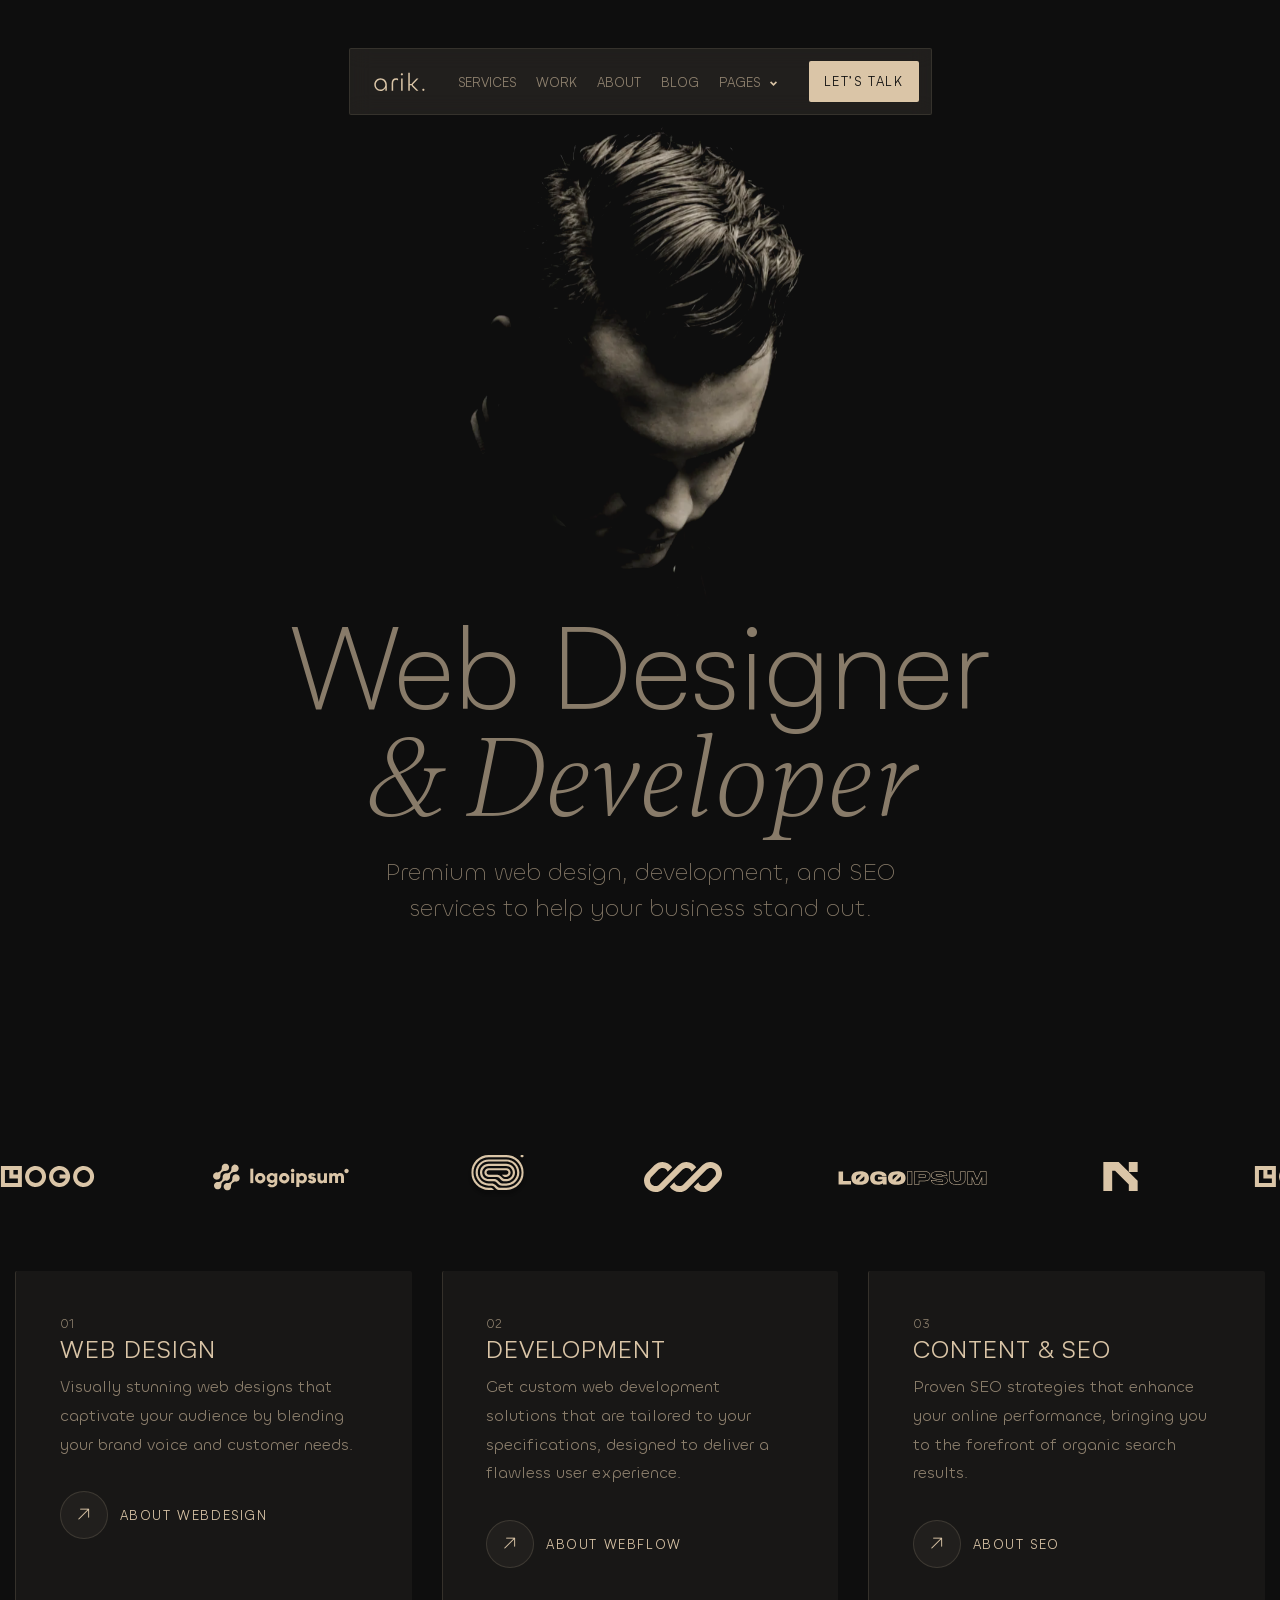
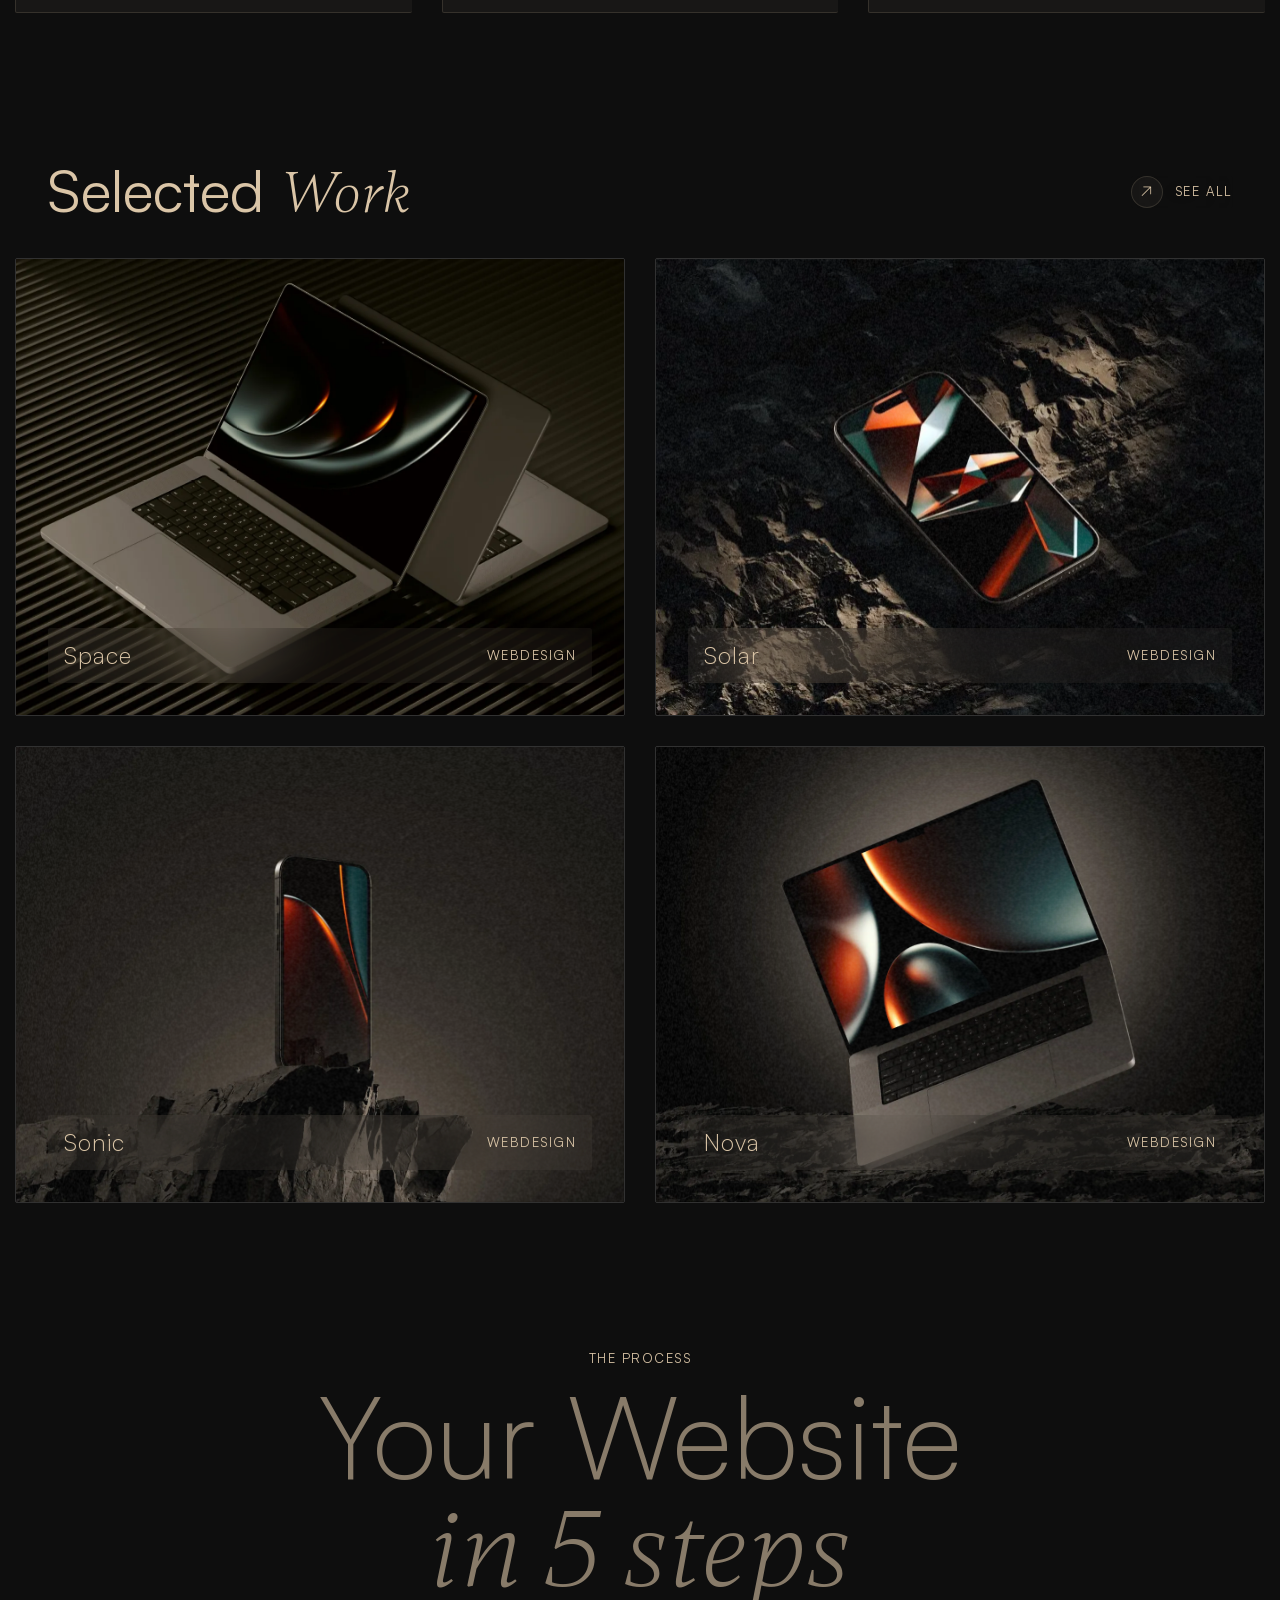
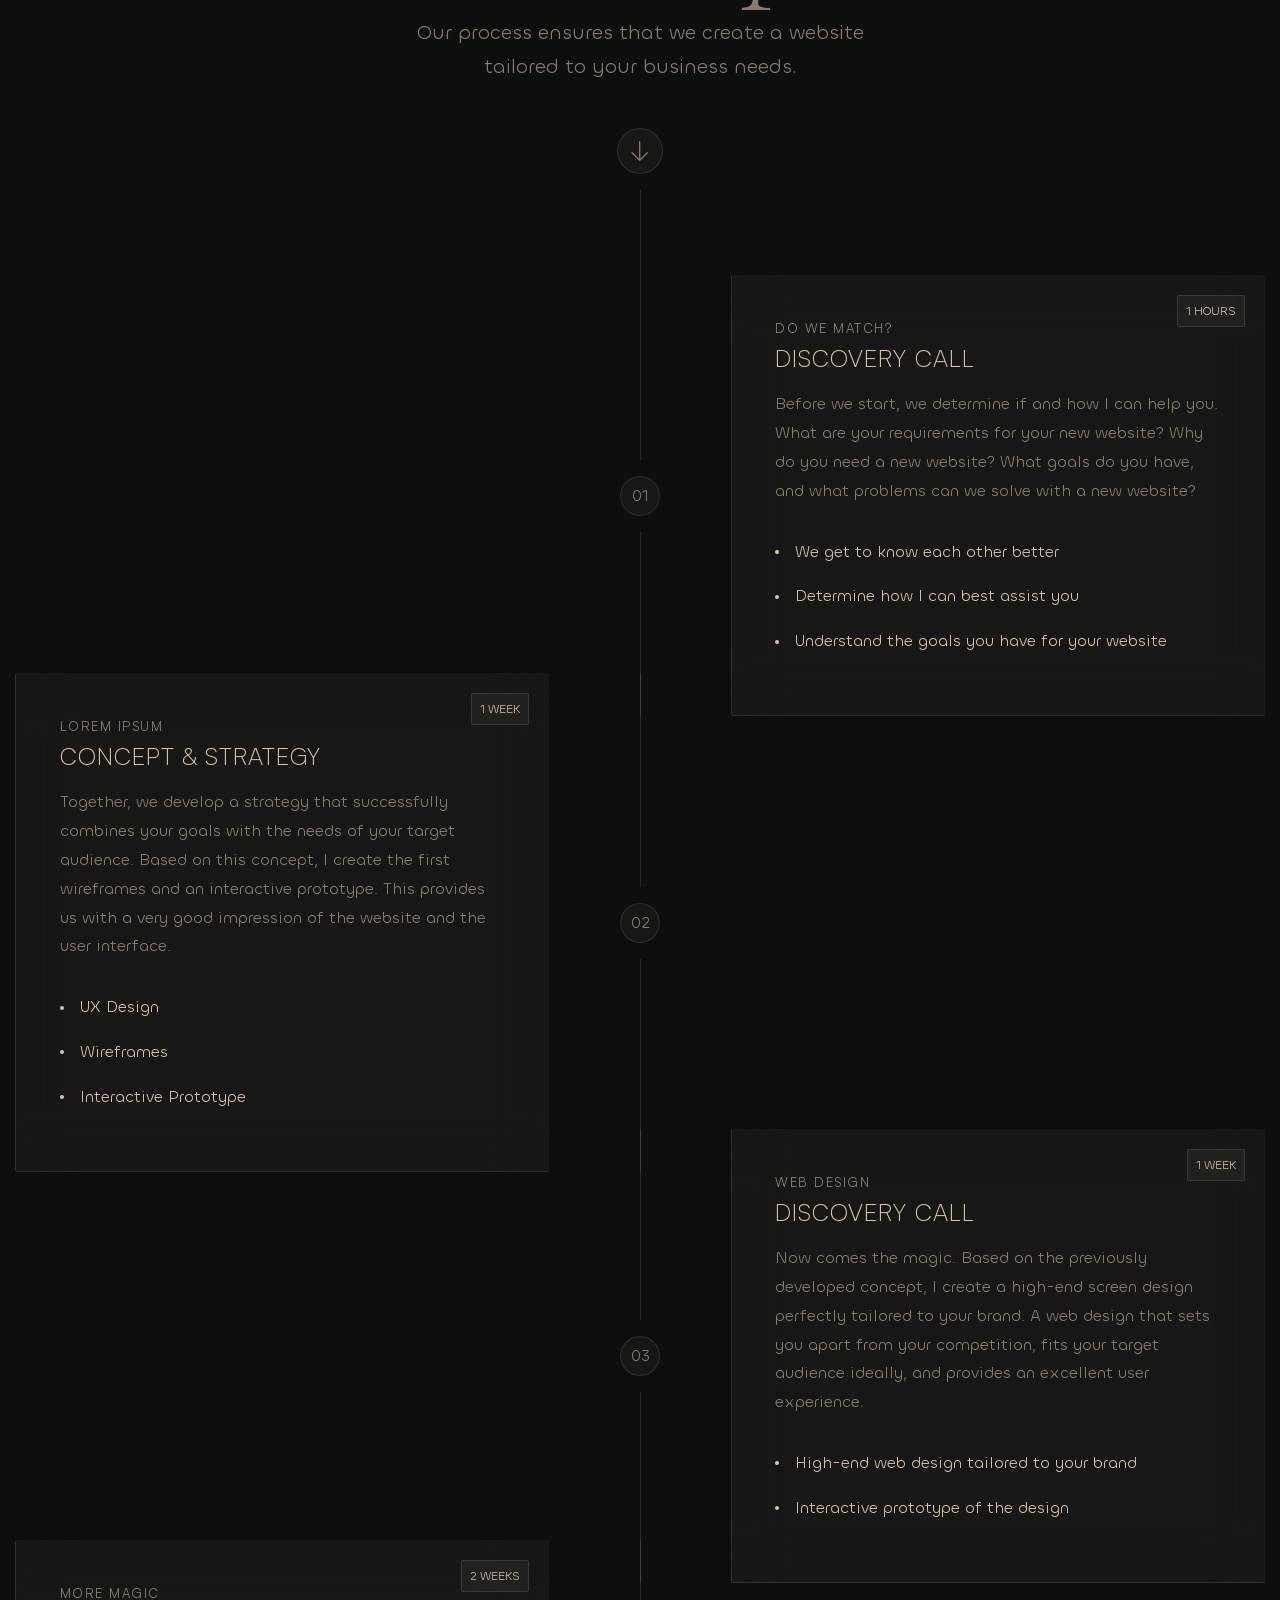
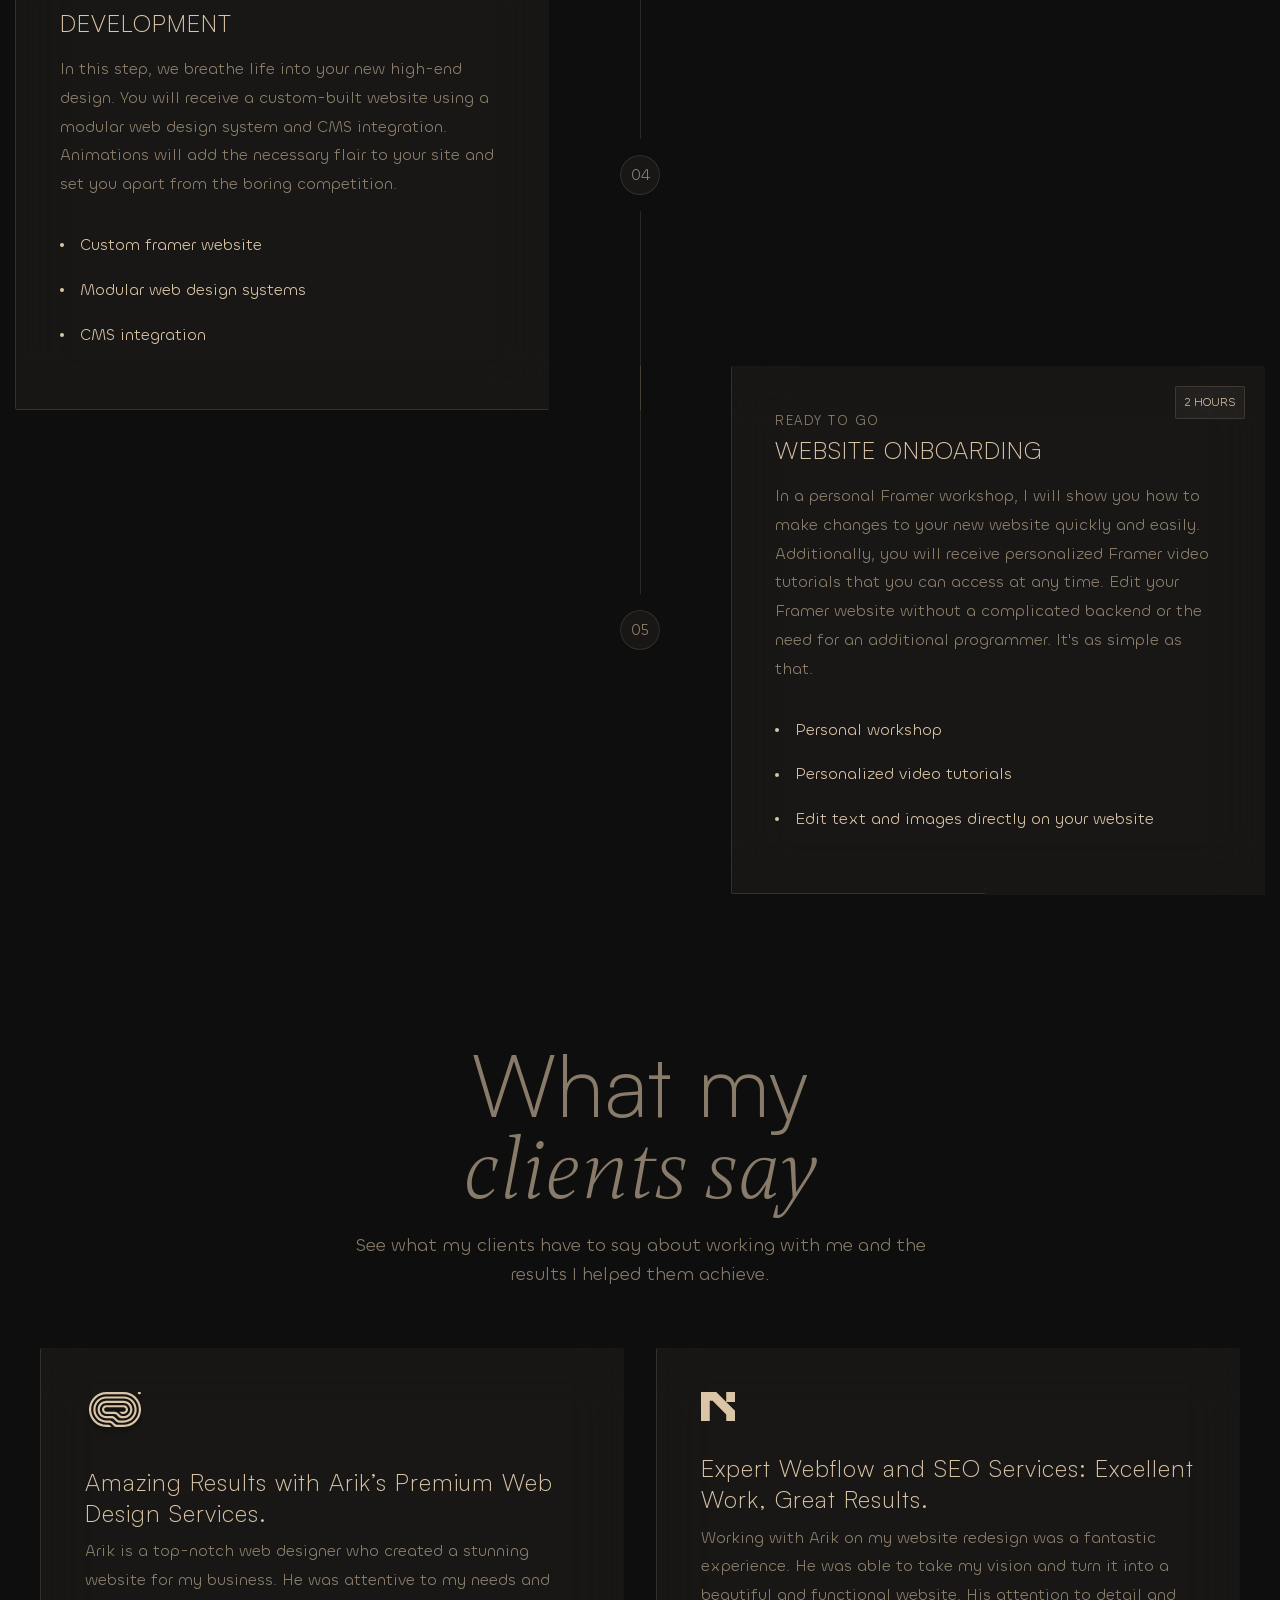
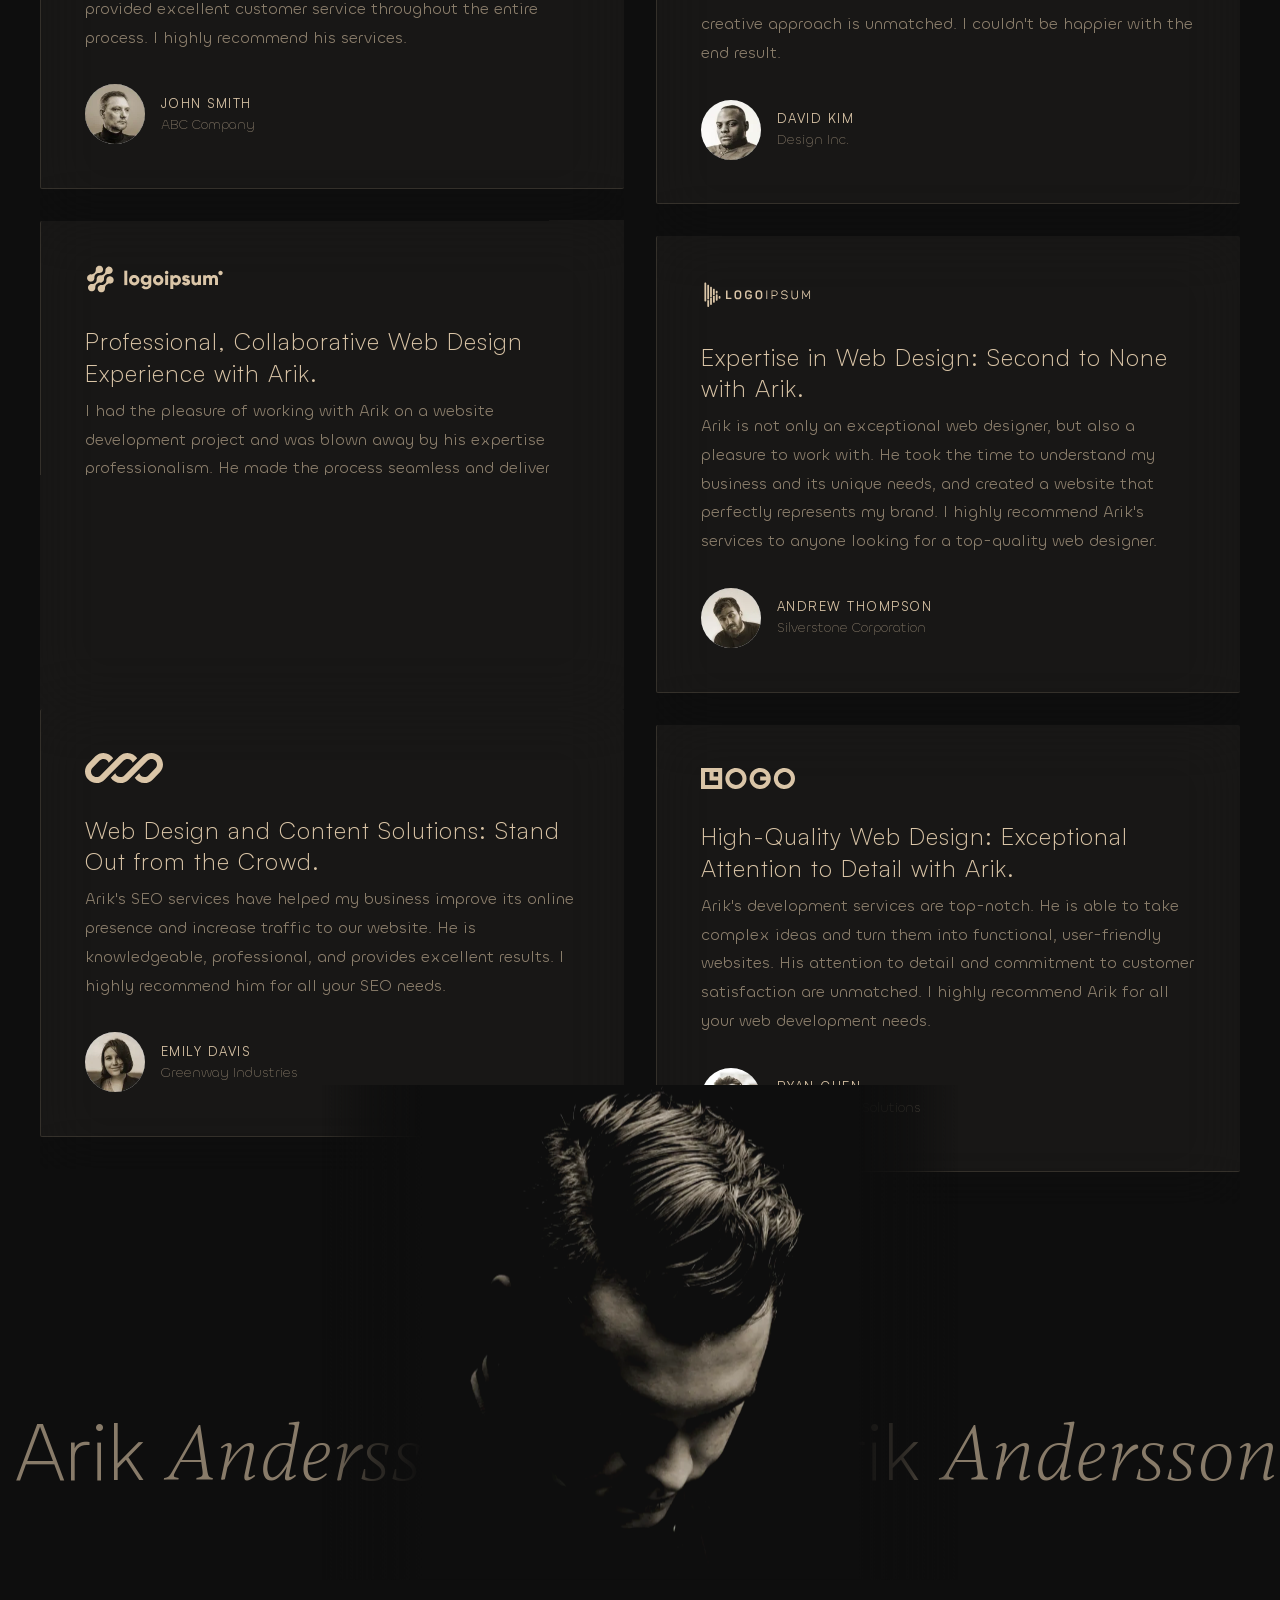
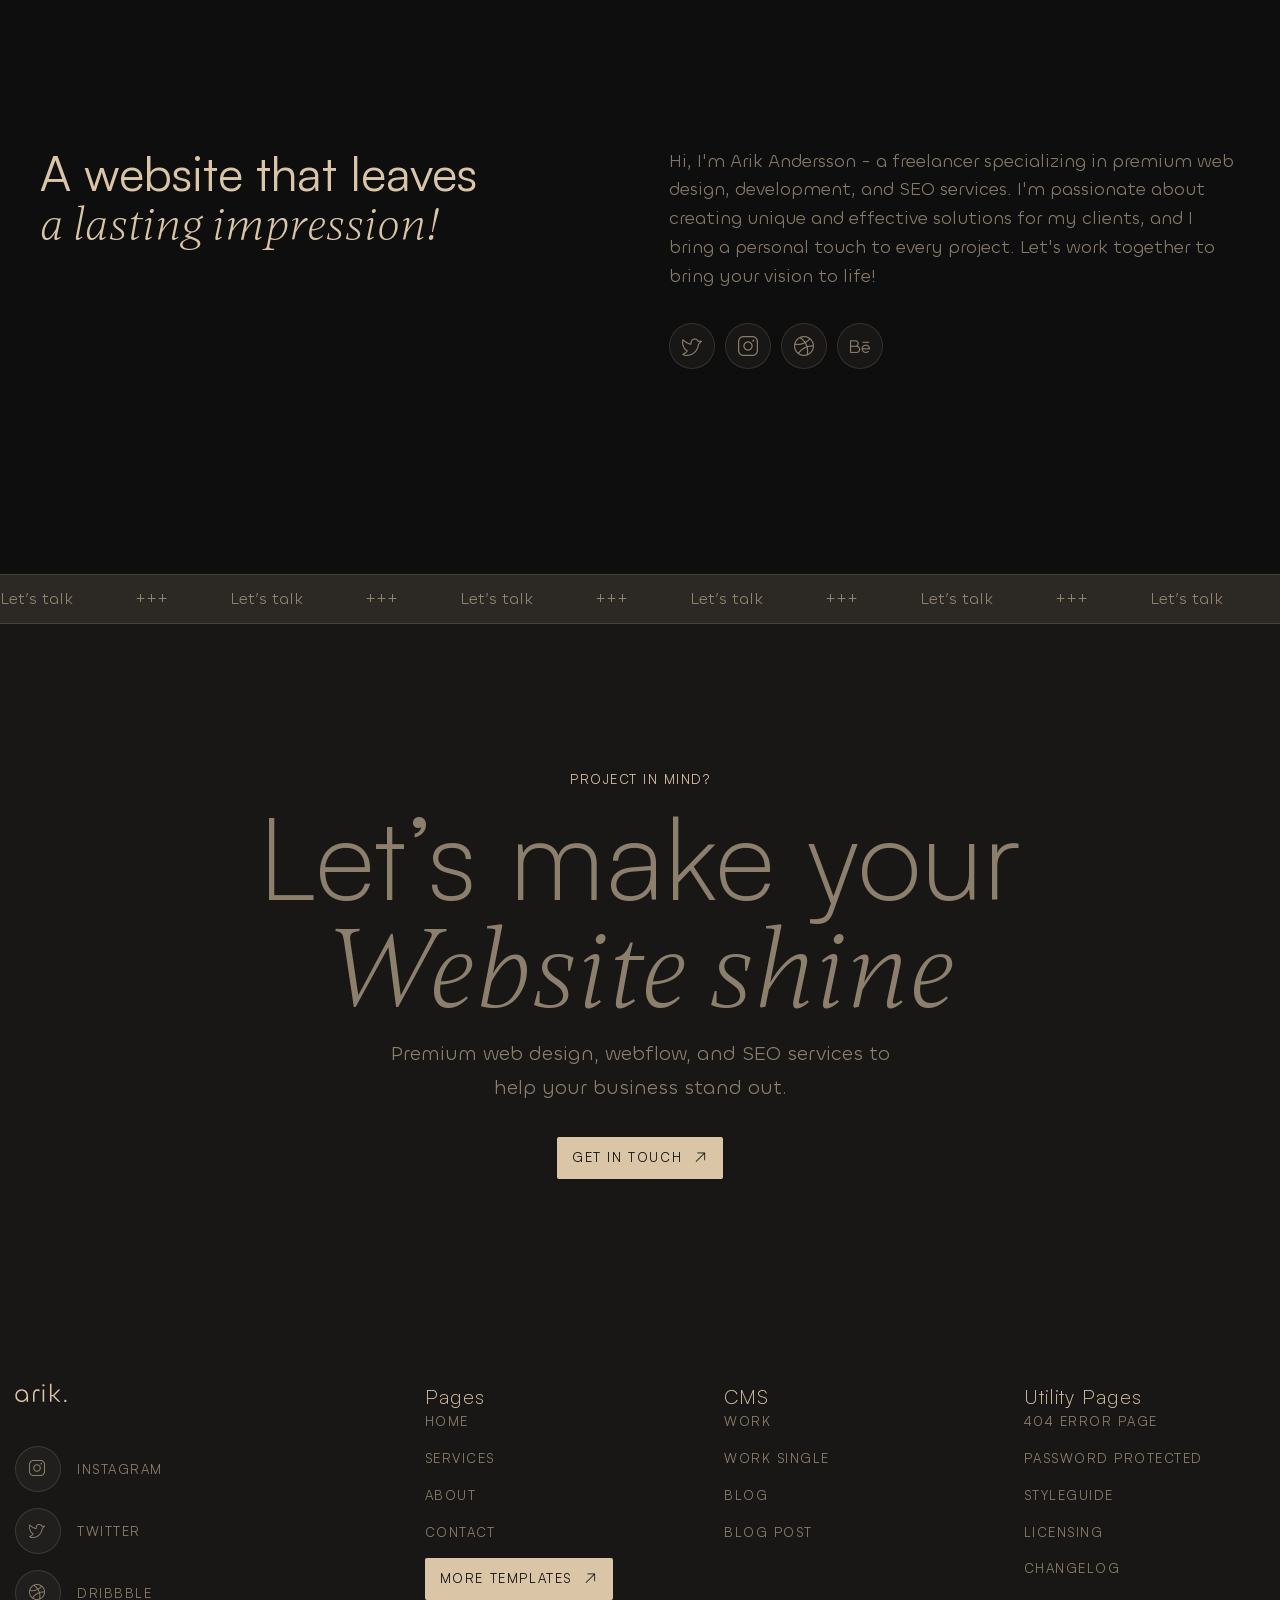
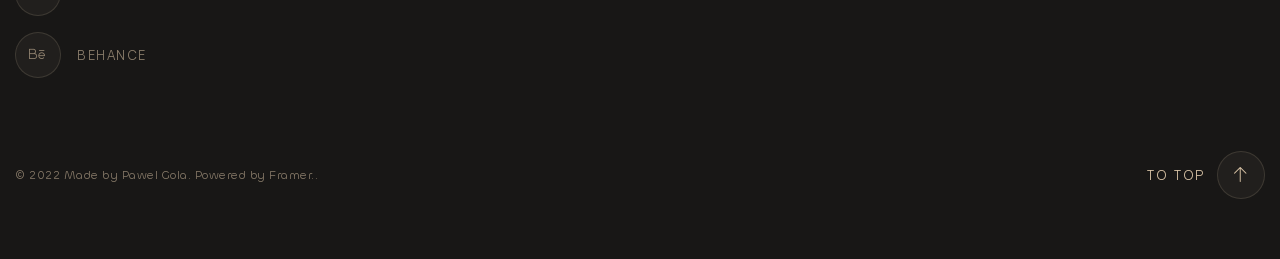
==== commit 8801dd14: "Updates" ====
--- a/index.html
+++ b/index.html
@@ -10,18 +10,18 @@
 		<link rel="preload" href="./assets/fonts/Chillax-Light.woff2" as="font" type="font/woff2" crossorigin="anonymous">
 		<link rel="shortcut icon" href="./assets/img/favicon.ico">
 		<title>Home Page</title>
-		<script type="module" crossorigin="" src="./js/index.min.js?v=1793384548882"></script>
-		<link rel="modulepreload" crossorigin="" href="./js/common.min.js?v=1793384548882">
-		<link rel="modulepreload" crossorigin="" href="./js/main.min.js?v=1793384548882">
-		<link rel="modulepreload" crossorigin="" href="./js/blockhead.min.js?v=1793384548882">
-		<link rel="stylesheet" crossorigin="" href="./css/main.min.css?v=1793384548882">
-		<link rel="stylesheet" crossorigin="" href="./css/blockhead.min.css?v=1793384548882">
-		<link rel="stylesheet" crossorigin="" href="./css/index.min.css?v=1793384548882">
-		<link rel="stylesheet" crossorigin="" href="./css/noise.min.css?v=1793384548882">
-		<link rel="stylesheet" crossorigin="" href="./css/hovereffect.min.css?v=1793384548882">
-		<link rel="stylesheet" crossorigin="" href="./css/cardworks.min.css?v=1793384548882">
-		<link rel="stylesheet" crossorigin="" href="./css/cardstyle.min.css?v=1793384548882">
-		<link rel="stylesheet" crossorigin="" href="./css/blocktitle.min.css?v=1793384548882">
+		<script type="module" crossorigin="" src="./js/index.min.js?v=1793384845521"></script>
+		<link rel="modulepreload" crossorigin="" href="./js/common.min.js?v=1793384845521">
+		<link rel="modulepreload" crossorigin="" href="./js/main.min.js?v=1793384845521">
+		<link rel="modulepreload" crossorigin="" href="./js/blockhead.min.js?v=1793384845521">
+		<link rel="stylesheet" crossorigin="" href="./css/main.min.css?v=1793384845521">
+		<link rel="stylesheet" crossorigin="" href="./css/blockhead.min.css?v=1793384845521">
+		<link rel="stylesheet" crossorigin="" href="./css/index.min.css?v=1793384845521">
+		<link rel="stylesheet" crossorigin="" href="./css/noise.min.css?v=1793384845521">
+		<link rel="stylesheet" crossorigin="" href="./css/hovereffect.min.css?v=1793384845521">
+		<link rel="stylesheet" crossorigin="" href="./css/cardworks.min.css?v=1793384845521">
+		<link rel="stylesheet" crossorigin="" href="./css/cardstyle.min.css?v=1793384845521">
+		<link rel="stylesheet" crossorigin="" href="./css/blocktitle.min.css?v=1793384845521">
 	</head>
 	<body>
 		<div class="wrapper">
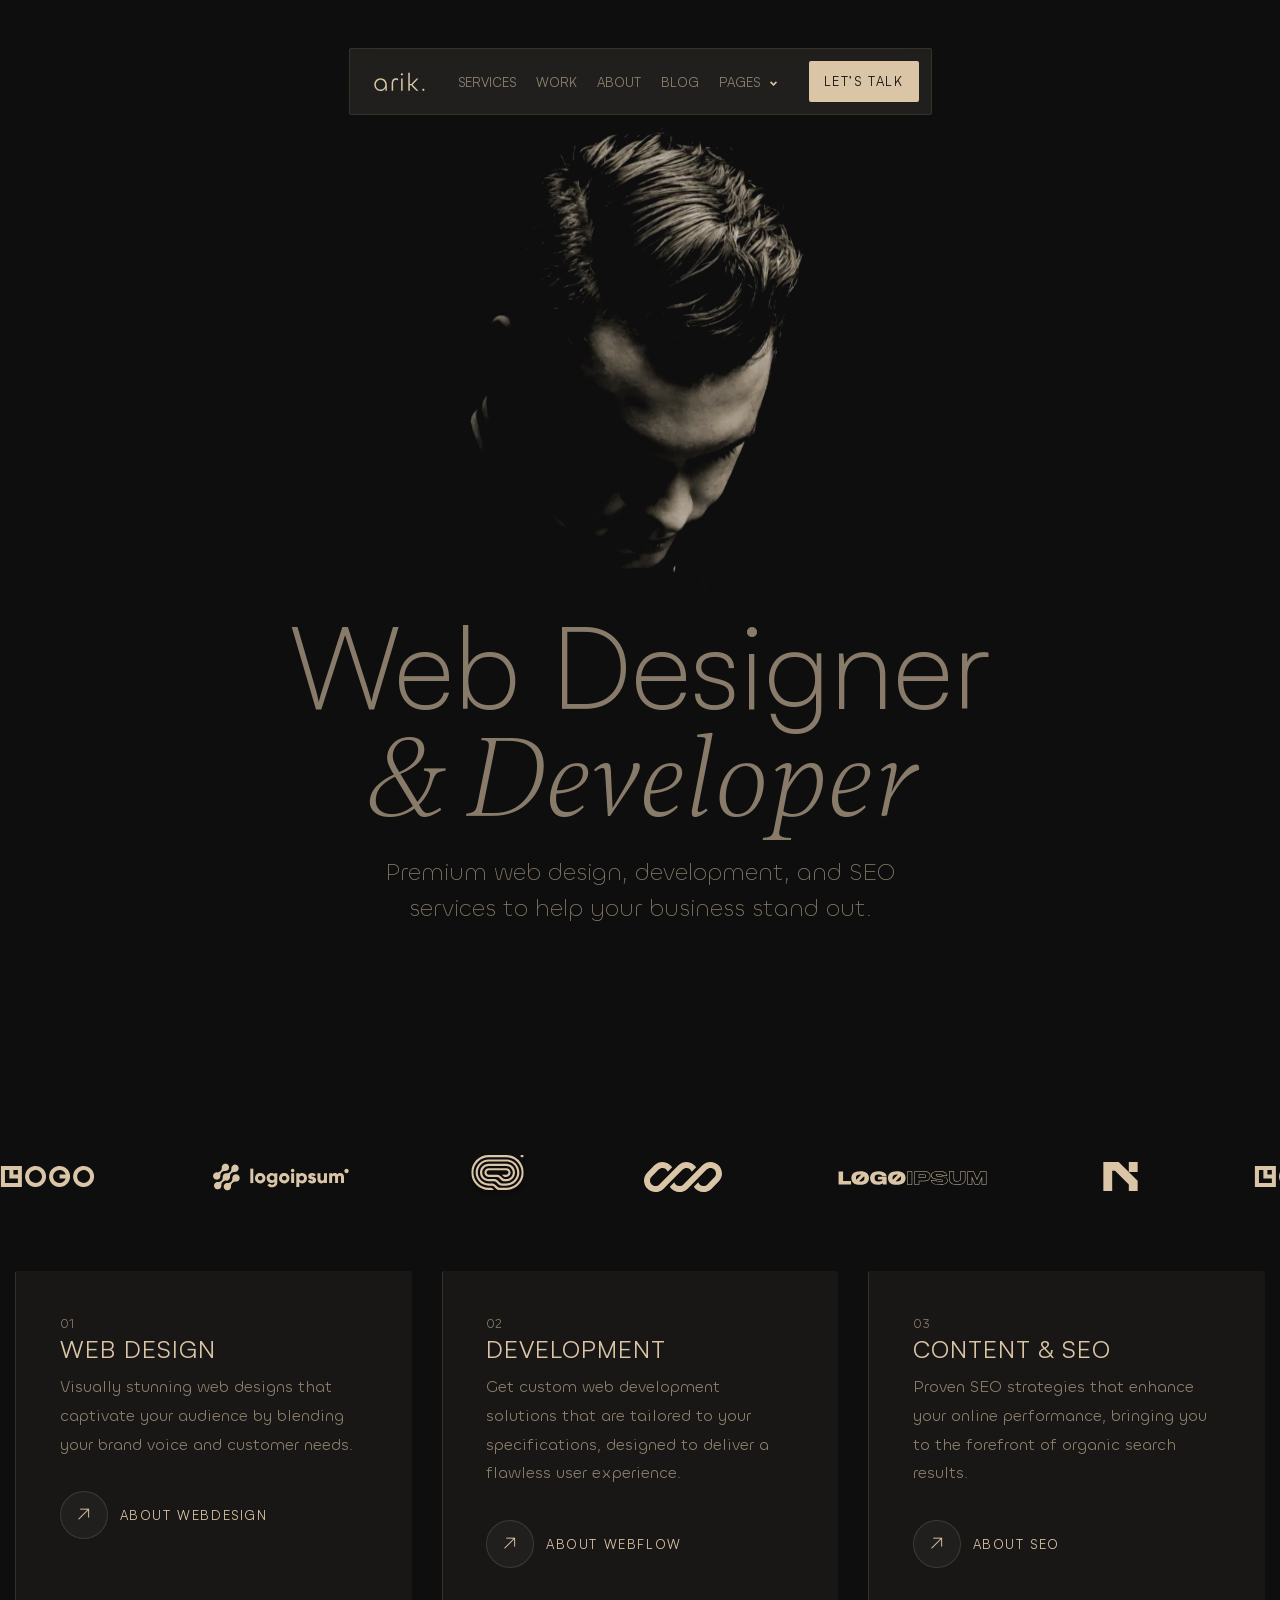
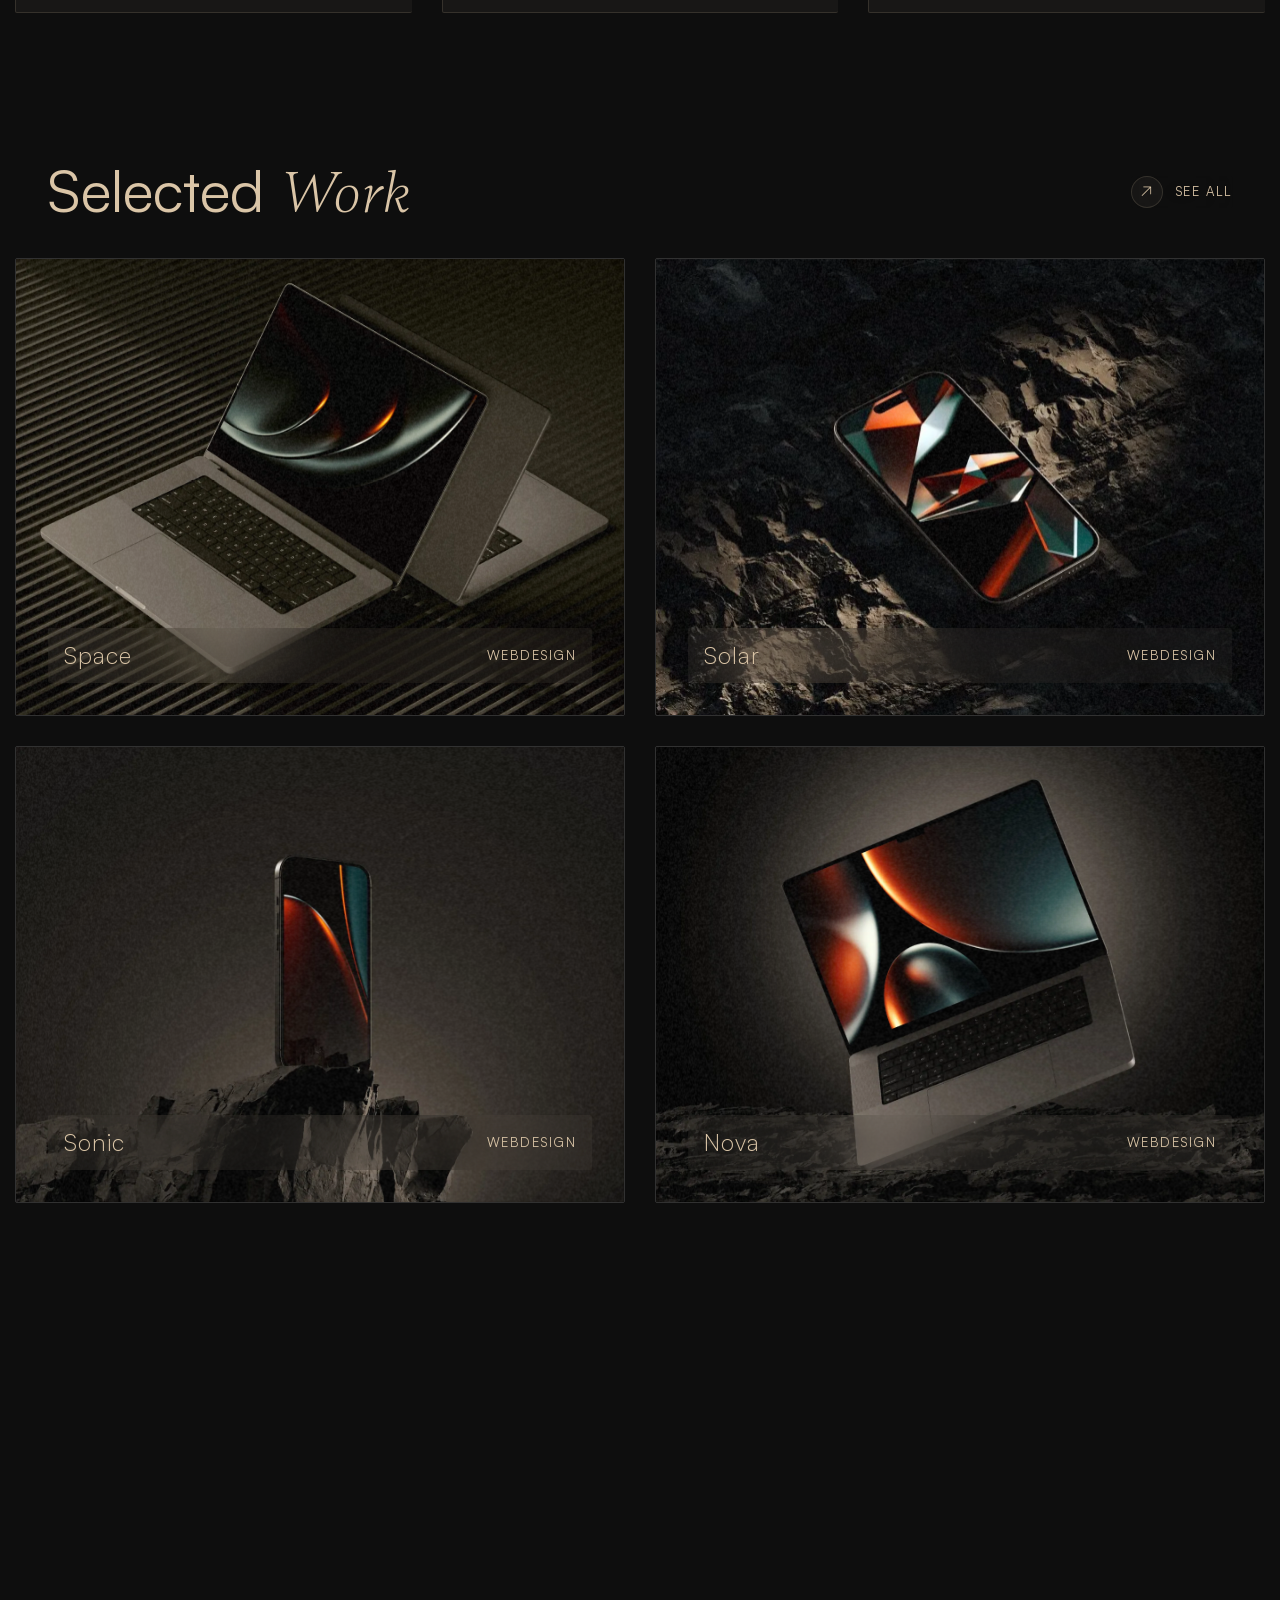
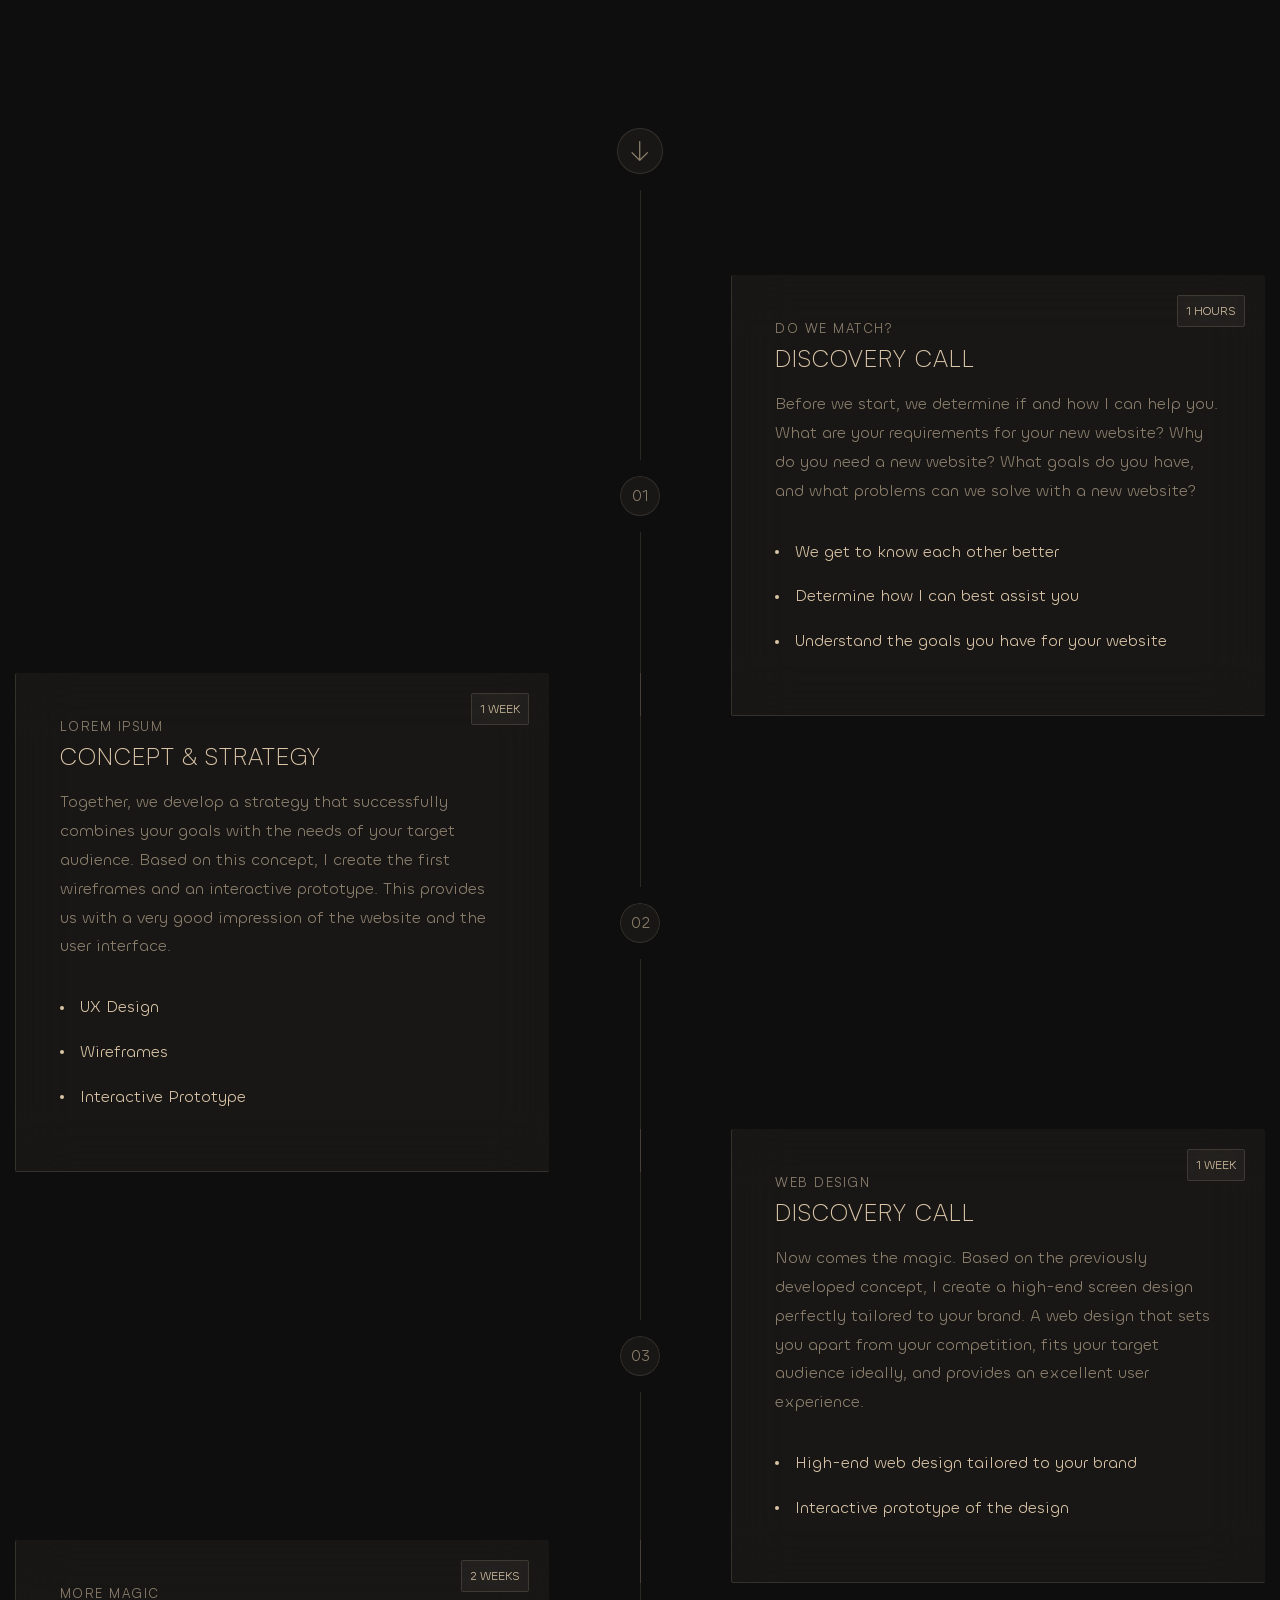
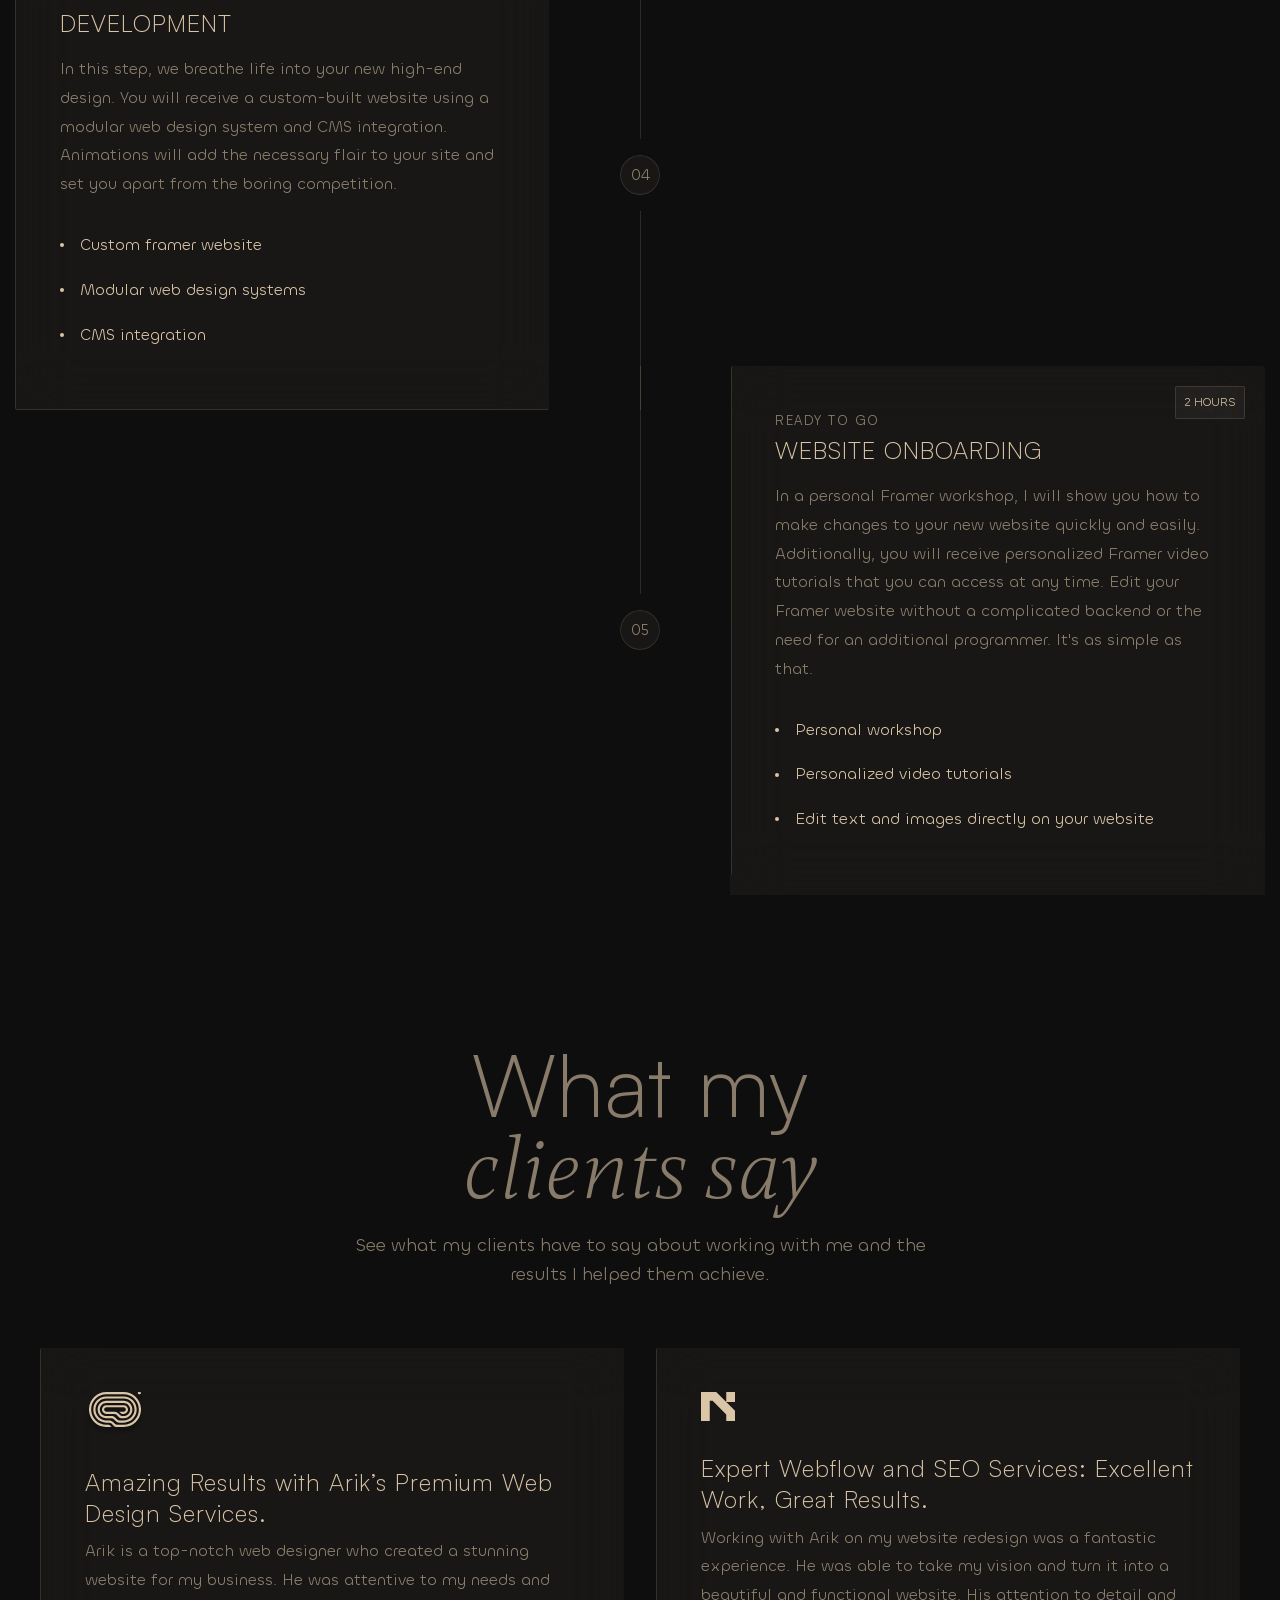
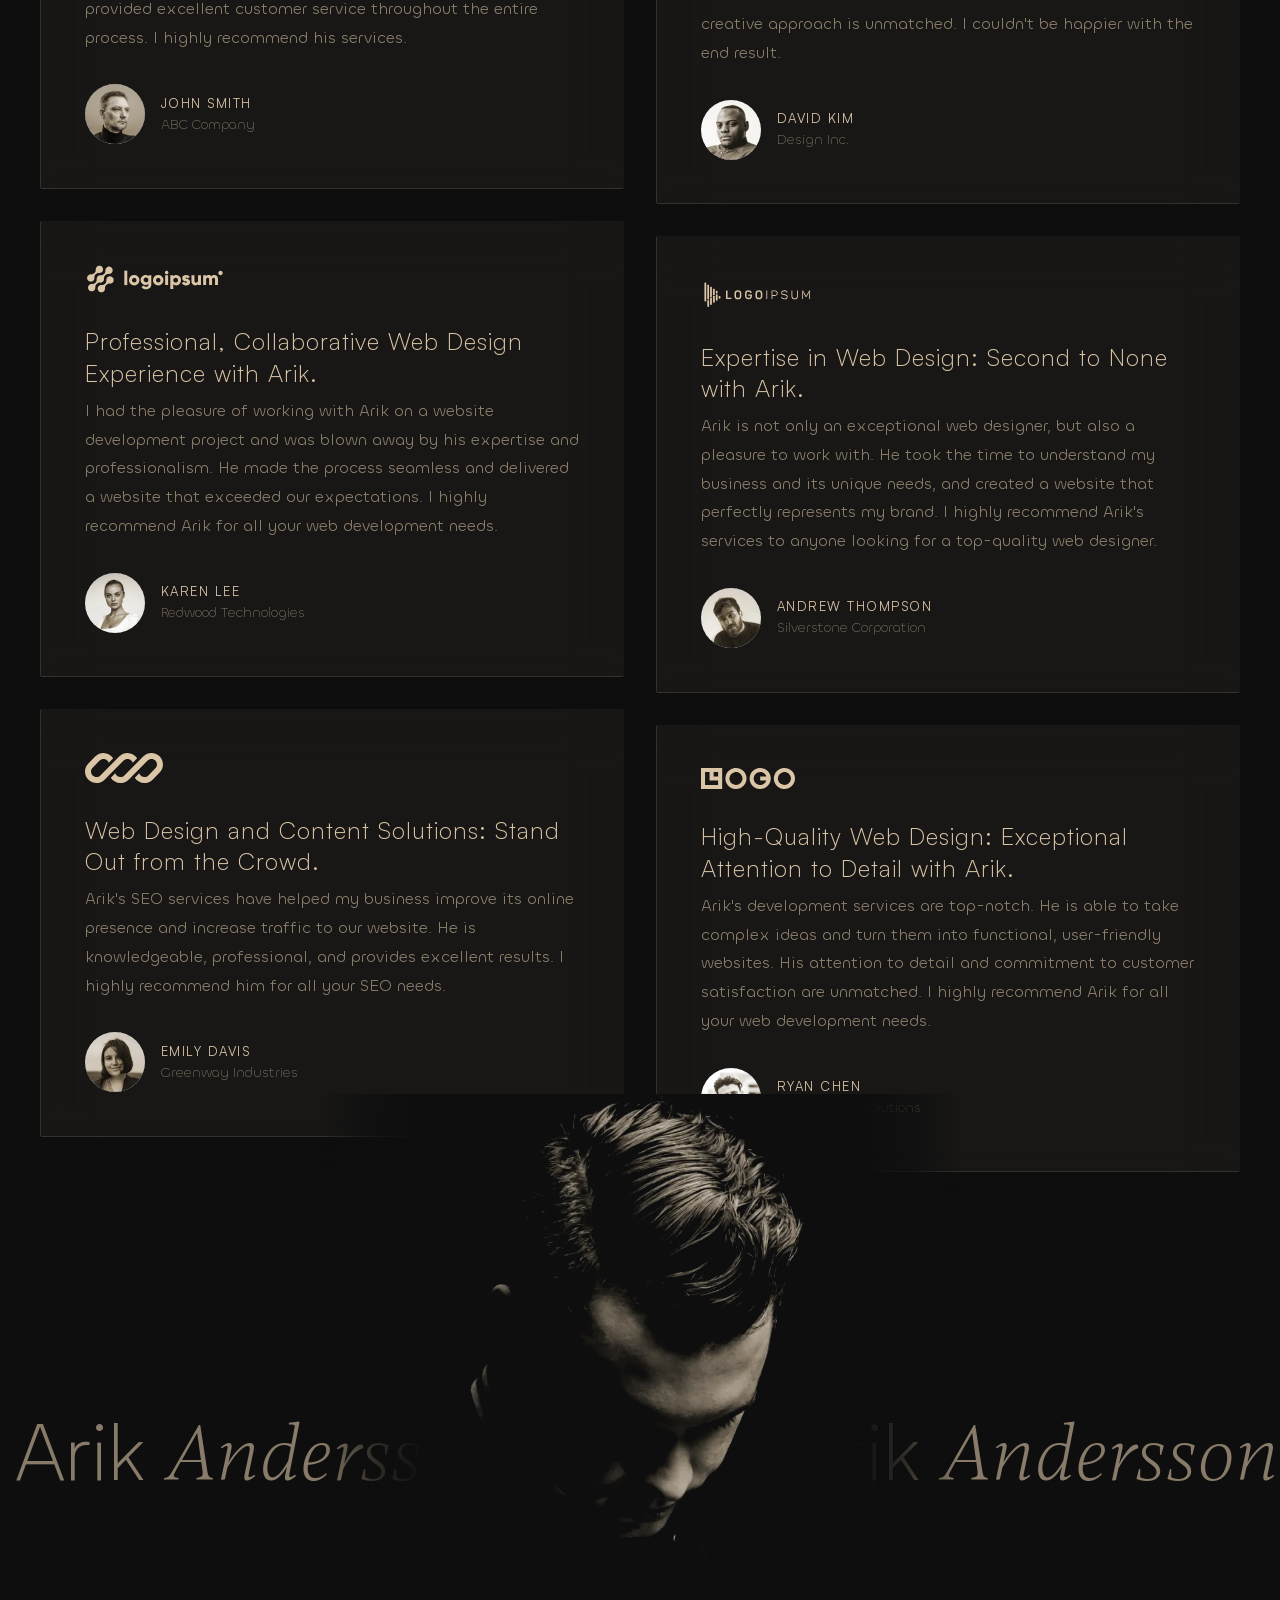
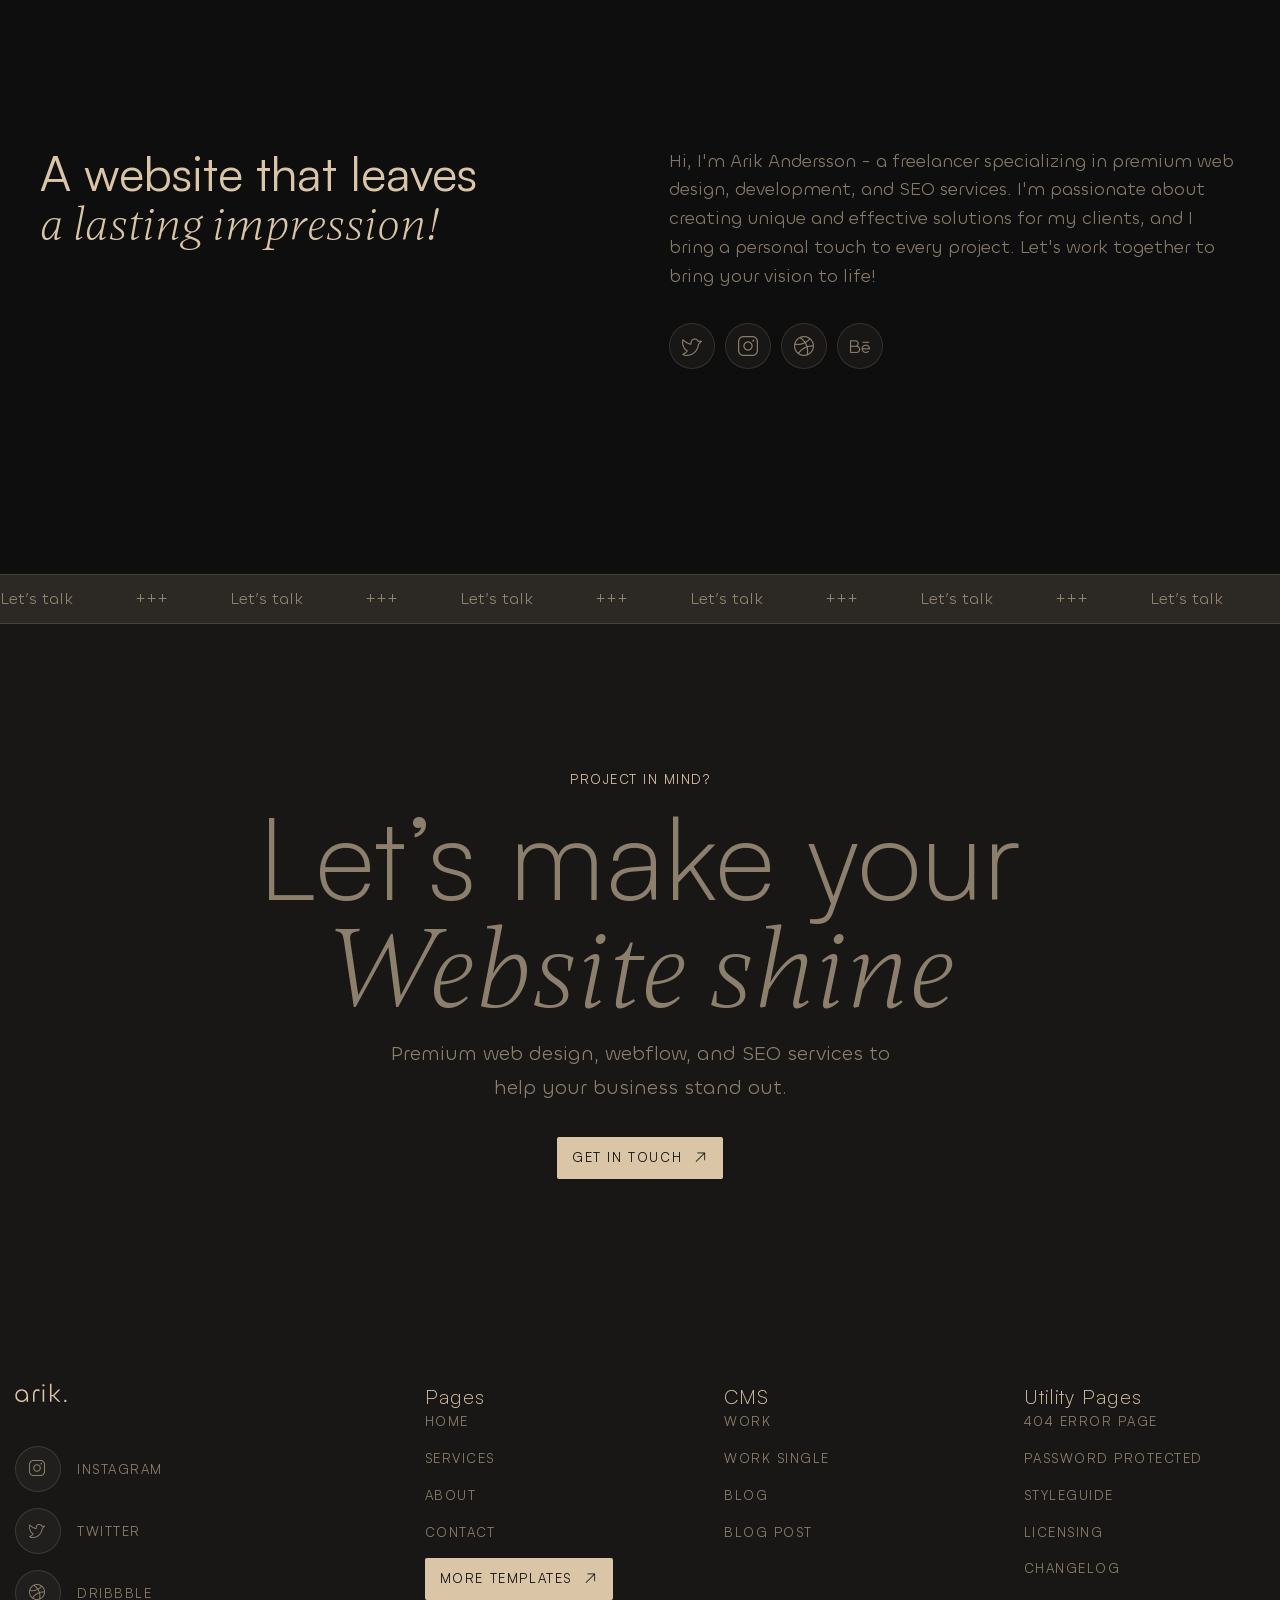
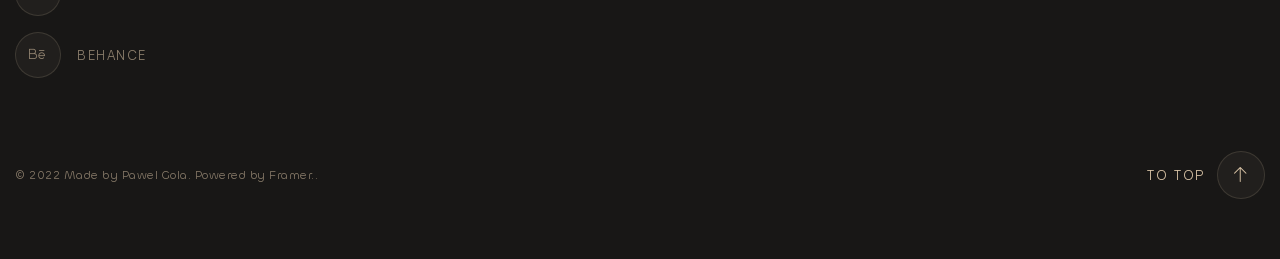
==== commit 93669d38: "Updates" ====
--- a/index.html
+++ b/index.html
@@ -10,18 +10,18 @@
 		<link rel="preload" href="./assets/fonts/Chillax-Light.woff2" as="font" type="font/woff2" crossorigin="anonymous">
 		<link rel="shortcut icon" href="./assets/img/favicon.ico">
 		<title>Home Page</title>
-		<script type="module" crossorigin="" src="./js/index.min.js?v=1793384845521"></script>
-		<link rel="modulepreload" crossorigin="" href="./js/common.min.js?v=1793384845521">
-		<link rel="modulepreload" crossorigin="" href="./js/main.min.js?v=1793384845521">
-		<link rel="modulepreload" crossorigin="" href="./js/blockhead.min.js?v=1793384845521">
-		<link rel="stylesheet" crossorigin="" href="./css/main.min.css?v=1793384845521">
-		<link rel="stylesheet" crossorigin="" href="./css/blockhead.min.css?v=1793384845521">
-		<link rel="stylesheet" crossorigin="" href="./css/index.min.css?v=1793384845521">
-		<link rel="stylesheet" crossorigin="" href="./css/noise.min.css?v=1793384845521">
-		<link rel="stylesheet" crossorigin="" href="./css/hovereffect.min.css?v=1793384845521">
-		<link rel="stylesheet" crossorigin="" href="./css/cardworks.min.css?v=1793384845521">
-		<link rel="stylesheet" crossorigin="" href="./css/cardstyle.min.css?v=1793384845521">
-		<link rel="stylesheet" crossorigin="" href="./css/blocktitle.min.css?v=1793384845521">
+		<script type="module" crossorigin="" src="./js/index.min.js?v=1793394413869"></script>
+		<link rel="modulepreload" crossorigin="" href="./js/common.min.js?v=1793394413869">
+		<link rel="modulepreload" crossorigin="" href="./js/main.min.js?v=1793394413869">
+		<link rel="modulepreload" crossorigin="" href="./js/blockhead.min.js?v=1793394413869">
+		<link rel="stylesheet" crossorigin="" href="./css/main.min.css?v=1793394413869">
+		<link rel="stylesheet" crossorigin="" href="./css/blockhead.min.css?v=1793394413869">
+		<link rel="stylesheet" crossorigin="" href="./css/index.min.css?v=1793394413869">
+		<link rel="stylesheet" crossorigin="" href="./css/noise.min.css?v=1793394413869">
+		<link rel="stylesheet" crossorigin="" href="./css/hovereffect.min.css?v=1793394413869">
+		<link rel="stylesheet" crossorigin="" href="./css/cardworks.min.css?v=1793394413869">
+		<link rel="stylesheet" crossorigin="" href="./css/cardstyle.min.css?v=1793394413869">
+		<link rel="stylesheet" crossorigin="" href="./css/blocktitle.min.css?v=1793394413869">
 	</head>
 	<body>
 		<div class="wrapper">
